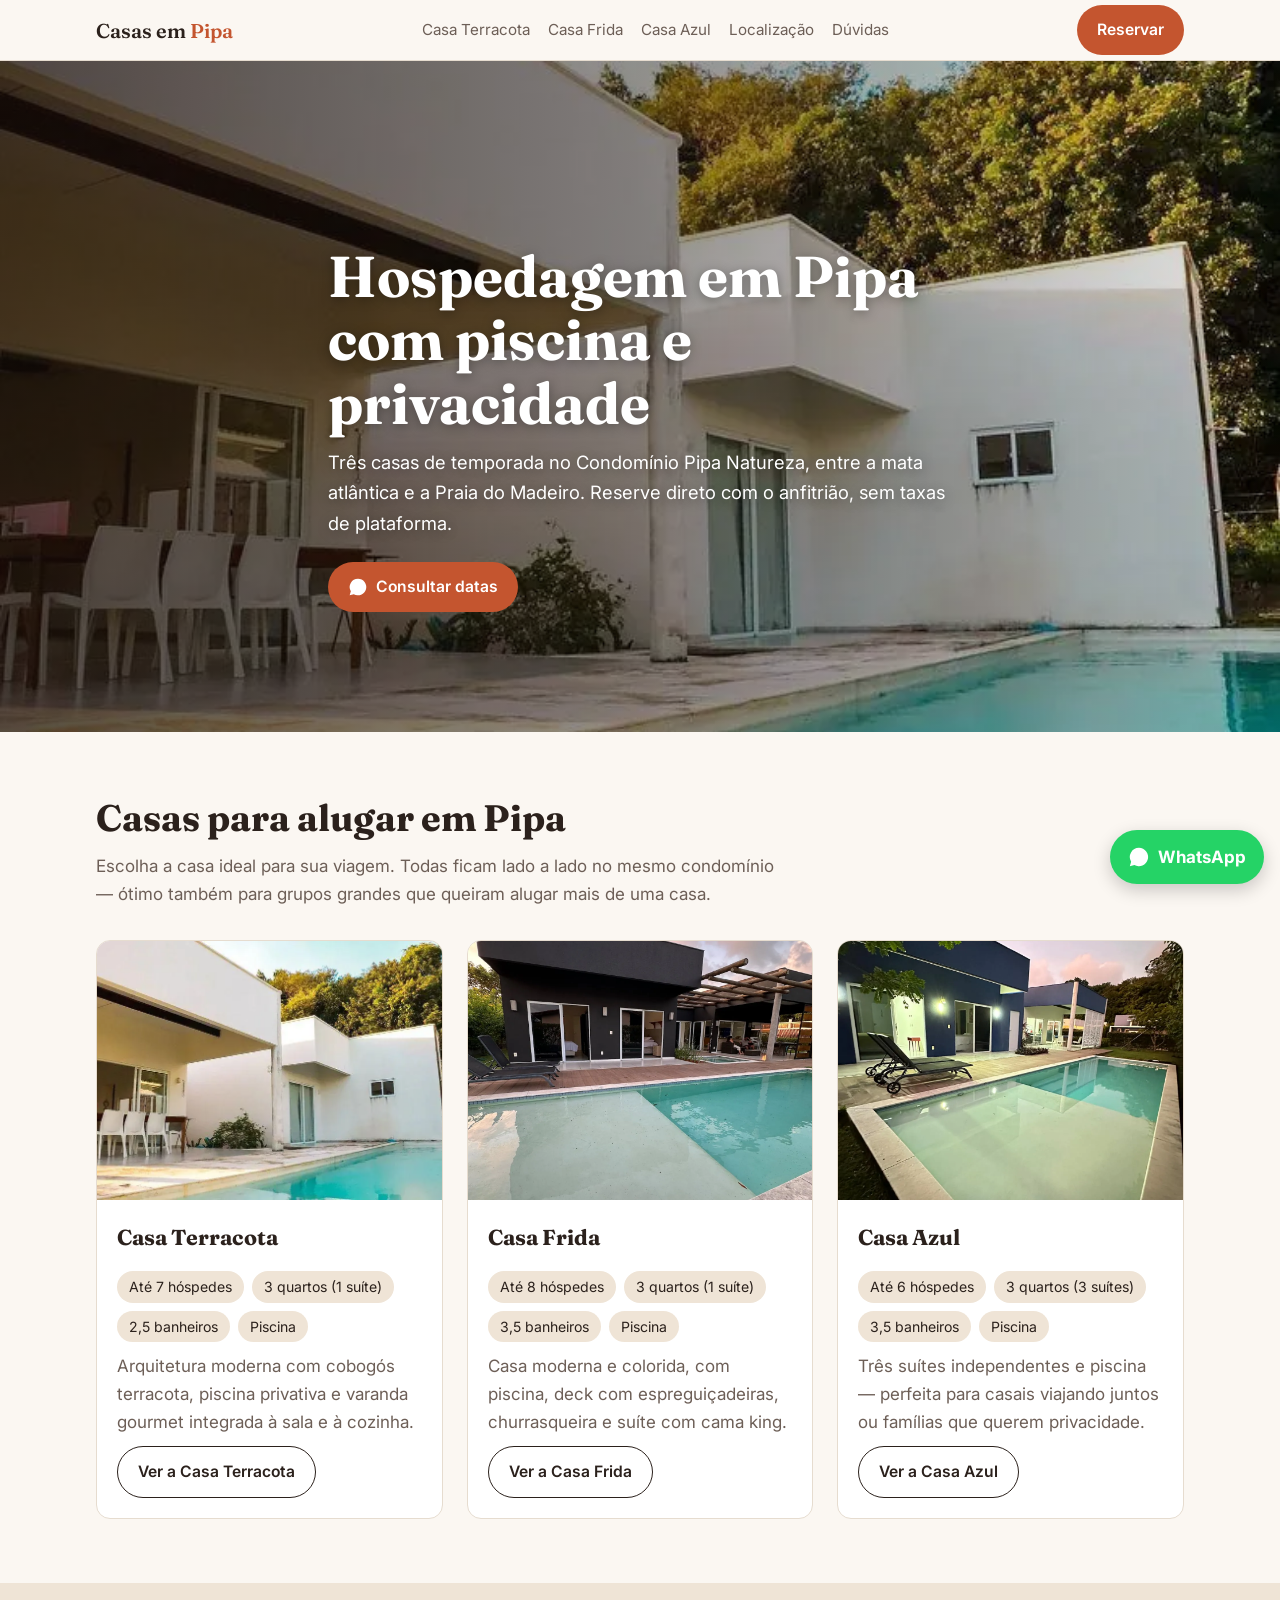
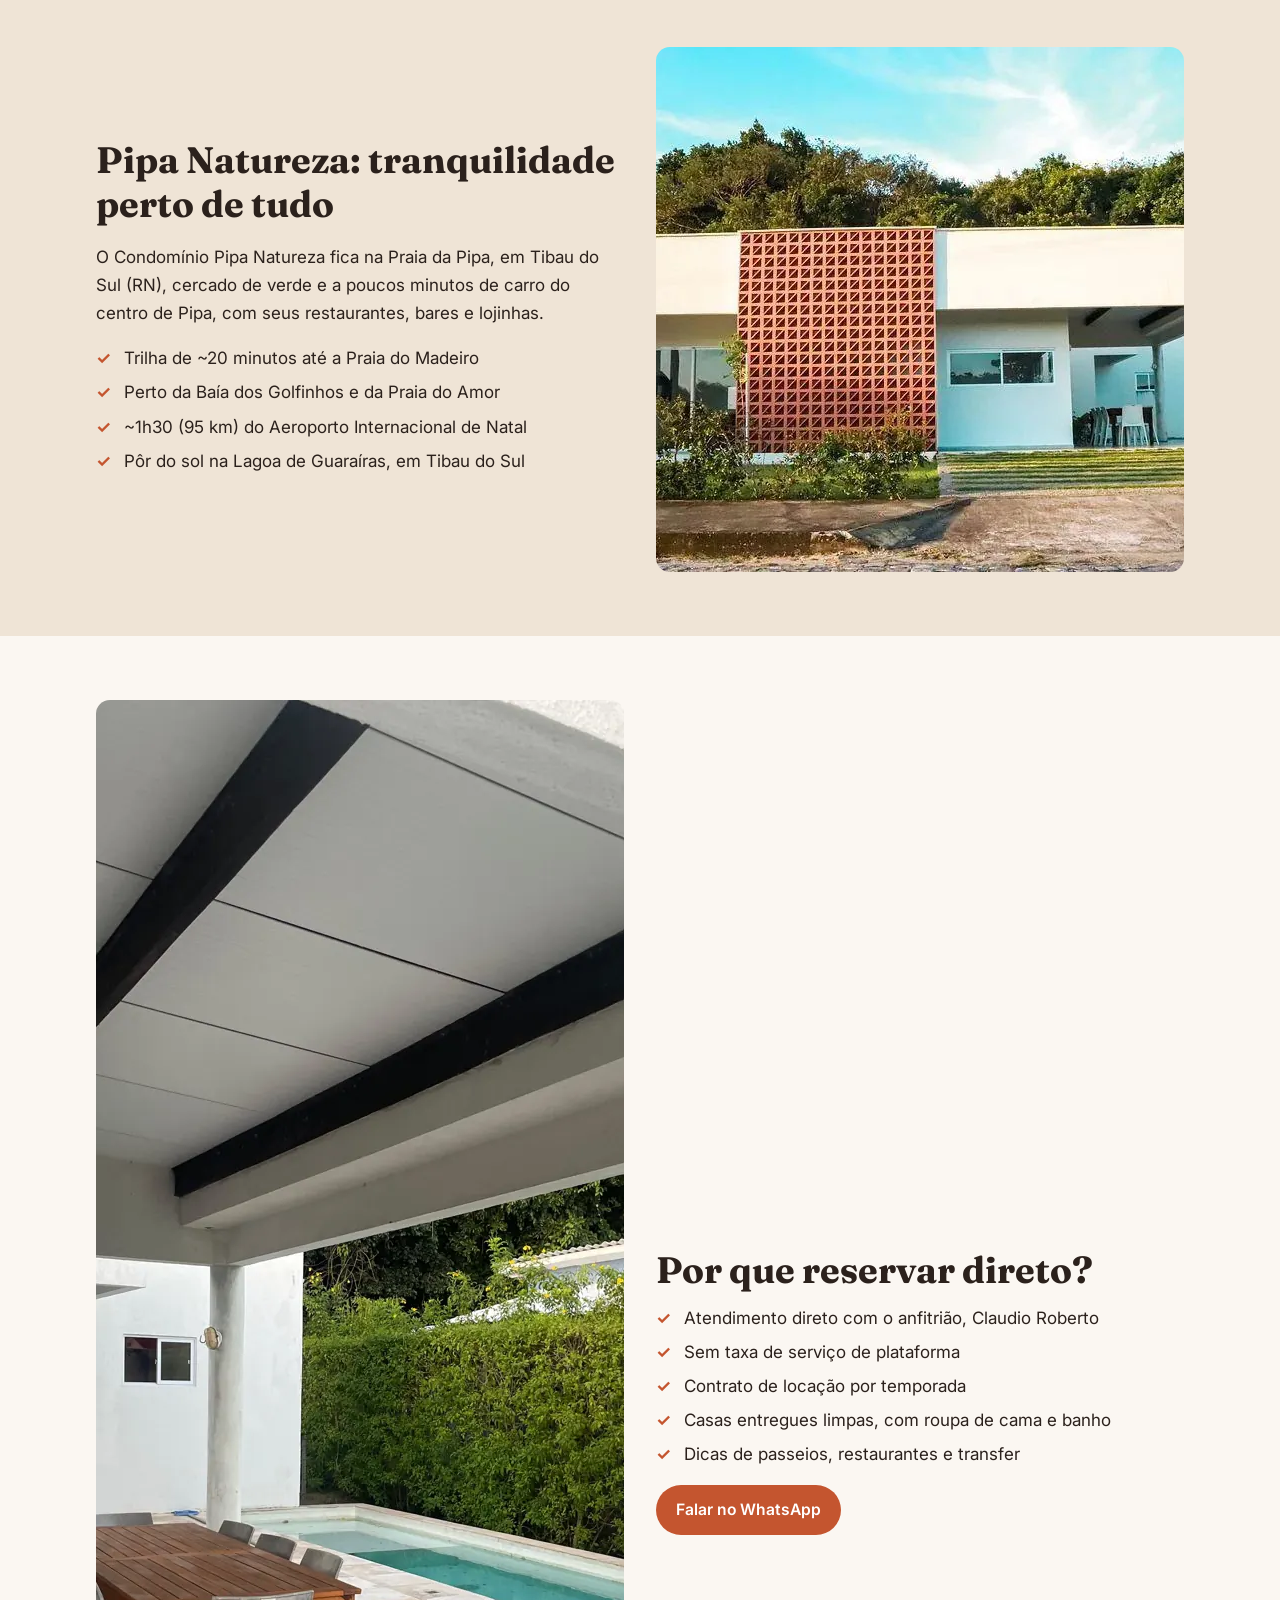
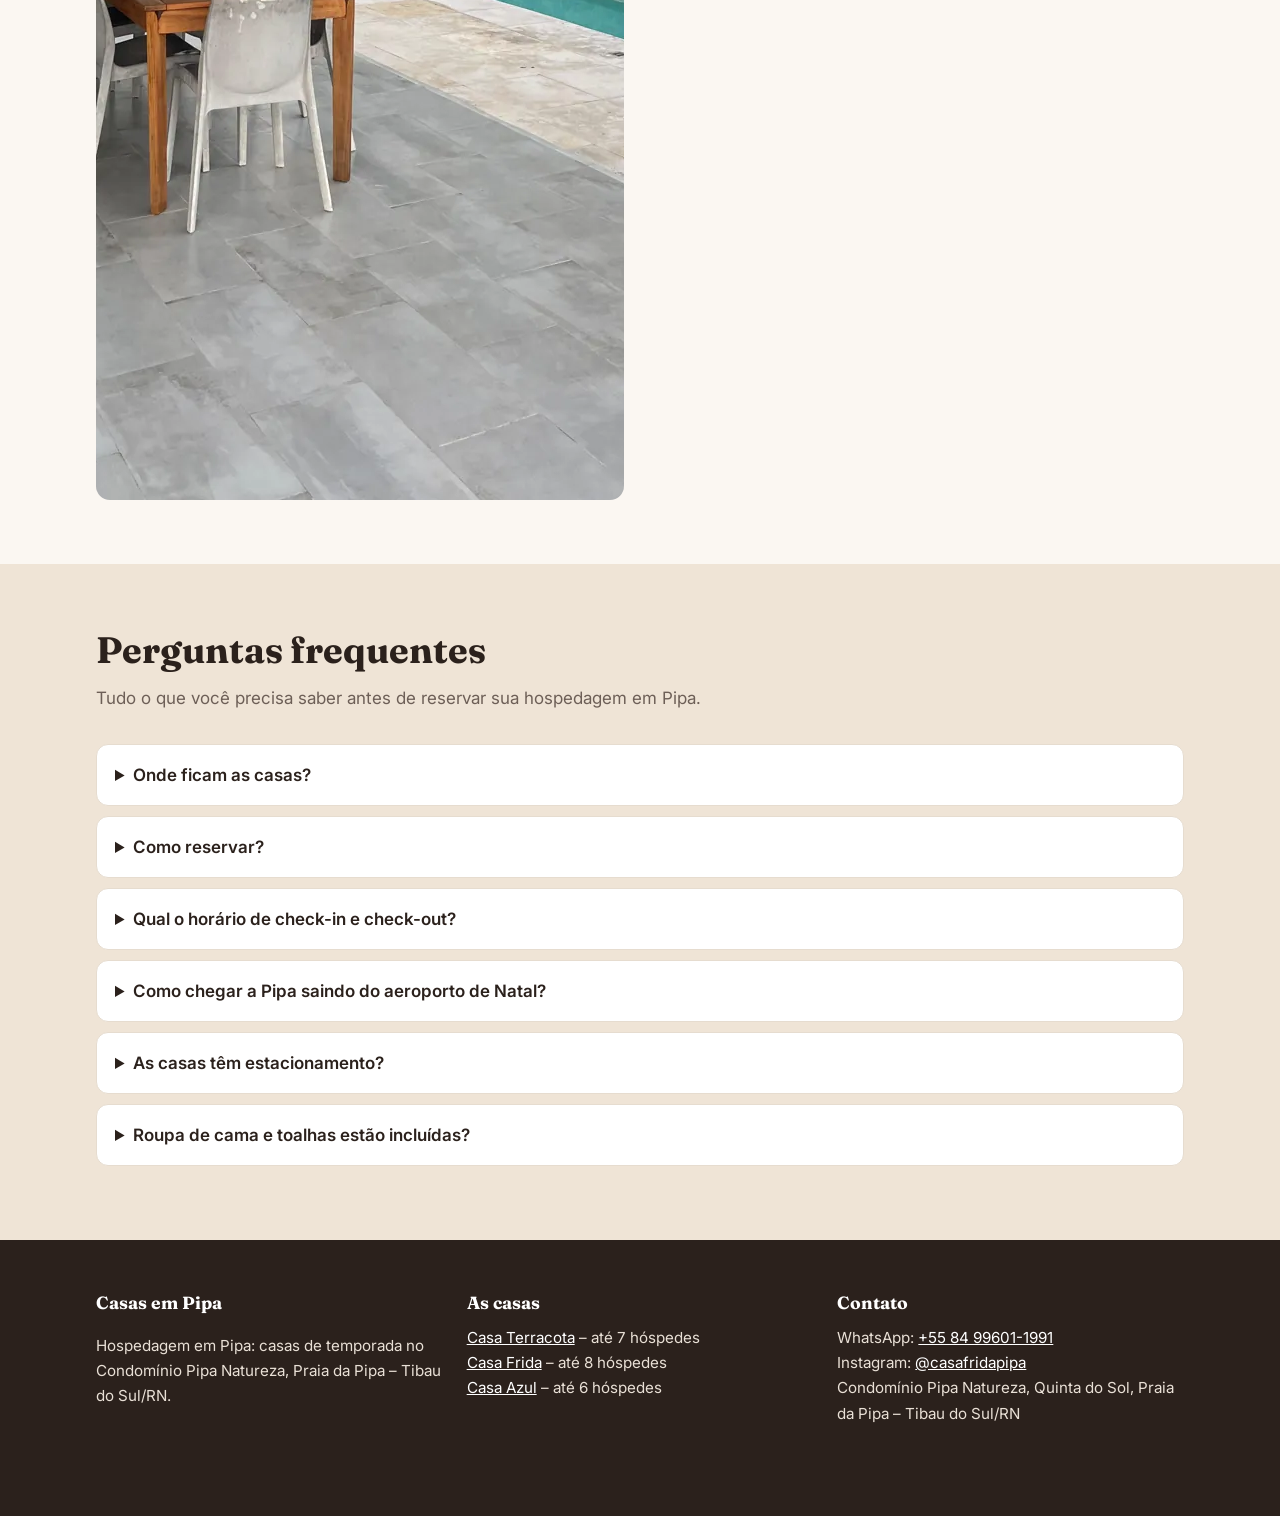
==== index.html @ e495f0fc "Site Casas em Pipa: páginas das 3 casas, fotos da Azul e Frida, dados corrigidos Co-Authored-By: Cla" ====
<!doctype html>
<html lang="pt-BR">
<head>
<meta charset="utf-8">
<meta name="viewport" content="width=device-width, initial-scale=1">
<title>Hospedagem em Pipa – Casas com piscina para alugar na Praia da Pipa (RN)</title>
<meta name="description" content="Casas de temporada para alugar em Pipa, RN: Casa Terracota, Casa Frida e Casa Azul no Condomínio Pipa Natureza. Piscina, 3 quartos, até 8 hóspedes. Reserve direto com o anfitrião pelo WhatsApp.">
<link rel="canonical" href="https://clau219.github.io/casas-pipa/">
<meta name="robots" content="index, follow, max-image-preview:large">
<meta name="geo.region" content="BR-RN"><meta name="geo.placename" content="Praia da Pipa, Tibau do Sul">
<meta property="og:type" content="website">
<meta property="og:locale" content="pt_BR">
<meta property="og:site_name" content="Casas em Pipa">
<meta property="og:title" content="Hospedagem em Pipa – Casas com piscina para alugar na Praia da Pipa (RN)">
<meta property="og:description" content="Casas de temporada para alugar em Pipa, RN: Casa Terracota, Casa Frida e Casa Azul no Condomínio Pipa Natureza. Piscina, 3 quartos, até 8 hóspedes. Reserve direto com o anfitrião pelo WhatsApp.">
<meta property="og:url" content="https://clau219.github.io/casas-pipa/">
<meta property="og:image" content="https://clau219.github.io/casas-pipa/img/og-casas-pipa.jpg">
<meta name="twitter:card" content="summary_large_image">
<meta name="theme-color" content="#c4552f">
<link rel="icon" href="favicon.svg" type="image/svg+xml">
<link rel="preconnect" href="https://fonts.googleapis.com"><link rel="preconnect" href="https://fonts.gstatic.com" crossorigin>
<link href="https://fonts.googleapis.com/css2?family=Fraunces:opsz,wght@9..144,500;9..144,600&family=Inter:wght@400;600;700&display=swap" rel="stylesheet">
<link rel="stylesheet" href="style.css">
<script type="application/ld+json">{
 "@context": "https://schema.org",
 "@graph": [
  {
   "@type": "WebSite",
   "@id": "https://clau219.github.io/casas-pipa/#site",
   "url": "https://clau219.github.io/casas-pipa/",
   "name": "Casas em Pipa",
   "inLanguage": "pt-BR"
  },
  {
   "@type": "LodgingBusiness",
   "@id": "https://clau219.github.io/casas-pipa/#negocio",
   "name": "Casas em Pipa",
   "description": "Casas de temporada para alugar em Pipa, RN: Casa Terracota, Casa Frida e Casa Azul no Condomínio Pipa Natureza. Piscina, 3 quartos, até 8 hóspedes. Reserve direto com o anfitrião pelo WhatsApp.",
   "url": "https://clau219.github.io/casas-pipa/",
   "telephone": "+55 84 99601-1991",
   "image": "https://clau219.github.io/casas-pipa/img/og-casas-pipa.jpg",
   "address": {
    "@type": "PostalAddress",
    "streetAddress": "Condomínio Pipa Natureza, Quinta do Sol",
    "addressLocality": "Tibau do Sul",
    "addressRegion": "RN",
    "postalCode": "59178-000",
    "addressCountry": "BR"
   },
   "priceRange": "$$",
   "checkinTime": "14:00",
   "checkoutTime": "11:00",
   "areaServed": "Praia da Pipa, Tibau do Sul, RN",
   "sameAs": [
    "https://instagram.com/casafridapipa"
   ],
   "makesOffer": [
    {
     "@type": "Offer",
     "itemOffered": {
      "@id": "https://clau219.github.io/casas-pipa/casa-terracota.html#casa"
     }
    },
    {
     "@type": "Offer",
     "itemOffered": {
      "@id": "https://clau219.github.io/casas-pipa/casa-frida.html#casa"
     }
    },
    {
     "@type": "Offer",
     "itemOffered": {
      "@id": "https://clau219.github.io/casas-pipa/casa-azul.html#casa"
     }
    }
   ]
  },
  {
   "@type": "LodgingBusiness",
   "@id": "https://clau219.github.io/casas-pipa/casa-terracota.html#casa",
   "name": "Casa Terracota – Pipa Natureza",
   "description": "Casa de temporada com piscina, 3 quartos e ar-condicionado no Condomínio Pipa Natureza, Praia da Pipa (RN). Até 7 hóspedes. Reserve direto pelo WhatsApp.",
   "url": "https://clau219.github.io/casas-pipa/casa-terracota.html",
   "telephone": "+55 84 99601-1991",
   "address": {
    "@type": "PostalAddress",
    "streetAddress": "Condomínio Pipa Natureza, Quinta do Sol",
    "addressLocality": "Tibau do Sul",
    "addressRegion": "RN",
    "postalCode": "59178-000",
    "addressCountry": "BR"
   },
   "priceRange": "$$",
   "checkinTime": "14:00",
   "checkoutTime": "11:00",
   "numberOfRooms": 3,
   "petsAllowed": false,
   "amenityFeature": [
    {
     "@type": "LocationFeatureSpecification",
     "name": "Piscina privativa",
     "value": true
    },
    {
     "@type": "LocationFeatureSpecification",
     "name": "Varanda gourmet com mesa para 8",
     "value": true
    },
    {
     "@type": "LocationFeatureSpecification",
     "name": "Ar-condicionado nos quartos",
     "value": true
    },
    {
     "@type": "LocationFeatureSpecification",
     "name": "Cozinha completa com bancada",
     "value": true
    },
    {
     "@type": "LocationFeatureSpecification",
     "name": "Wi-Fi",
     "value": true
    },
    {
     "@type": "LocationFeatureSpecification",
     "name": "Smart TV",
     "value": true
    },
    {
     "@type": "LocationFeatureSpecification",
     "name": "Jardim gramado",
     "value": true
    },
    {
     "@type": "LocationFeatureSpecification",
     "name": "Vaga para 1 carro",
     "value": true
    },
    {
     "@type": "LocationFeatureSpecification",
     "name": "Roupa de cama e banho",
     "value": true
    },
    {
     "@type": "LocationFeatureSpecification",
     "name": "Limpeza incluída",
     "value": true
    }
   ],
   "containedInPlace": {
    "@type": "Place",
    "name": "Condomínio Pipa Natureza, Praia da Pipa"
   },
   "image": [
    "https://clau219.github.io/casas-pipa/img/terracota-piscina.webp",
    "https://clau219.github.io/casas-pipa/img/terracota-fachada.webp",
    "https://clau219.github.io/casas-pipa/img/terracota-varanda-gourmet.webp",
    "https://clau219.github.io/casas-pipa/img/terracota-sala-cozinha.webp",
    "https://clau219.github.io/casas-pipa/img/terracota-cozinha.webp",
    "https://clau219.github.io/casas-pipa/img/terracota-sala.webp",
    "https://clau219.github.io/casas-pipa/img/terracota-quarto-casal.webp",
    "https://clau219.github.io/casas-pipa/img/terracota-quarto-solteiro.webp",
    "https://clau219.github.io/casas-pipa/img/terracota-banheiro.webp",
    "https://clau219.github.io/casas-pipa/img/terracota-jardim.webp",
    "https://clau219.github.io/casas-pipa/img/terracota-sala-integrada.webp",
    "https://clau219.github.io/casas-pipa/img/terracota-entrada.webp"
   ]
  },
  {
   "@type": "LodgingBusiness",
   "@id": "https://clau219.github.io/casas-pipa/casa-frida.html#casa",
   "name": "Casa Frida – Pipa Natureza",
   "description": "Casa Frida: 3 quartos com suíte king, piscina, churrasqueira e adega no Condomínio Pipa Natureza, Praia da Pipa (RN). Até 8 hóspedes. Reserve pelo WhatsApp.",
   "url": "https://clau219.github.io/casas-pipa/casa-frida.html",
   "telephone": "+55 84 99601-1991",
   "address": {
    "@type": "PostalAddress",
    "streetAddress": "Condomínio Pipa Natureza, Quinta do Sol",
    "addressLocality": "Tibau do Sul",
    "addressRegion": "RN",
    "postalCode": "59178-000",
    "addressCountry": "BR"
   },
   "priceRange": "$$",
   "checkinTime": "14:00",
   "checkoutTime": "11:00",
   "numberOfRooms": 3,
   "petsAllowed": false,
   "amenityFeature": [
    {
     "@type": "LocationFeatureSpecification",
     "name": "Piscina",
     "value": true
    },
    {
     "@type": "LocationFeatureSpecification",
     "name": "Churrasqueira de inox na varanda",
     "value": true
    },
    {
     "@type": "LocationFeatureSpecification",
     "name": "Mesa de jantar para 6",
     "value": true
    },
    {
     "@type": "LocationFeatureSpecification",
     "name": "Suíte com cama king",
     "value": true
    },
    {
     "@type": "LocationFeatureSpecification",
     "name": "Ar-condicionado e ventilador de teto",
     "value": true
    },
    {
     "@type": "LocationFeatureSpecification",
     "name": "TV 50\" e Chromecast",
     "value": true
    },
    {
     "@type": "LocationFeatureSpecification",
     "name": "Adega de vinhos",
     "value": true
    },
    {
     "@type": "LocationFeatureSpecification",
     "name": "Air fryer, cafeteira e forno elétrico",
     "value": true
    },
    {
     "@type": "LocationFeatureSpecification",
     "name": "Wi-Fi",
     "value": true
    },
    {
     "@type": "LocationFeatureSpecification",
     "name": "Vaga para 1 carro",
     "value": true
    },
    {
     "@type": "LocationFeatureSpecification",
     "name": "Roupa de cama e banho",
     "value": true
    },
    {
     "@type": "LocationFeatureSpecification",
     "name": "Limpeza incluída",
     "value": true
    }
   ],
   "containedInPlace": {
    "@type": "Place",
    "name": "Condomínio Pipa Natureza, Praia da Pipa"
   },
   "image": [
    "https://clau219.github.io/casas-pipa/img/frida-piscina.webp",
    "https://clau219.github.io/casas-pipa/img/frida-piscina-casa.webp",
    "https://clau219.github.io/casas-pipa/img/frida-fachada.webp",
    "https://clau219.github.io/casas-pipa/img/frida-deck.webp",
    "https://clau219.github.io/casas-pipa/img/frida-sala-jantar.webp",
    "https://clau219.github.io/casas-pipa/img/frida-cozinha.webp",
    "https://clau219.github.io/casas-pipa/img/frida-sala.webp",
    "https://clau219.github.io/casas-pipa/img/frida-sala-integrada.webp",
    "https://clau219.github.io/casas-pipa/img/frida-suite-king.webp",
    "https://clau219.github.io/casas-pipa/img/frida-quarto.webp",
    "https://clau219.github.io/casas-pipa/img/frida-quarto-solteiro.webp",
    "https://clau219.github.io/casas-pipa/img/frida-banheiro.webp",
    "https://clau219.github.io/casas-pipa/img/frida-area-externa.webp",
    "https://clau219.github.io/casas-pipa/img/frida-lateral.webp"
   ]
  },
  {
   "@type": "LodgingBusiness",
   "@id": "https://clau219.github.io/casas-pipa/casa-azul.html#casa",
   "name": "Casa Azul – Pipa Natureza",
   "description": "Casa Azul: 3 suítes e piscina no Condomínio Pipa Natureza, Praia da Pipa (RN). Ideal para casais e famílias, até 6 hóspedes. Reserve direto pelo WhatsApp.",
   "url": "https://clau219.github.io/casas-pipa/casa-azul.html",
   "telephone": "+55 84 99601-1991",
   "address": {
    "@type": "PostalAddress",
    "streetAddress": "Condomínio Pipa Natureza, Quinta do Sol",
    "addressLocality": "Tibau do Sul",
    "addressRegion": "RN",
    "postalCode": "59178-000",
    "addressCountry": "BR"
   },
   "priceRange": "$$",
   "checkinTime": "14:00",
   "checkoutTime": "11:00",
   "numberOfRooms": 3,
   "petsAllowed": false,
   "amenityFeature": [
    {
     "@type": "LocationFeatureSpecification",
     "name": "Piscina privativa",
     "value": true
    },
    {
     "@type": "LocationFeatureSpecification",
     "name": "Varanda com mesa de jantar",
     "value": true
    },
    {
     "@type": "LocationFeatureSpecification",
     "name": "Churrasqueira",
     "value": true
    },
    {
     "@type": "LocationFeatureSpecification",
     "name": "3 suítes com banheiro privativo e ar-condicionado",
     "value": true
    },
    {
     "@type": "LocationFeatureSpecification",
     "name": "Cozinha equipada",
     "value": true
    },
    {
     "@type": "LocationFeatureSpecification",
     "name": "Geladeira com freezer",
     "value": true
    },
    {
     "@type": "LocationFeatureSpecification",
     "name": "Cervejeira",
     "value": true
    },
    {
     "@type": "LocationFeatureSpecification",
     "name": "Smart TV na sala",
     "value": true
    },
    {
     "@type": "LocationFeatureSpecification",
     "name": "Wi-Fi",
     "value": true
    },
    {
     "@type": "LocationFeatureSpecification",
     "name": "Vaga para 1 carro",
     "value": true
    },
    {
     "@type": "LocationFeatureSpecification",
     "name": "Roupa de cama e banho",
     "value": true
    },
    {
     "@type": "LocationFeatureSpecification",
     "name": "Limpeza incluída",
     "value": true
    }
   ],
   "containedInPlace": {
    "@type": "Place",
    "name": "Condomínio Pipa Natureza, Praia da Pipa"
   },
   "image": [
    "https://clau219.github.io/casas-pipa/img/azul-piscina.webp",
    "https://clau219.github.io/casas-pipa/img/azul-fachada.webp",
    "https://clau219.github.io/casas-pipa/img/azul-entrada.webp",
    "https://clau219.github.io/casas-pipa/img/azul-varanda.webp",
    "https://clau219.github.io/casas-pipa/img/azul-sala.webp",
    "https://clau219.github.io/casas-pipa/img/azul-cozinha.webp",
    "https://clau219.github.io/casas-pipa/img/azul-sala-jantar.webp",
    "https://clau219.github.io/casas-pipa/img/azul-sala-estar.webp",
    "https://clau219.github.io/casas-pipa/img/azul-suite-1.webp",
    "https://clau219.github.io/casas-pipa/img/azul-suite-2.webp",
    "https://clau219.github.io/casas-pipa/img/azul-suite-3.webp",
    "https://clau219.github.io/casas-pipa/img/azul-banheiro.webp",
    "https://clau219.github.io/casas-pipa/img/azul-piscina-jardim.webp",
    "https://clau219.github.io/casas-pipa/img/azul-jardim.webp"
   ]
  },
  {
   "@type": "FAQPage",
   "mainEntity": [
    {
     "@type": "Question",
     "name": "Onde ficam as casas?",
     "acceptedAnswer": {
      "@type": "Answer",
      "text": "As três casas ficam no Condomínio Pipa Natureza (Quinta do Sol), na Praia da Pipa, município de Tibau do Sul, Rio Grande do Norte. O centro de Pipa fica a poucos minutos de carro e há uma trilha de cerca de 20 minutos até a Praia do Madeiro."
     }
    },
    {
     "@type": "Question",
     "name": "Como reservar?",
     "acceptedAnswer": {
      "@type": "Answer",
      "text": "A reserva é feita direto com o anfitrião pelo WhatsApp: informe as datas e o número de hóspedes que respondemos com a disponibilidade e o valor. A reserva é formalizada com contrato de locação por temporada."
     }
    },
    {
     "@type": "Question",
     "name": "Qual o horário de check-in e check-out?",
     "acceptedAnswer": {
      "@type": "Answer",
      "text": "O check-in é a partir das 14h e o check-out até as 11h. Chegada antecipada ou saída tardia podem ser combinadas conforme a disponibilidade."
     }
    },
    {
     "@type": "Question",
     "name": "Como chegar a Pipa saindo do aeroporto de Natal?",
     "acceptedAnswer": {
      "@type": "Answer",
      "text": "São cerca de 95 km (1h30 de carro) pela BR-101 Sul até Goianinha e depois em direção a Pipa. Também é possível contratar transfer no aeroporto — podemos indicar um motorista de confiança."
     }
    },
    {
     "@type": "Question",
     "name": "As casas têm estacionamento?",
     "acceptedAnswer": {
      "@type": "Answer",
      "text": "Sim, cada casa tem vaga para 1 carro, e é permitido estacionar na rua em frente à casa."
     }
    },
    {
     "@type": "Question",
     "name": "Roupa de cama e toalhas estão incluídas?",
     "acceptedAnswer": {
      "@type": "Answer",
      "text": "Sim. As casas são entregues limpas, com roupa de cama e banho, e a limpeza já está incluída no valor da diária."
     }
    }
   ]
  }
 ]
}</script>
</head>
<body>
<header class="top"><div class="wrap">
  <a class="logo" href="./">Casas em <span>Pipa</span></a>
  <nav class="menu" aria-label="Menu principal">
    <a href="casa-terracota.html">Casa Terracota</a><a href="casa-frida.html">Casa Frida</a><a href="casa-azul.html">Casa Azul</a>
    <a href="./#localizacao">Localização</a><a href="./#perguntas">Dúvidas</a>
  </nav>
  <a class="btn" href="https://wa.me/5584996011991?text=Ol%C3%A1%21%20Gostaria%20de%20saber%20a%20disponibilidade%20das%20casas%20em%20Pipa." rel="nofollow">Reservar</a>
</div></header>

<main>
<section class="hero" aria-label="Apresentação">
  <img src="img/terracota-piscina.webp" alt="Casa com piscina para alugar na Praia da Pipa, RN" width="788" height="525" fetchpriority="high">
  <div class="wrap">
    <h1>Hospedagem em Pipa com piscina e privacidade</h1>
    <p>Três casas de temporada no Condomínio Pipa Natureza, entre a mata atlântica e a Praia do Madeiro. Reserve direto com o anfitrião, sem taxas de plataforma.</p>
    <a class="btn" href="https://wa.me/5584996011991?text=Ol%C3%A1%21%20Gostaria%20de%20saber%20a%20disponibilidade%20das%20casas%20em%20Pipa." rel="nofollow"><svg viewBox="0 0 24 24" aria-hidden="true"><path d="M17.5 14.4c-.3-.1-1.7-.8-2-.9-.3-.1-.5-.1-.7.1-.2.3-.8.9-.9 1.1-.2.2-.3.2-.6.1-.3-.1-1.2-.5-2.3-1.4-.9-.8-1.4-1.7-1.6-2-.2-.3 0-.5.1-.6l.4-.5c.1-.2.2-.3.3-.5.1-.2 0-.4 0-.5l-.9-2.2c-.2-.6-.5-.5-.7-.5h-.6c-.2 0-.5.1-.8.4-.3.3-1 1-1 2.5s1.1 2.9 1.2 3.1c.1.2 2.1 3.2 5.1 4.5.7.3 1.3.5 1.7.6.7.2 1.4.2 1.9.1.6-.1 1.7-.7 2-1.4.2-.7.2-1.2.2-1.4-.1-.1-.3-.2-.6-.3zM12 2a10 10 0 0 0-8.6 15.1L2 22l5-1.3A10 10 0 1 0 12 2z"/></svg> Consultar datas</a>
  </div>
</section>

<section id="casas"><div class="wrap">
  <h2>Casas para alugar em Pipa</h2>
  <p class="lead">Escolha a casa ideal para sua viagem. Todas ficam lado a lado no mesmo condomínio — ótimo também para grupos grandes que queiram alugar mais de uma casa.</p>
  <div class="cards">
    <article class="card">
      <a class="ph" href="casa-terracota.html"><img src="img/terracota-piscina.webp" alt="Piscina e varanda gourmet da Casa Terracota em Pipa" loading="lazy" width="800" height="600"></a>
      <div class="body">
        <h3><a href="casa-terracota.html" style="color:inherit;text-decoration:none">Casa Terracota</a></h3>
        <ul class="facts"><li>Até 7 hóspedes</li><li>3 quartos (1 suíte)</li><li>2,5 banheiros</li><li>Piscina</li></ul>
        <p>Arquitetura moderna com cobogós terracota, piscina privativa e varanda gourmet integrada à sala e à cozinha.</p>
        <a class="btn ghost" href="casa-terracota.html">Ver a Casa Terracota</a>
      </div>
    </article>
    <article class="card">
      <a class="ph" href="casa-frida.html"><img src="img/frida-piscina.webp" alt="Piscina da Casa Frida no Condomínio Pipa Natureza, Pipa RN" loading="lazy" width="800" height="600"></a>
      <div class="body">
        <h3><a href="casa-frida.html" style="color:inherit;text-decoration:none">Casa Frida</a></h3>
        <ul class="facts"><li>Até 8 hóspedes</li><li>3 quartos (1 suíte)</li><li>3,5 banheiros</li><li>Piscina</li></ul>
        <p>Casa moderna e colorida, com piscina, deck com espreguiçadeiras, churrasqueira e suíte com cama king.</p>
        <a class="btn ghost" href="casa-frida.html">Ver a Casa Frida</a>
      </div>
    </article>
    <article class="card">
      <a class="ph" href="casa-azul.html"><img src="img/azul-piscina.webp" alt="Piscina da Casa Azul no Condomínio Pipa Natureza, Pipa RN" loading="lazy" width="800" height="600"></a>
      <div class="body">
        <h3><a href="casa-azul.html" style="color:inherit;text-decoration:none">Casa Azul</a></h3>
        <ul class="facts"><li>Até 6 hóspedes</li><li>3 quartos (3 suítes)</li><li>3,5 banheiros</li><li>Piscina</li></ul>
        <p>Três suítes independentes e piscina — perfeita para casais viajando juntos ou famílias que querem privacidade.</p>
        <a class="btn ghost" href="casa-azul.html">Ver a Casa Azul</a>
      </div>
    </article></div>
</div></section>

<section class="alt" id="localizacao"><div class="wrap grid2">
  <div>
    <h2>Pipa Natureza: tranquilidade perto de tudo</h2>
    <p>O Condomínio Pipa Natureza fica na Praia da Pipa, em Tibau do Sul (RN), cercado de verde e a poucos minutos de carro do centro de Pipa, com seus restaurantes, bares e lojinhas.</p>
    <ul class="check">
      <li>Trilha de ~20 minutos até a Praia do Madeiro</li>
      <li>Perto da Baía dos Golfinhos e da Praia do Amor</li>
      <li>~1h30 (95 km) do Aeroporto Internacional de Natal</li>
      <li>Pôr do sol na Lagoa de Guaraíras, em Tibau do Sul</li>
    </ul>
  </div>
  <img src="img/terracota-fachada.webp" alt="Casa de temporada no Condomínio Pipa Natureza, Pipa RN" loading="lazy" width="788" height="525">
</div></section>

<section><div class="wrap grid2">
  <img src="img/terracota-varanda-gourmet.webp" alt="Varanda gourmet de casa de temporada em Pipa" loading="lazy" width="1050" height="1400" style="aspect-ratio:4/3">
  <div>
    <h2>Por que reservar direto?</h2>
    <ul class="check">
      <li>Atendimento direto com o anfitrião, Claudio Roberto</li>
      <li>Sem taxa de serviço de plataforma</li>
      <li>Contrato de locação por temporada</li>
      <li>Casas entregues limpas, com roupa de cama e banho</li>
      <li>Dicas de passeios, restaurantes e transfer</li>
    </ul>
    <p><a class="btn" href="https://wa.me/5584996011991?text=Ol%C3%A1%21%20Gostaria%20de%20fazer%20uma%20reserva%20em%20Pipa." rel="nofollow">Falar no WhatsApp</a></p>
  </div>
</div></section>

<section class="alt" id="perguntas"><div class="wrap">
  <h2>Perguntas frequentes</h2>
  <p class="lead">Tudo o que você precisa saber antes de reservar sua hospedagem em Pipa.</p>
  <details><summary>Onde ficam as casas?</summary><p>As três casas ficam no Condomínio Pipa Natureza (Quinta do Sol), na Praia da Pipa, município de Tibau do Sul, Rio Grande do Norte. O centro de Pipa fica a poucos minutos de carro e há uma trilha de cerca de 20 minutos até a Praia do Madeiro.</p></details><details><summary>Como reservar?</summary><p>A reserva é feita direto com o anfitrião pelo WhatsApp: informe as datas e o número de hóspedes que respondemos com a disponibilidade e o valor. A reserva é formalizada com contrato de locação por temporada.</p></details><details><summary>Qual o horário de check-in e check-out?</summary><p>O check-in é a partir das 14h e o check-out até as 11h. Chegada antecipada ou saída tardia podem ser combinadas conforme a disponibilidade.</p></details><details><summary>Como chegar a Pipa saindo do aeroporto de Natal?</summary><p>São cerca de 95 km (1h30 de carro) pela BR-101 Sul até Goianinha e depois em direção a Pipa. Também é possível contratar transfer no aeroporto — podemos indicar um motorista de confiança.</p></details><details><summary>As casas têm estacionamento?</summary><p>Sim, cada casa tem vaga para 1 carro, e é permitido estacionar na rua em frente à casa.</p></details><details><summary>Roupa de cama e toalhas estão incluídas?</summary><p>Sim. As casas são entregues limpas, com roupa de cama e banho, e a limpeza já está incluída no valor da diária.</p></details>
</div></section>
</main>

<footer><div class="wrap cols">
  <div><h4>Casas em Pipa</h4><p>Hospedagem em Pipa: casas de temporada no Condomínio Pipa Natureza, Praia da Pipa – Tibau do Sul/RN.</p></div>
  <div><h4>As casas</h4><a href="casa-terracota.html">Casa Terracota</a> – até 7 hóspedes<br><a href="casa-frida.html">Casa Frida</a> – até 8 hóspedes<br><a href="casa-azul.html">Casa Azul</a> – até 6 hóspedes</div>
  <div><h4>Contato</h4>
    WhatsApp: <a href="https://wa.me/5584996011991?text=Ol%C3%A1%21%20Vim%20pelo%20site%20das%20casas%20em%20Pipa." rel="nofollow">+55 84 99601-1991</a><br>
    
    Instagram: <a href="https://instagram.com/casafridapipa" rel="noopener">@casafridapipa</a><br>
    Condomínio Pipa Natureza, Quinta do Sol, Praia da Pipa – Tibau do Sul/RN</div>
</div></footer>
<a class="wa-float" href="https://wa.me/5584996011991?text=Ol%C3%A1%21%20Gostaria%20de%20reservar%20uma%20casa%20em%20Pipa." rel="nofollow" aria-label="Falar no WhatsApp"><svg viewBox="0 0 24 24" aria-hidden="true"><path d="M17.5 14.4c-.3-.1-1.7-.8-2-.9-.3-.1-.5-.1-.7.1-.2.3-.8.9-.9 1.1-.2.2-.3.2-.6.1-.3-.1-1.2-.5-2.3-1.4-.9-.8-1.4-1.7-1.6-2-.2-.3 0-.5.1-.6l.4-.5c.1-.2.2-.3.3-.5.1-.2 0-.4 0-.5l-.9-2.2c-.2-.6-.5-.5-.7-.5h-.6c-.2 0-.5.1-.8.4-.3.3-1 1-1 2.5s1.1 2.9 1.2 3.1c.1.2 2.1 3.2 5.1 4.5.7.3 1.3.5 1.7.6.7.2 1.4.2 1.9.1.6-.1 1.7-.7 2-1.4.2-.7.2-1.2.2-1.4-.1-.1-.3-.2-.6-.3zM12 2a10 10 0 0 0-8.6 15.1L2 22l5-1.3A10 10 0 1 0 12 2z"/></svg><span>WhatsApp</span></a>
</body></html>
---- style.css ----
:root{
  --bg:#fbf7f2; --surface:#ffffff; --ink:#2b211c; --muted:#6d5f57;
  --terracota:#c4552f; --terracota-dark:#9e3f1f; --sand:#efe4d6; --azul:#2f6f8f;
  --line:#e6dccf; --radius:14px;
  --serif:"Fraunces", Georgia, serif; --sans:"Inter", system-ui, -apple-system, "Segoe UI", sans-serif;
}
*{box-sizing:border-box}
html{scroll-behavior:smooth}
body{margin:0;background:var(--bg);color:var(--ink);font:17px/1.65 var(--sans)}
img{max-width:100%;display:block}
a{color:var(--terracota-dark)}
.wrap{max-width:1120px;margin:0 auto;padding:0 16px}

header.top{position:sticky;top:0;z-index:20;background:rgba(251,247,242,.94);backdrop-filter:blur(8px);border-bottom:1px solid var(--line)}
header.top .wrap{display:flex;align-items:center;justify-content:space-between;gap:12px;min-height:60px}
.logo{font-family:var(--serif);font-size:1.25rem;font-weight:600;text-decoration:none;color:var(--ink)}
.logo span{color:var(--terracota)}
nav.menu{display:flex;gap:18px;flex-wrap:wrap}
nav.menu a{text-decoration:none;color:var(--muted);font-size:.95rem}
nav.menu a:hover{color:var(--ink)}
@media (max-width:640px){nav.menu{display:none}}

.btn{display:inline-flex;align-items:center;gap:8px;background:var(--terracota);color:#fff;text-decoration:none;padding:12px 20px;border-radius:999px;font-weight:600;font-size:.98rem}
.btn:hover{background:var(--terracota-dark)}
.btn.ghost{background:transparent;color:var(--ink);border:1.5px solid var(--ink)}
.btn.ghost:hover{background:var(--ink);color:#fff}

.hero{position:relative;min-height:72vh;display:flex;align-items:flex-end;color:#fff;overflow:hidden}
.hero img{position:absolute;inset:0;width:100%;height:100%;object-fit:cover}
.hero::after{content:"";position:absolute;inset:0;background:linear-gradient(90deg,rgba(20,12,8,.72) 0%,rgba(20,12,8,.45) 50%,rgba(20,12,8,.1) 100%)}
.hero h1,.hero p{text-shadow:0 2px 12px rgba(0,0,0,.35)}
.btn svg{width:20px;height:20px;fill:currentColor;flex:none}
.hero .wrap{position:relative;z-index:1;padding-bottom:56px;padding-top:120px}
.hero h1{font-family:var(--serif);font-size:clamp(2rem,5.5vw,3.6rem);line-height:1.1;margin:0 0 12px;max-width:16ch}
.hero p{font-size:1.15rem;max-width:52ch;margin:0 0 24px}

section{padding:64px 0}
h2{font-family:var(--serif);font-size:clamp(1.6rem,3.5vw,2.3rem);line-height:1.2;margin:0 0 12px}
h3{font-family:var(--serif);font-size:1.35rem;margin:0 0 6px}
.lead{color:var(--muted);max-width:62ch;margin:0 0 32px}

.cards{display:grid;gap:24px;grid-template-columns:repeat(auto-fit,minmax(280px,1fr))}
.card{background:var(--surface);border:1px solid var(--line);border-radius:var(--radius);overflow:hidden;display:flex;flex-direction:column}
.card .ph{aspect-ratio:4/3;overflow:hidden;background:var(--sand)}
.card .ph img{width:100%;height:100%;object-fit:cover;transition:transform .4s}
.card:hover .ph img{transform:scale(1.04)}
.card .body{padding:20px;display:flex;flex-direction:column;gap:10px;flex:1}
.card .body p{margin:0;color:var(--muted)}
.card .body .btn{align-self:flex-start;margin-top:auto}
.facts{display:flex;flex-wrap:wrap;gap:8px;padding:0;margin:0;list-style:none}
.facts li{background:var(--sand);border-radius:999px;padding:4px 12px;font-size:.88rem}

.placeholder{width:100%;height:100%;display:flex;align-items:center;justify-content:center;flex-direction:column;gap:6px;color:#fff;font-family:var(--serif);font-size:1.6rem;text-align:center;padding:16px}
.placeholder small{font-family:var(--sans);font-size:.85rem;opacity:.85}
.ph-frida{background:linear-gradient(135deg,#c4552f,#e2a35f)}
.ph-azul{background:linear-gradient(135deg,#2f6f8f,#7fb3c8)}

.alt{background:var(--sand)}
.grid2{display:grid;gap:32px;grid-template-columns:1fr 1fr;align-items:center}
@media (max-width:820px){.grid2{grid-template-columns:1fr}}
.grid2 img{border-radius:var(--radius);aspect-ratio:4/3;object-fit:cover;width:100%}
ul.check{padding:0;list-style:none;margin:0}
ul.check li{padding-left:28px;position:relative;margin:6px 0}
ul.check li::before{content:"✓";position:absolute;left:0;color:var(--terracota);font-weight:700}

.gallery{display:grid;gap:10px;grid-template-columns:repeat(4,1fr)}
.gallery a{display:block;border-radius:10px;overflow:hidden;aspect-ratio:1}
.gallery img{width:100%;height:100%;object-fit:cover}
.gallery a:first-child{grid-column:span 2;grid-row:span 2}
@media (max-width:640px){.gallery{grid-template-columns:repeat(2,1fr)}}

.specs{display:grid;gap:12px;grid-template-columns:repeat(auto-fit,minmax(150px,1fr));margin:24px 0}
.spec{background:var(--surface);border:1px solid var(--line);border-radius:12px;padding:14px}
.spec b{display:block;font-family:var(--serif);font-size:1.5rem}
.spec span{color:var(--muted);font-size:.9rem}

details{background:var(--surface);border:1px solid var(--line);border-radius:12px;padding:16px 18px;margin-bottom:10px}
summary{font-weight:600;cursor:pointer}
details p{margin:10px 0 0;color:var(--muted)}

.crumbs{font-size:.88rem;color:var(--muted);padding:18px 0 0}
.crumbs a{color:var(--muted)}
.page-head{padding:24px 0 8px}
.page-head h1{font-family:var(--serif);font-size:clamp(1.9rem,4.5vw,2.9rem);line-height:1.15;margin:6px 0 10px}

footer{background:var(--ink);color:#e9e0d6;padding:48px 0 90px;font-size:.95rem}
footer a{color:#fff}
footer .cols{display:grid;gap:24px;grid-template-columns:repeat(auto-fit,minmax(220px,1fr))}
footer h4{font-family:var(--serif);font-size:1.1rem;margin:0 0 8px;color:#fff}

.wa-float{position:fixed;right:16px;bottom:16px;z-index:30;background:#25d366;color:#fff;border-radius:999px;padding:13px 18px;text-decoration:none;font-weight:700;box-shadow:0 6px 18px rgba(0,0,0,.2);display:flex;align-items:center;gap:8px}
.wa-float svg{width:22px;height:22px;fill:#fff}
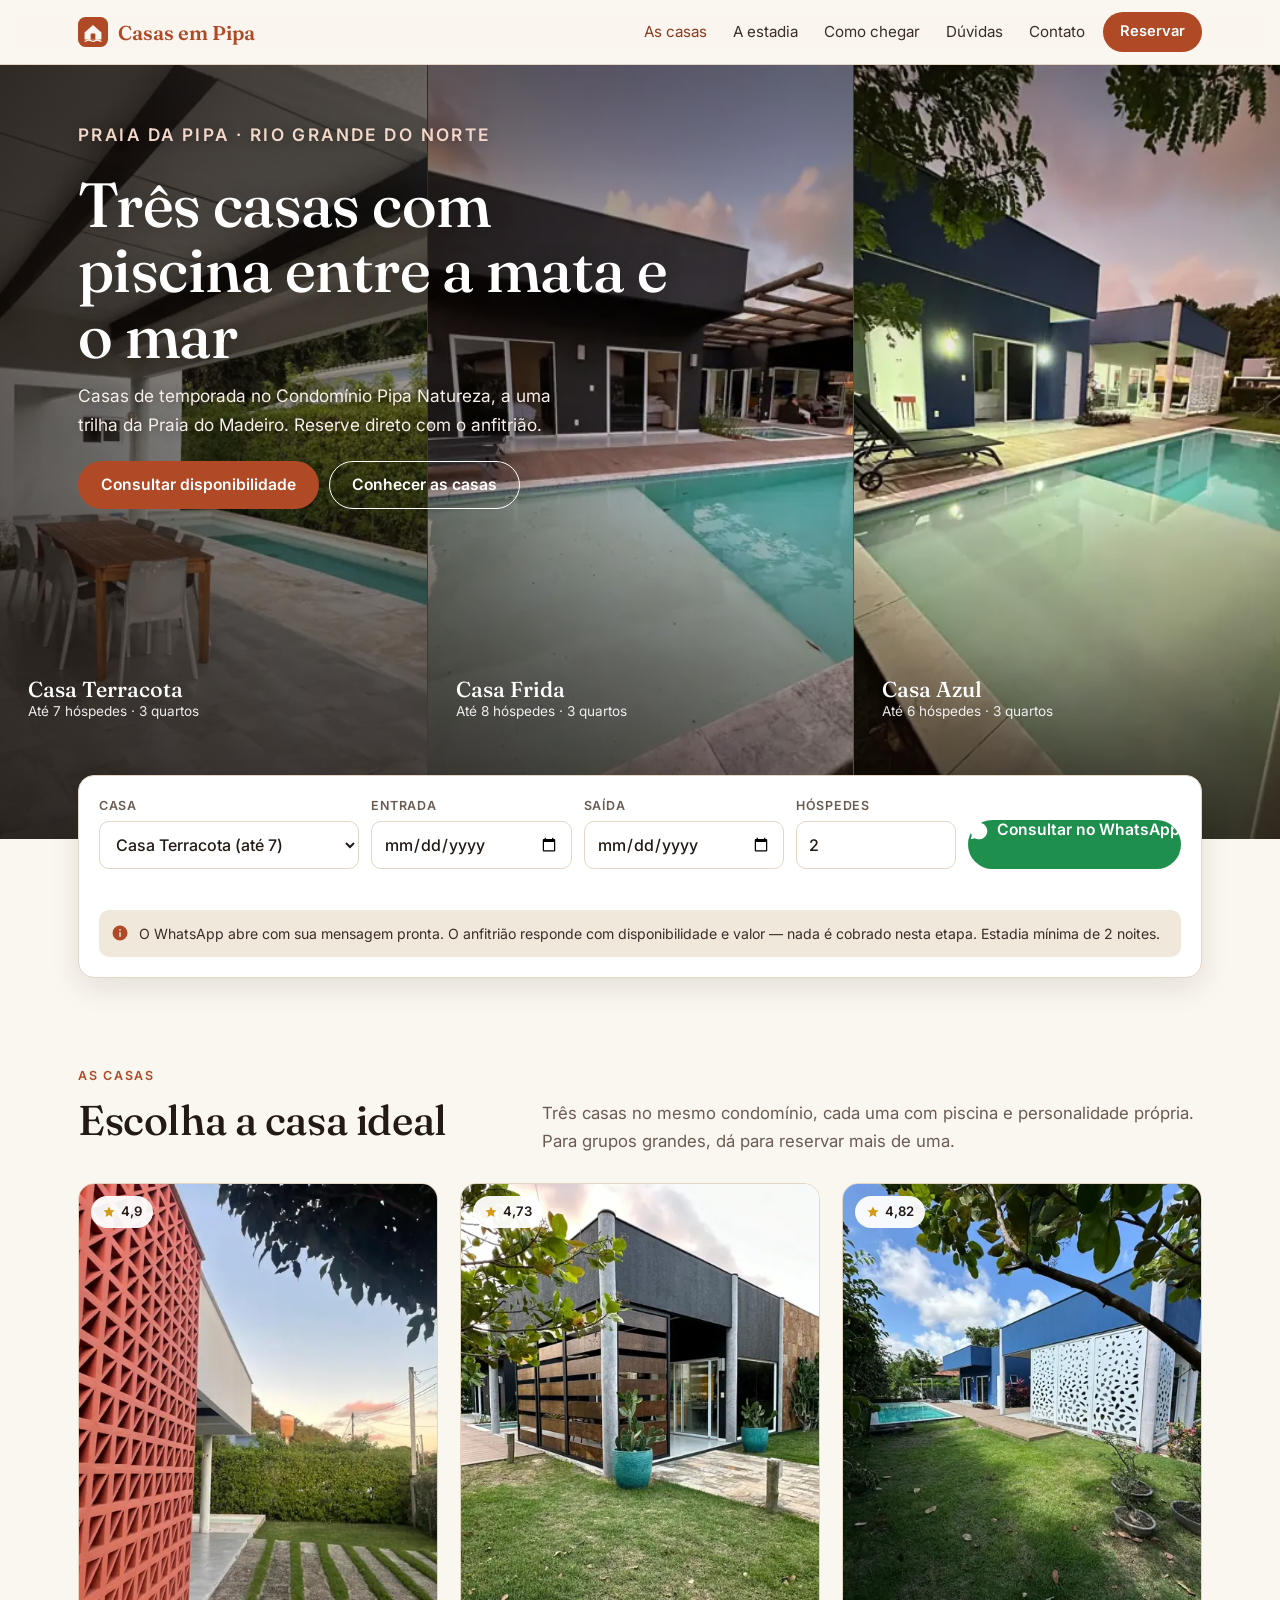
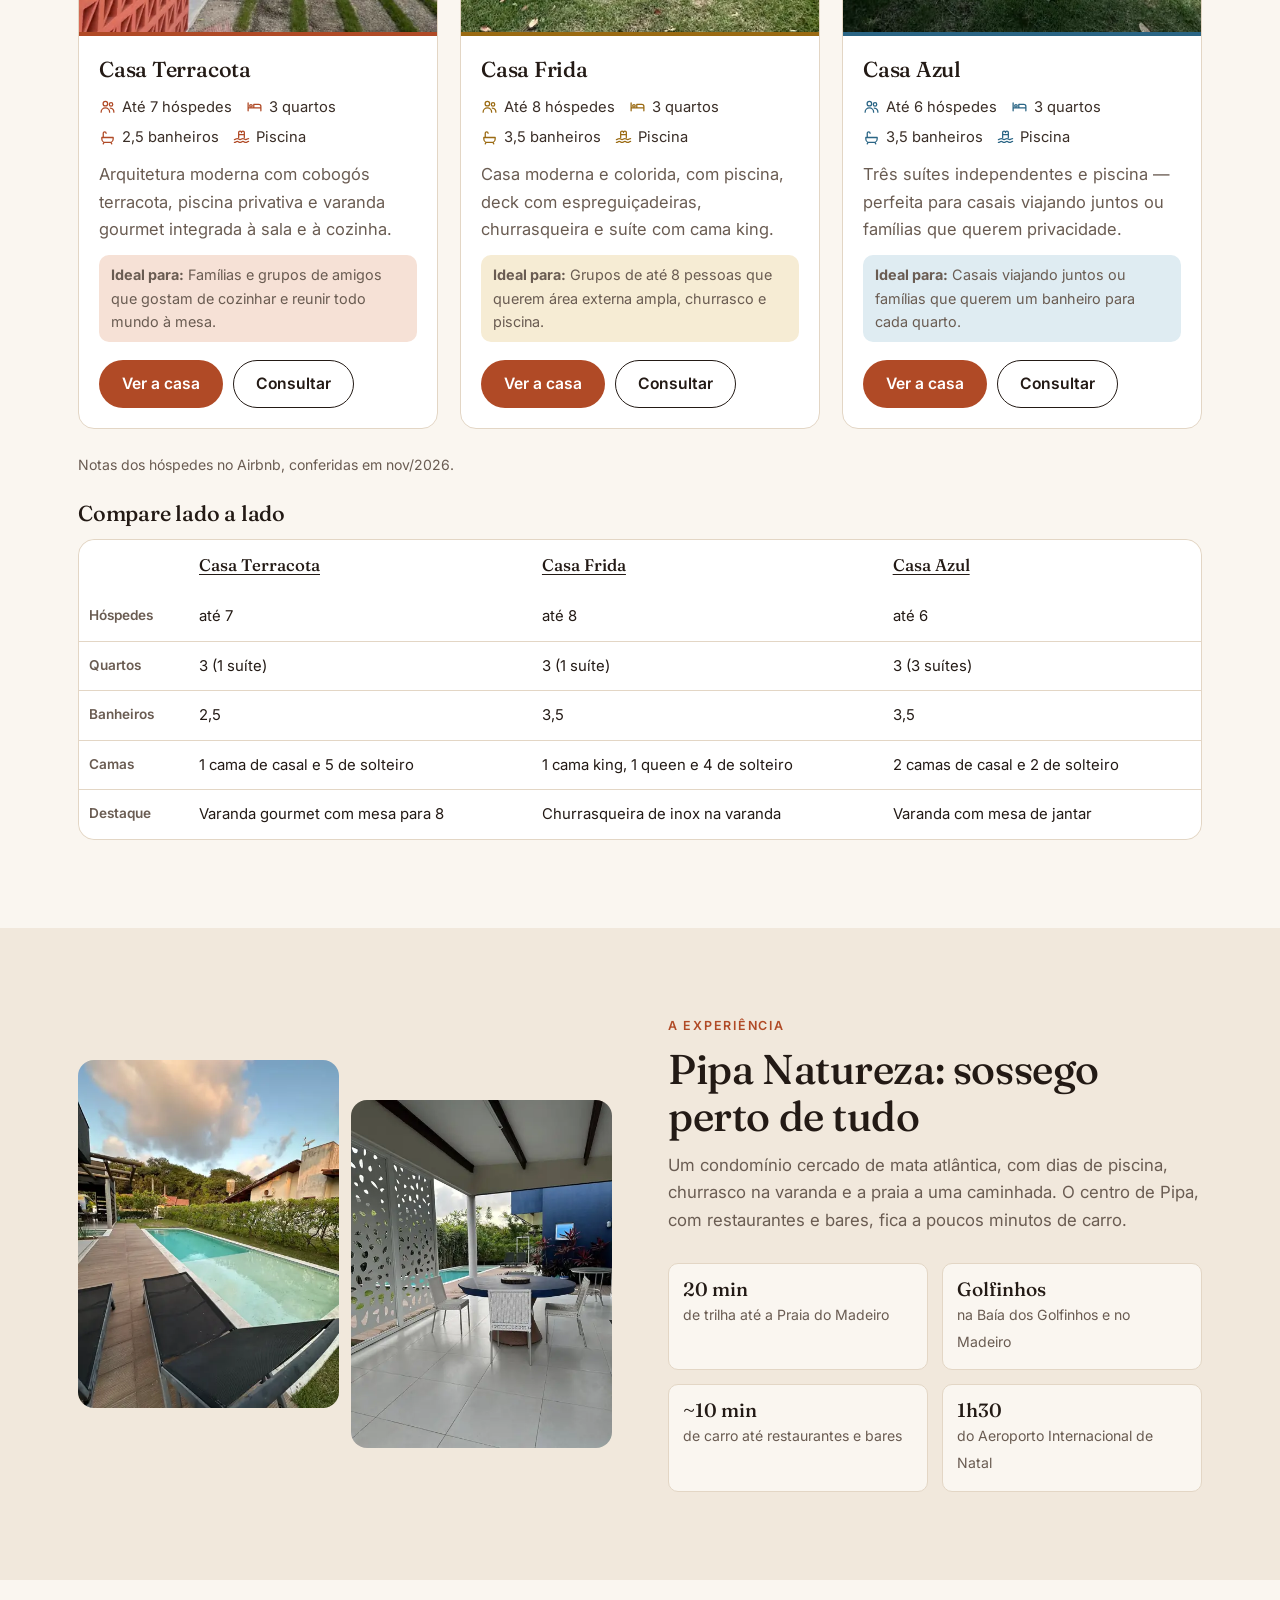
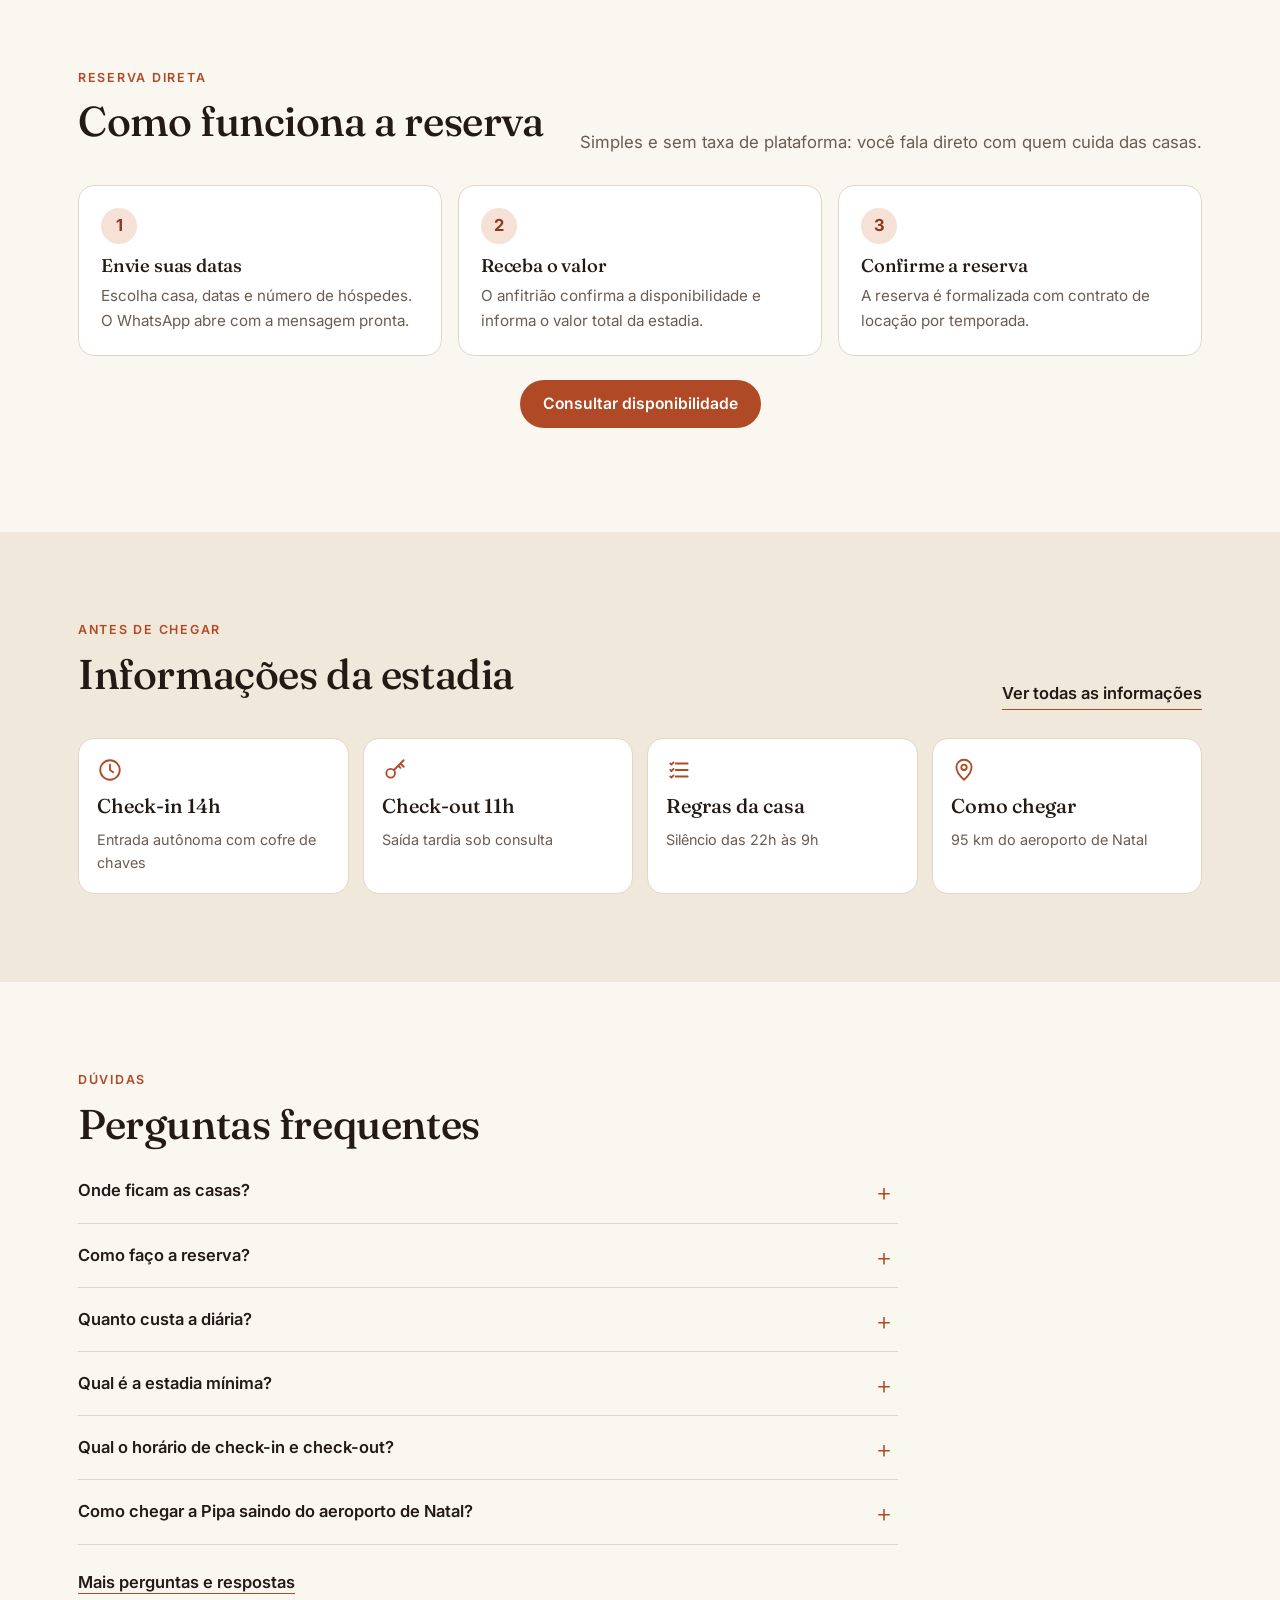
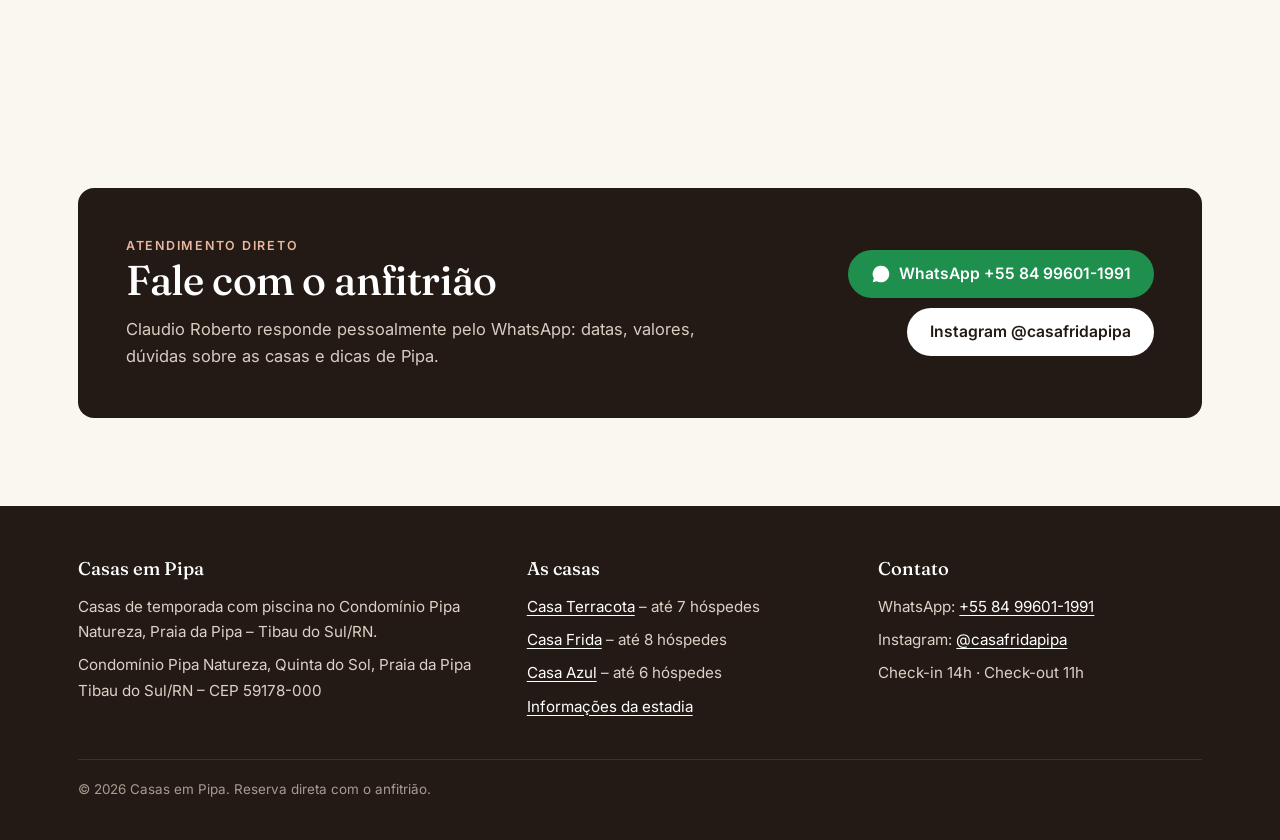
==== commit 5343b7bb: "Novo visual de hospedagem: hero com as 3 casas, consulta de datas via WhatsApp, galeria, página da e" ====
--- a/index.html
+++ b/index.html
@@ -2,529 +2,170 @@
 <html lang="pt-BR">
 <head>
 <meta charset="utf-8">
-<meta name="viewport" content="width=device-width, initial-scale=1">
-<title>Hospedagem em Pipa – Casas com piscina para alugar na Praia da Pipa (RN)</title>
-<meta name="description" content="Casas de temporada para alugar em Pipa, RN: Casa Terracota, Casa Frida e Casa Azul no Condomínio Pipa Natureza. Piscina, 3 quartos, até 8 hóspedes. Reserve direto com o anfitrião pelo WhatsApp.">
+<meta name="viewport" content="width=device-width, initial-scale=1, viewport-fit=cover">
+<title>Casas com piscina para alugar em Pipa (RN) – Condomínio Pipa Natureza</title>
+<meta name="description" content="Três casas de temporada com piscina no Condomínio Pipa Natureza, Praia da Pipa (RN): Terracota, Frida e Azul. De 6 a 8 hóspedes por casa, até 21 juntas. Reserve direto com o anfitrião pelo WhatsApp.">
 <link rel="canonical" href="https://clau219.github.io/casas-pipa/">
 <meta name="robots" content="index, follow, max-image-preview:large">
-<meta name="geo.region" content="BR-RN"><meta name="geo.placename" content="Praia da Pipa, Tibau do Sul">
-<meta property="og:type" content="website">
-<meta property="og:locale" content="pt_BR">
-<meta property="og:site_name" content="Casas em Pipa">
-<meta property="og:title" content="Hospedagem em Pipa – Casas com piscina para alugar na Praia da Pipa (RN)">
-<meta property="og:description" content="Casas de temporada para alugar em Pipa, RN: Casa Terracota, Casa Frida e Casa Azul no Condomínio Pipa Natureza. Piscina, 3 quartos, até 8 hóspedes. Reserve direto com o anfitrião pelo WhatsApp.">
-<meta property="og:url" content="https://clau219.github.io/casas-pipa/">
-<meta property="og:image" content="https://clau219.github.io/casas-pipa/img/og-casas-pipa.jpg">
-<meta name="twitter:card" content="summary_large_image">
-<meta name="theme-color" content="#c4552f">
+<meta name="geo.region" content="BR-RN"><meta name="geo.placename" content="Praia da Pipa, Tibau do Sul"><meta name="geo.position" content="-6.229008;-35.072477">
+<meta property="og:type" content="website"><meta property="og:locale" content="pt_BR"><meta property="og:site_name" content="Casas em Pipa">
+<meta property="og:title" content="Casas com piscina para alugar em Pipa (RN) – Condomínio Pipa Natureza"><meta property="og:description" content="Três casas de temporada com piscina no Condomínio Pipa Natureza, Praia da Pipa (RN): Terracota, Frida e Azul. De 6 a 8 hóspedes por casa, até 21 juntas. Reserve direto com o anfitrião pelo WhatsApp."><meta property="og:url" content="https://clau219.github.io/casas-pipa/">
+<meta property="og:image" content="https://clau219.github.io/casas-pipa/img/frida-piscina.webp"><meta name="twitter:card" content="summary_large_image">
+<meta name="theme-color" content="#faf6f0">
 <link rel="icon" href="favicon.svg" type="image/svg+xml">
 <link rel="preconnect" href="https://fonts.googleapis.com"><link rel="preconnect" href="https://fonts.gstatic.com" crossorigin>
-<link href="https://fonts.googleapis.com/css2?family=Fraunces:opsz,wght@9..144,500;9..144,600&family=Inter:wght@400;600;700&display=swap" rel="stylesheet">
+<link href="https://fonts.googleapis.com/css2?family=Fraunces:opsz,wght@9..144,500;9..144,600&family=Inter:wght@400;500;600;700&display=swap" rel="stylesheet">
+<link rel="preload" as="image" href="img/sm/terracota-varanda-gourmet.webp" media="(max-width:899px)">
 <link rel="stylesheet" href="style.css">
-<script type="application/ld+json">{
- "@context": "https://schema.org",
- "@graph": [
-  {
-   "@type": "WebSite",
-   "@id": "https://clau219.github.io/casas-pipa/#site",
-   "url": "https://clau219.github.io/casas-pipa/",
-   "name": "Casas em Pipa",
-   "inLanguage": "pt-BR"
-  },
-  {
-   "@type": "LodgingBusiness",
-   "@id": "https://clau219.github.io/casas-pipa/#negocio",
-   "name": "Casas em Pipa",
-   "description": "Casas de temporada para alugar em Pipa, RN: Casa Terracota, Casa Frida e Casa Azul no Condomínio Pipa Natureza. Piscina, 3 quartos, até 8 hóspedes. Reserve direto com o anfitrião pelo WhatsApp.",
-   "url": "https://clau219.github.io/casas-pipa/",
-   "telephone": "+55 84 99601-1991",
-   "image": "https://clau219.github.io/casas-pipa/img/og-casas-pipa.jpg",
-   "address": {
-    "@type": "PostalAddress",
-    "streetAddress": "Condomínio Pipa Natureza, Quinta do Sol",
-    "addressLocality": "Tibau do Sul",
-    "addressRegion": "RN",
-    "postalCode": "59178-000",
-    "addressCountry": "BR"
-   },
-   "priceRange": "$$",
-   "checkinTime": "14:00",
-   "checkoutTime": "11:00",
-   "areaServed": "Praia da Pipa, Tibau do Sul, RN",
-   "sameAs": [
-    "https://instagram.com/casafridapipa"
-   ],
-   "makesOffer": [
-    {
-     "@type": "Offer",
-     "itemOffered": {
-      "@id": "https://clau219.github.io/casas-pipa/casa-terracota.html#casa"
-     }
-    },
-    {
-     "@type": "Offer",
-     "itemOffered": {
-      "@id": "https://clau219.github.io/casas-pipa/casa-frida.html#casa"
-     }
-    },
-    {
-     "@type": "Offer",
-     "itemOffered": {
-      "@id": "https://clau219.github.io/casas-pipa/casa-azul.html#casa"
-     }
-    }
-   ]
-  },
-  {
-   "@type": "LodgingBusiness",
-   "@id": "https://clau219.github.io/casas-pipa/casa-terracota.html#casa",
-   "name": "Casa Terracota – Pipa Natureza",
-   "description": "Casa de temporada com piscina, 3 quartos e ar-condicionado no Condomínio Pipa Natureza, Praia da Pipa (RN). Até 7 hóspedes. Reserve direto pelo WhatsApp.",
-   "url": "https://clau219.github.io/casas-pipa/casa-terracota.html",
-   "telephone": "+55 84 99601-1991",
-   "address": {
-    "@type": "PostalAddress",
-    "streetAddress": "Condomínio Pipa Natureza, Quinta do Sol",
-    "addressLocality": "Tibau do Sul",
-    "addressRegion": "RN",
-    "postalCode": "59178-000",
-    "addressCountry": "BR"
-   },
-   "priceRange": "$$",
-   "checkinTime": "14:00",
-   "checkoutTime": "11:00",
-   "numberOfRooms": 3,
-   "petsAllowed": false,
-   "amenityFeature": [
-    {
-     "@type": "LocationFeatureSpecification",
-     "name": "Piscina privativa",
-     "value": true
-    },
-    {
-     "@type": "LocationFeatureSpecification",
-     "name": "Varanda gourmet com mesa para 8",
-     "value": true
-    },
-    {
-     "@type": "LocationFeatureSpecification",
-     "name": "Ar-condicionado nos quartos",
-     "value": true
-    },
-    {
-     "@type": "LocationFeatureSpecification",
-     "name": "Cozinha completa com bancada",
-     "value": true
-    },
-    {
-     "@type": "LocationFeatureSpecification",
-     "name": "Wi-Fi",
-     "value": true
-    },
-    {
-     "@type": "LocationFeatureSpecification",
-     "name": "Smart TV",
-     "value": true
-    },
-    {
-     "@type": "LocationFeatureSpecification",
-     "name": "Jardim gramado",
-     "value": true
-    },
-    {
-     "@type": "LocationFeatureSpecification",
-     "name": "Vaga para 1 carro",
-     "value": true
-    },
-    {
-     "@type": "LocationFeatureSpecification",
-     "name": "Roupa de cama e banho",
-     "value": true
-    },
-    {
-     "@type": "LocationFeatureSpecification",
-     "name": "Limpeza incluída",
-     "value": true
-    }
-   ],
-   "containedInPlace": {
-    "@type": "Place",
-    "name": "Condomínio Pipa Natureza, Praia da Pipa"
-   },
-   "image": [
-    "https://clau219.github.io/casas-pipa/img/terracota-piscina.webp",
-    "https://clau219.github.io/casas-pipa/img/terracota-fachada.webp",
-    "https://clau219.github.io/casas-pipa/img/terracota-varanda-gourmet.webp",
-    "https://clau219.github.io/casas-pipa/img/terracota-sala-cozinha.webp",
-    "https://clau219.github.io/casas-pipa/img/terracota-cozinha.webp",
-    "https://clau219.github.io/casas-pipa/img/terracota-sala.webp",
-    "https://clau219.github.io/casas-pipa/img/terracota-quarto-casal.webp",
-    "https://clau219.github.io/casas-pipa/img/terracota-quarto-solteiro.webp",
-    "https://clau219.github.io/casas-pipa/img/terracota-banheiro.webp",
-    "https://clau219.github.io/casas-pipa/img/terracota-jardim.webp",
-    "https://clau219.github.io/casas-pipa/img/terracota-sala-integrada.webp",
-    "https://clau219.github.io/casas-pipa/img/terracota-entrada.webp"
-   ]
-  },
-  {
-   "@type": "LodgingBusiness",
-   "@id": "https://clau219.github.io/casas-pipa/casa-frida.html#casa",
-   "name": "Casa Frida – Pipa Natureza",
-   "description": "Casa Frida: 3 quartos com suíte king, piscina, churrasqueira e adega no Condomínio Pipa Natureza, Praia da Pipa (RN). Até 8 hóspedes. Reserve pelo WhatsApp.",
-   "url": "https://clau219.github.io/casas-pipa/casa-frida.html",
-   "telephone": "+55 84 99601-1991",
-   "address": {
-    "@type": "PostalAddress",
-    "streetAddress": "Condomínio Pipa Natureza, Quinta do Sol",
-    "addressLocality": "Tibau do Sul",
-    "addressRegion": "RN",
-    "postalCode": "59178-000",
-    "addressCountry": "BR"
-   },
-   "priceRange": "$$",
-   "checkinTime": "14:00",
-   "checkoutTime": "11:00",
-   "numberOfRooms": 3,
-   "petsAllowed": false,
-   "amenityFeature": [
-    {
-     "@type": "LocationFeatureSpecification",
-     "name": "Piscina",
-     "value": true
-    },
-    {
-     "@type": "LocationFeatureSpecification",
-     "name": "Churrasqueira de inox na varanda",
-     "value": true
-    },
-    {
-     "@type": "LocationFeatureSpecification",
-     "name": "Mesa de jantar para 6",
-     "value": true
-    },
-    {
-     "@type": "LocationFeatureSpecification",
-     "name": "Suíte com cama king",
-     "value": true
-    },
-    {
-     "@type": "LocationFeatureSpecification",
-     "name": "Ar-condicionado e ventilador de teto",
-     "value": true
-    },
-    {
-     "@type": "LocationFeatureSpecification",
-     "name": "TV 50\" e Chromecast",
-     "value": true
-    },
-    {
-     "@type": "LocationFeatureSpecification",
-     "name": "Adega de vinhos",
-     "value": true
-    },
-    {
-     "@type": "LocationFeatureSpecification",
-     "name": "Air fryer, cafeteira e forno elétrico",
-     "value": true
-    },
-    {
-     "@type": "LocationFeatureSpecification",
-     "name": "Wi-Fi",
-     "value": true
-    },
-    {
-     "@type": "LocationFeatureSpecification",
-     "name": "Vaga para 1 carro",
-     "value": true
-    },
-    {
-     "@type": "LocationFeatureSpecification",
-     "name": "Roupa de cama e banho",
-     "value": true
-    },
-    {
-     "@type": "LocationFeatureSpecification",
-     "name": "Limpeza incluída",
-     "value": true
-    }
-   ],
-   "containedInPlace": {
-    "@type": "Place",
-    "name": "Condomínio Pipa Natureza, Praia da Pipa"
-   },
-   "image": [
-    "https://clau219.github.io/casas-pipa/img/frida-piscina.webp",
-    "https://clau219.github.io/casas-pipa/img/frida-piscina-casa.webp",
-    "https://clau219.github.io/casas-pipa/img/frida-fachada.webp",
-    "https://clau219.github.io/casas-pipa/img/frida-deck.webp",
-    "https://clau219.github.io/casas-pipa/img/frida-sala-jantar.webp",
-    "https://clau219.github.io/casas-pipa/img/frida-cozinha.webp",
-    "https://clau219.github.io/casas-pipa/img/frida-sala.webp",
-    "https://clau219.github.io/casas-pipa/img/frida-sala-integrada.webp",
-    "https://clau219.github.io/casas-pipa/img/frida-suite-king.webp",
-    "https://clau219.github.io/casas-pipa/img/frida-quarto.webp",
-    "https://clau219.github.io/casas-pipa/img/frida-quarto-solteiro.webp",
-    "https://clau219.github.io/casas-pipa/img/frida-banheiro.webp",
-    "https://clau219.github.io/casas-pipa/img/frida-area-externa.webp",
-    "https://clau219.github.io/casas-pipa/img/frida-lateral.webp"
-   ]
-  },
-  {
-   "@type": "LodgingBusiness",
-   "@id": "https://clau219.github.io/casas-pipa/casa-azul.html#casa",
-   "name": "Casa Azul – Pipa Natureza",
-   "description": "Casa Azul: 3 suítes e piscina no Condomínio Pipa Natureza, Praia da Pipa (RN). Ideal para casais e famílias, até 6 hóspedes. Reserve direto pelo WhatsApp.",
-   "url": "https://clau219.github.io/casas-pipa/casa-azul.html",
-   "telephone": "+55 84 99601-1991",
-   "address": {
-    "@type": "PostalAddress",
-    "streetAddress": "Condomínio Pipa Natureza, Quinta do Sol",
-    "addressLocality": "Tibau do Sul",
-    "addressRegion": "RN",
-    "postalCode": "59178-000",
-    "addressCountry": "BR"
-   },
-   "priceRange": "$$",
-   "checkinTime": "14:00",
-   "checkoutTime": "11:00",
-   "numberOfRooms": 3,
-   "petsAllowed": false,
-   "amenityFeature": [
-    {
-     "@type": "LocationFeatureSpecification",
-     "name": "Piscina privativa",
-     "value": true
-    },
-    {
-     "@type": "LocationFeatureSpecification",
-     "name": "Varanda com mesa de jantar",
-     "value": true
-    },
-    {
-     "@type": "LocationFeatureSpecification",
-     "name": "Churrasqueira",
-     "value": true
-    },
-    {
-     "@type": "LocationFeatureSpecification",
-     "name": "3 suítes com banheiro privativo e ar-condicionado",
-     "value": true
-    },
-    {
-     "@type": "LocationFeatureSpecification",
-     "name": "Cozinha equipada",
-     "value": true
-    },
-    {
-     "@type": "LocationFeatureSpecification",
-     "name": "Geladeira com freezer",
-     "value": true
-    },
-    {
-     "@type": "LocationFeatureSpecification",
-     "name": "Cervejeira",
-     "value": true
-    },
-    {
-     "@type": "LocationFeatureSpecification",
-     "name": "Smart TV na sala",
-     "value": true
-    },
-    {
-     "@type": "LocationFeatureSpecification",
-     "name": "Wi-Fi",
-     "value": true
-    },
-    {
-     "@type": "LocationFeatureSpecification",
-     "name": "Vaga para 1 carro",
-     "value": true
-    },
-    {
-     "@type": "LocationFeatureSpecification",
-     "name": "Roupa de cama e banho",
-     "value": true
-    },
-    {
-     "@type": "LocationFeatureSpecification",
-     "name": "Limpeza incluída",
-     "value": true
-    }
-   ],
-   "containedInPlace": {
-    "@type": "Place",
-    "name": "Condomínio Pipa Natureza, Praia da Pipa"
-   },
-   "image": [
-    "https://clau219.github.io/casas-pipa/img/azul-piscina.webp",
-    "https://clau219.github.io/casas-pipa/img/azul-fachada.webp",
-    "https://clau219.github.io/casas-pipa/img/azul-entrada.webp",
-    "https://clau219.github.io/casas-pipa/img/azul-varanda.webp",
-    "https://clau219.github.io/casas-pipa/img/azul-sala.webp",
-    "https://clau219.github.io/casas-pipa/img/azul-cozinha.webp",
-    "https://clau219.github.io/casas-pipa/img/azul-sala-jantar.webp",
-    "https://clau219.github.io/casas-pipa/img/azul-sala-estar.webp",
-    "https://clau219.github.io/casas-pipa/img/azul-suite-1.webp",
-    "https://clau219.github.io/casas-pipa/img/azul-suite-2.webp",
-    "https://clau219.github.io/casas-pipa/img/azul-suite-3.webp",
-    "https://clau219.github.io/casas-pipa/img/azul-banheiro.webp",
-    "https://clau219.github.io/casas-pipa/img/azul-piscina-jardim.webp",
-    "https://clau219.github.io/casas-pipa/img/azul-jardim.webp"
-   ]
-  },
-  {
-   "@type": "FAQPage",
-   "mainEntity": [
-    {
-     "@type": "Question",
-     "name": "Onde ficam as casas?",
-     "acceptedAnswer": {
-      "@type": "Answer",
-      "text": "As três casas ficam no Condomínio Pipa Natureza (Quinta do Sol), na Praia da Pipa, município de Tibau do Sul, Rio Grande do Norte. O centro de Pipa fica a poucos minutos de carro e há uma trilha de cerca de 20 minutos até a Praia do Madeiro."
-     }
-    },
-    {
-     "@type": "Question",
-     "name": "Como reservar?",
-     "acceptedAnswer": {
-      "@type": "Answer",
-      "text": "A reserva é feita direto com o anfitrião pelo WhatsApp: informe as datas e o número de hóspedes que respondemos com a disponibilidade e o valor. A reserva é formalizada com contrato de locação por temporada."
-     }
-    },
-    {
-     "@type": "Question",
-     "name": "Qual o horário de check-in e check-out?",
-     "acceptedAnswer": {
-      "@type": "Answer",
-      "text": "O check-in é a partir das 14h e o check-out até as 11h. Chegada antecipada ou saída tardia podem ser combinadas conforme a disponibilidade."
-     }
-    },
-    {
-     "@type": "Question",
-     "name": "Como chegar a Pipa saindo do aeroporto de Natal?",
-     "acceptedAnswer": {
-      "@type": "Answer",
-      "text": "São cerca de 95 km (1h30 de carro) pela BR-101 Sul até Goianinha e depois em direção a Pipa. Também é possível contratar transfer no aeroporto — podemos indicar um motorista de confiança."
-     }
-    },
-    {
-     "@type": "Question",
-     "name": "As casas têm estacionamento?",
-     "acceptedAnswer": {
-      "@type": "Answer",
-      "text": "Sim, cada casa tem vaga para 1 carro, e é permitido estacionar na rua em frente à casa."
-     }
-    },
-    {
-     "@type": "Question",
-     "name": "Roupa de cama e toalhas estão incluídas?",
-     "acceptedAnswer": {
-      "@type": "Answer",
-      "text": "Sim. As casas são entregues limpas, com roupa de cama e banho, e a limpeza já está incluída no valor da diária."
-     }
-    }
-   ]
-  }
- ]
-}</script>
+<script type="application/ld+json">{"@context": "https://schema.org", "@graph": [{"@type": "WebSite", "@id": "https://clau219.github.io/casas-pipa/#site", "url": "https://clau219.github.io/casas-pipa/", "name": "Casas em Pipa", "inLanguage": "pt-BR"}, {"@type": "LodgingBusiness", "@id": "https://clau219.github.io/casas-pipa/#negocio", "name": "Casas em Pipa", "description": "Três casas de temporada com piscina no Condomínio Pipa Natureza, Praia da Pipa (RN): Terracota, Frida e Azul. De 6 a 8 hóspedes por casa, até 21 juntas. Reserve direto com o anfitrião pelo WhatsApp.", "url": "https://clau219.github.io/casas-pipa/", "telephone": "+55 84 99601-1991", "image": "https://clau219.github.io/casas-pipa/img/terracota-varanda-gourmet.webp", "address": {"@type": "PostalAddress", "streetAddress": "Condomínio Pipa Natureza, Quinta do Sol", "addressLocality": "Tibau do Sul", "addressRegion": "RN", "postalCode": "59178-000", "addressCountry": "BR"}, "geo": {"@type": "GeoCoordinates", "latitude": -6.229008, "longitude": -35.072477}, "checkinTime": "14:00", "checkoutTime": "11:00", "areaServed": "Praia da Pipa, Tibau do Sul, RN", "sameAs": ["https://instagram.com/casafridapipa"], "makesOffer": [{"@type": "Offer", "itemOffered": {"@id": "https://clau219.github.io/casas-pipa/casa-terracota.html#casa"}}, {"@type": "Offer", "itemOffered": {"@id": "https://clau219.github.io/casas-pipa/casa-frida.html#casa"}}, {"@type": "Offer", "itemOffered": {"@id": "https://clau219.github.io/casas-pipa/casa-azul.html#casa"}}]}, {"@type": "LodgingBusiness", "@id": "https://clau219.github.io/casas-pipa/casa-terracota.html#casa", "name": "Casa Terracota – Pipa Natureza", "description": "Casa de temporada com piscina, 3 quartos e ar-condicionado no Condomínio Pipa Natureza, Praia da Pipa (RN). Até 7 hóspedes. Reserve direto pelo WhatsApp.", "url": "https://clau219.github.io/casas-pipa/casa-terracota.html", "telephone": "+55 84 99601-1991", "address": {"@type": "PostalAddress", "streetAddress": "Condomínio Pipa Natureza, Quinta do Sol", "addressLocality": "Tibau do Sul", "addressRegion": "RN", "postalCode": "59178-000", "addressCountry": "BR"}, "geo": {"@type": "GeoCoordinates", "latitude": -6.229008, "longitude": -35.072477}, "checkinTime": "14:00", "checkoutTime": "11:00", "numberOfRooms": 3, "amenityFeature": [{"@type": "LocationFeatureSpecification", "name": "Piscina privativa", "value": true}, {"@type": "LocationFeatureSpecification", "name": "Varanda gourmet com mesa para 8", "value": true}, {"@type": "LocationFeatureSpecification", "name": "Ar-condicionado nos quartos", "value": true}, {"@type": "LocationFeatureSpecification", "name": "Cozinha completa com bancada", "value": true}, {"@type": "LocationFeatureSpecification", "name": "Wi-Fi", "value": true}, {"@type": "LocationFeatureSpecification", "name": "Smart TV", "value": true}, {"@type": "LocationFeatureSpecification", "name": "Jardim gramado", "value": true}, {"@type": "LocationFeatureSpecification", "name": "Vaga para 1 carro", "value": true}, {"@type": "LocationFeatureSpecification", "name": "Roupa de cama e banho", "value": true}], "containedInPlace": {"@type": "Place", "name": "Condomínio Pipa Natureza, Praia da Pipa"}, "image": ["https://clau219.github.io/casas-pipa/img/terracota-piscina.webp", "https://clau219.github.io/casas-pipa/img/terracota-fachada.webp", "https://clau219.github.io/casas-pipa/img/terracota-varanda-gourmet.webp", "https://clau219.github.io/casas-pipa/img/terracota-sala-cozinha.webp", "https://clau219.github.io/casas-pipa/img/terracota-cozinha.webp", "https://clau219.github.io/casas-pipa/img/terracota-sala.webp", "https://clau219.github.io/casas-pipa/img/terracota-quarto-casal.webp", "https://clau219.github.io/casas-pipa/img/terracota-quarto-solteiro.webp", "https://clau219.github.io/casas-pipa/img/terracota-banheiro.webp", "https://clau219.github.io/casas-pipa/img/terracota-jardim.webp", "https://clau219.github.io/casas-pipa/img/terracota-sala-integrada.webp", "https://clau219.github.io/casas-pipa/img/terracota-entrada.webp"]}, {"@type": "LodgingBusiness", "@id": "https://clau219.github.io/casas-pipa/casa-frida.html#casa", "name": "Casa Frida – Pipa Natureza", "description": "Casa Frida: 3 quartos com suíte king, piscina, churrasqueira e adega no Condomínio Pipa Natureza, Praia da Pipa (RN). Até 8 hóspedes. Reserve pelo WhatsApp.", "url": "https://clau219.github.io/casas-pipa/casa-frida.html", "telephone": "+55 84 99601-1991", "address": {"@type": "PostalAddress", "streetAddress": "Condomínio Pipa Natureza, Quinta do Sol", "addressLocality": "Tibau do Sul", "addressRegion": "RN", "postalCode": "59178-000", "addressCountry": "BR"}, "geo": {"@type": "GeoCoordinates", "latitude": -6.229008, "longitude": -35.072477}, "checkinTime": "14:00", "checkoutTime": "11:00", "numberOfRooms": 3, "amenityFeature": [{"@type": "LocationFeatureSpecification", "name": "Duas piscinas", "value": true}, {"@type": "LocationFeatureSpecification", "name": "Churrasqueira de inox na varanda", "value": true}, {"@type": "LocationFeatureSpecification", "name": "Mesa de jantar para 6", "value": true}, {"@type": "LocationFeatureSpecification", "name": "Suíte com cama king", "value": true}, {"@type": "LocationFeatureSpecification", "name": "Ar-condicionado e ventilador de teto", "value": true}, {"@type": "LocationFeatureSpecification", "name": "TV 50\" e Chromecast", "value": true}, {"@type": "LocationFeatureSpecification", "name": "Adega de vinhos", "value": true}, {"@type": "LocationFeatureSpecification", "name": "Air fryer, cafeteira e forno elétrico", "value": true}, {"@type": "LocationFeatureSpecification", "name": "Wi-Fi", "value": true}, {"@type": "LocationFeatureSpecification", "name": "Vaga para 1 carro", "value": true}, {"@type": "LocationFeatureSpecification", "name": "Roupa de cama e banho", "value": true}], "containedInPlace": {"@type": "Place", "name": "Condomínio Pipa Natureza, Praia da Pipa"}, "image": ["https://clau219.github.io/casas-pipa/img/frida-piscina.webp", "https://clau219.github.io/casas-pipa/img/frida-piscina-casa.webp", "https://clau219.github.io/casas-pipa/img/frida-fachada.webp", "https://clau219.github.io/casas-pipa/img/frida-deck.webp", "https://clau219.github.io/casas-pipa/img/frida-sala-jantar.webp", "https://clau219.github.io/casas-pipa/img/frida-cozinha.webp", "https://clau219.github.io/casas-pipa/img/frida-sala.webp", "https://clau219.github.io/casas-pipa/img/frida-sala-integrada.webp", "https://clau219.github.io/casas-pipa/img/frida-suite-king.webp", "https://clau219.github.io/casas-pipa/img/frida-quarto.webp", "https://clau219.github.io/casas-pipa/img/frida-quarto-solteiro.webp", "https://clau219.github.io/casas-pipa/img/frida-banheiro.webp", "https://clau219.github.io/casas-pipa/img/frida-area-externa.webp", "https://clau219.github.io/casas-pipa/img/frida-lateral.webp"]}, {"@type": "LodgingBusiness", "@id": "https://clau219.github.io/casas-pipa/casa-azul.html#casa", "name": "Casa Azul – Pipa Natureza", "description": "Casa Azul: 3 suítes e piscina no Condomínio Pipa Natureza, Praia da Pipa (RN). Ideal para casais e famílias, até 6 hóspedes. Reserve direto pelo WhatsApp.", "url": "https://clau219.github.io/casas-pipa/casa-azul.html", "telephone": "+55 84 99601-1991", "address": {"@type": "PostalAddress", "streetAddress": "Condomínio Pipa Natureza, Quinta do Sol", "addressLocality": "Tibau do Sul", "addressRegion": "RN", "postalCode": "59178-000", "addressCountry": "BR"}, "geo": {"@type": "GeoCoordinates", "latitude": -6.229008, "longitude": -35.072477}, "checkinTime": "14:00", "checkoutTime": "11:00", "numberOfRooms": 3, "amenityFeature": [{"@type": "LocationFeatureSpecification", "name": "Piscina privativa", "value": true}, {"@type": "LocationFeatureSpecification", "name": "Varanda com mesa de jantar", "value": true}, {"@type": "LocationFeatureSpecification", "name": "Churrasqueira", "value": true}, {"@type": "LocationFeatureSpecification", "name": "3 suítes com banheiro privativo e ar-condicionado", "value": true}, {"@type": "LocationFeatureSpecification", "name": "Cozinha equipada", "value": true}, {"@type": "LocationFeatureSpecification", "name": "Geladeira com freezer", "value": true}, {"@type": "LocationFeatureSpecification", "name": "Cervejeira", "value": true}, {"@type": "LocationFeatureSpecification", "name": "Smart TV na sala", "value": true}, {"@type": "LocationFeatureSpecification", "name": "Wi-Fi", "value": true}, {"@type": "LocationFeatureSpecification", "name": "Vaga para 1 carro", "value": true}, {"@type": "LocationFeatureSpecification", "name": "Roupa de cama e banho", "value": true}], "containedInPlace": {"@type": "Place", "name": "Condomínio Pipa Natureza, Praia da Pipa"}, "image": ["https://clau219.github.io/casas-pipa/img/azul-piscina.webp", "https://clau219.github.io/casas-pipa/img/azul-fachada.webp", "https://clau219.github.io/casas-pipa/img/azul-entrada.webp", "https://clau219.github.io/casas-pipa/img/azul-varanda.webp", "https://clau219.github.io/casas-pipa/img/azul-sala.webp", "https://clau219.github.io/casas-pipa/img/azul-cozinha.webp", "https://clau219.github.io/casas-pipa/img/azul-sala-jantar.webp", "https://clau219.github.io/casas-pipa/img/azul-sala-estar.webp", "https://clau219.github.io/casas-pipa/img/azul-suite-1.webp", "https://clau219.github.io/casas-pipa/img/azul-suite-2.webp", "https://clau219.github.io/casas-pipa/img/azul-suite-3.webp", "https://clau219.github.io/casas-pipa/img/azul-banheiro.webp", "https://clau219.github.io/casas-pipa/img/azul-piscina-jardim.webp", "https://clau219.github.io/casas-pipa/img/azul-jardim.webp"]}, {"@type": "FAQPage", "mainEntity": [{"@type": "Question", "name": "Onde ficam as casas?", "acceptedAnswer": {"@type": "Answer", "text": "As três casas ficam no Condomínio Pipa Natureza (Quinta do Sol), na Praia da Pipa, município de Tibau do Sul (RN). O centro de Pipa fica a poucos minutos de carro e há uma trilha de cerca de 20 minutos até a Praia do Madeiro."}}, {"@type": "Question", "name": "Como faço a reserva?", "acceptedAnswer": {"@type": "Answer", "text": "Preencha datas e número de hóspedes no formulário do site: ele abre o WhatsApp com a mensagem pronta. O anfitrião responde com a disponibilidade e o valor, e a reserva é formalizada com contrato de locação por temporada."}}, {"@type": "Question", "name": "Quanto custa a diária?", "acceptedAnswer": {"@type": "Answer", "text": "O valor varia conforme as datas, o número de noites e de hóspedes. Você recebe o valor exato na resposta da consulta pelo WhatsApp, sem compromisso."}}, {"@type": "Question", "name": "Qual é a estadia mínima?", "acceptedAnswer": {"@type": "Answer", "text": "A estadia mínima é de 2 noites."}}, {"@type": "Question", "name": "Qual o horário de check-in e check-out?", "acceptedAnswer": {"@type": "Answer", "text": "O check-in é a partir das 14h e o check-out até as 11h. A entrada é autônoma: as chaves ficam em um cofre ao lado da porta, e o código é enviado um dia antes da chegada. Chegada antecipada ou saída tardia podem ser combinadas conforme a disponibilidade."}}, {"@type": "Question", "name": "Como chegar a Pipa saindo do aeroporto de Natal?", "acceptedAnswer": {"@type": "Answer", "text": "São cerca de 95 km (1h30 de carro) pela BR-101 Sul até Goianinha e depois em direção a Pipa. Há locadoras no aeroporto, e também é possível contratar transfer (em média R$ 250 a R$ 400 por veículo) — podemos indicar um motorista de confiança."}}, {"@type": "Question", "name": "As casas têm estacionamento?", "acceptedAnswer": {"@type": "Answer", "text": "Sim, cada casa tem vaga para 1 carro, e é permitido estacionar na rua em frente à casa, no sentido correto da via."}}, {"@type": "Question", "name": "Roupa de cama e toalhas estão incluídas?", "acceptedAnswer": {"@type": "Answer", "text": "Sim. As casas têm roupa de cama e banho para todos os hóspedes."}}, {"@type": "Question", "name": "Dá para alugar mais de uma casa?", "acceptedAnswer": {"@type": "Answer", "text": "Sim. As três casas ficam no mesmo condomínio e, juntas, recebem até 21 pessoas — ótimo para famílias grandes e grupos. Escolha “Mais de uma casa” no formulário."}}]}]}</script>
 </head>
 <body>
-<header class="top"><div class="wrap">
-  <a class="logo" href="./">Casas em <span>Pipa</span></a>
-  <nav class="menu" aria-label="Menu principal">
-    <a href="casa-terracota.html">Casa Terracota</a><a href="casa-frida.html">Casa Frida</a><a href="casa-azul.html">Casa Azul</a>
-    <a href="./#localizacao">Localização</a><a href="./#perguntas">Dúvidas</a>
-  </nav>
-  <a class="btn" href="https://wa.me/5584996011991?text=Ol%C3%A1%21%20Gostaria%20de%20saber%20a%20disponibilidade%20das%20casas%20em%20Pipa." rel="nofollow">Reservar</a>
-</div></header>
+<a class="skip" href="#conteudo">Pular para o conteúdo</a>
+<header class="top">
+  <div class="wrap">
+    <a class="logo" href="./" aria-label="Casas em Pipa – início"><svg viewBox="0 0 64 64" aria-hidden="true"><rect width="64" height="64" rx="16" fill="#b04a26"/><path d="M14 33 32 17l18 16v15H14z" fill="#faf6f0"/><path d="M14 52c4 0 4-3 9-3s5 3 9 3 5-3 9-3 5 3 9 3" stroke="#faf6f0" stroke-width="3" fill="none"/><rect x="27" y="35" width="10" height="13" rx="1" fill="#b04a26"/></svg><span class="txt">Casas em <span>Pipa</span></span></a>
+    <nav class="menu" aria-label="Menu principal"><a href="./#casas" aria-current=page>As casas</a><a href="estadia.html">A estadia</a><a href="estadia.html#chegada">Como chegar</a><a href="./#duvidas">Dúvidas</a><a href="#contato">Contato</a></nav>
+    <a class="btn sm" href="#reservar">Reservar</a>
+    <button class="menu-btn" type="button" aria-expanded="false" aria-controls="drawer" aria-label="Abrir menu"><svg viewBox="0 0 24 24" aria-hidden="true"><path d="M4 7h16M4 12h16M4 17h16" stroke="currentColor" stroke-width="2" stroke-linecap="round"/></svg></button>
+  </div>
+  <div class="drawer" id="drawer"><nav aria-label="Menu"><a href="./#casas" aria-current=page>As casas</a><a href="estadia.html">A estadia</a><a href="estadia.html#chegada">Como chegar</a><a href="./#duvidas">Dúvidas</a><a href="#contato">Contato</a><a href="https://wa.me/5584996011991?text=Ol%C3%A1%21%20Vim%20pelo%20site%20das%20casas%20em%20Pipa." rel="nofollow">WhatsApp +55 84 99601-1991</a></nav></div>
+</header>
+<main id="conteudo">
 
-<main>
-<section class="hero" aria-label="Apresentação">
-  <img src="img/terracota-piscina.webp" alt="Casa com piscina para alugar na Praia da Pipa, RN" width="788" height="525" fetchpriority="high">
-  <div class="wrap">
-    <h1>Hospedagem em Pipa com piscina e privacidade</h1>
-    <p>Três casas de temporada no Condomínio Pipa Natureza, entre a mata atlântica e a Praia do Madeiro. Reserve direto com o anfitrião, sem taxas de plataforma.</p>
-    <a class="btn" href="https://wa.me/5584996011991?text=Ol%C3%A1%21%20Gostaria%20de%20saber%20a%20disponibilidade%20das%20casas%20em%20Pipa." rel="nofollow"><svg viewBox="0 0 24 24" aria-hidden="true"><path d="M17.5 14.4c-.3-.1-1.7-.8-2-.9-.3-.1-.5-.1-.7.1-.2.3-.8.9-.9 1.1-.2.2-.3.2-.6.1-.3-.1-1.2-.5-2.3-1.4-.9-.8-1.4-1.7-1.6-2-.2-.3 0-.5.1-.6l.4-.5c.1-.2.2-.3.3-.5.1-.2 0-.4 0-.5l-.9-2.2c-.2-.6-.5-.5-.7-.5h-.6c-.2 0-.5.1-.8.4-.3.3-1 1-1 2.5s1.1 2.9 1.2 3.1c.1.2 2.1 3.2 5.1 4.5.7.3 1.3.5 1.7.6.7.2 1.4.2 1.9.1.6-.1 1.7-.7 2-1.4.2-.7.2-1.2.2-1.4-.1-.1-.3-.2-.6-.3zM12 2a10 10 0 0 0-8.6 15.1L2 22l5-1.3A10 10 0 1 0 12 2z"/></svg> Consultar datas</a>
-  </div>
+<section class="hero" aria-label="As três casas" style="padding:0">
+  <div class="hero-media"><a class="hero-col" href="casa-terracota.html"><img src="img/terracota-varanda-gourmet.webp" srcset="img/sm/terracota-varanda-gourmet.webp 640w, img/terracota-varanda-gourmet.webp 1050w" sizes="(min-width:900px) 34vw, 86vw" alt="Piscina da Casa Terracota em Pipa" width="1050" height="1400" fetchpriority="high">
+      <span class="hero-tag"><b>Casa Terracota</b><small>Até 7 hóspedes · 3 quartos</small></span></a><a class="hero-col" href="casa-frida.html"><img src="img/frida-piscina.webp" srcset="img/sm/frida-piscina.webp 640w, img/frida-piscina.webp 1200w" sizes="(min-width:900px) 34vw, 86vw" alt="Piscina da Casa Frida no Condomínio Pipa Natureza, Pipa RN" width="1200" height="1600" loading="lazy" decoding="async">
+      <span class="hero-tag"><b>Casa Frida</b><small>Até 8 hóspedes · 3 quartos</small></span></a><a class="hero-col" href="casa-azul.html"><img src="img/azul-piscina.webp" srcset="img/sm/azul-piscina.webp 640w, img/azul-piscina.webp 1200w" sizes="(min-width:900px) 34vw, 86vw" alt="Piscina da Casa Azul no Condomínio Pipa Natureza, Pipa RN" width="1200" height="1600" loading="lazy" decoding="async">
+      <span class="hero-tag"><b>Casa Azul</b><small>Até 6 hóspedes · 3 quartos</small></span></a></div>
+  <div class="hero-copy"><div class="wrap">
+    <p class="eyebrow">Praia da Pipa · Rio Grande do Norte</p>
+    <h1>Três casas com piscina entre a mata e o mar</h1>
+    <p>Casas de temporada no Condomínio Pipa Natureza, a uma trilha da Praia do Madeiro. Reserve direto com o anfitrião.</p>
+    <div class="hero-ctas"><a class="btn" href="#reservar">Consultar disponibilidade</a><a class="btn ghost" href="#casas">Conhecer as casas</a></div>
+  </div></div>
 </section>
 
-<section id="casas"><div class="wrap">
-  <h2>Casas para alugar em Pipa</h2>
-  <p class="lead">Escolha a casa ideal para sua viagem. Todas ficam lado a lado no mesmo condomínio — ótimo também para grupos grandes que queiram alugar mais de uma casa.</p>
-  <div class="cards">
-    <article class="card">
-      <a class="ph" href="casa-terracota.html"><img src="img/terracota-piscina.webp" alt="Piscina e varanda gourmet da Casa Terracota em Pipa" loading="lazy" width="800" height="600"></a>
+<div class="wrap"><form class="booking reserva booking-wide" id="reservar" novalidate aria-label="Consultar disponibilidade">
+  
+  <div class="fields">
+    <div class="field"><label for="f-home-casa">Casa</label><select id="f-home-casa" name="casa"><option value="casa-terracota" data-max="7" data-nome="Casa Terracota">Casa Terracota (até 7)</option><option value="casa-frida" data-max="8" data-nome="Casa Frida">Casa Frida (até 8)</option><option value="casa-azul" data-max="6" data-nome="Casa Azul">Casa Azul (até 6)</option><option value="varias" data-max="21">Mais de uma casa</option><option value="indefinida" data-max="21">Ainda não sei</option></select></div>
+    <div class="field"><label for="f-home-ent">Entrada</label><input type="date" id="f-home-ent" name="entrada" required></div>
+    <div class="field"><label for="f-home-sai">Saída</label><input type="date" id="f-home-sai" name="saida" required></div>
+    <div class="field"><label for="f-home-hos">Hóspedes</label><input type="number" id="f-home-hos" name="hospedes" min="1" value="2" inputmode="numeric" required></div>
+    
+    <div class="actions"><button class="btn wa block" type="submit"><svg viewBox="0 0 24 24" aria-hidden="true"><path d="M17.5 14.4c-.3-.1-1.7-.8-2-.9-.3-.1-.5-.1-.7.1-.2.3-.8.9-.9 1.1-.2.2-.3.2-.6.1-.3-.1-1.2-.5-2.3-1.4-.9-.8-1.4-1.7-1.6-2-.2-.3 0-.5.1-.6l.4-.5c.1-.2.2-.3.3-.5.1-.2 0-.4 0-.5l-.9-2.2c-.2-.6-.5-.5-.7-.5h-.6c-.2 0-.5.1-.8.4-.3.3-1 1-1 2.5s1.1 2.9 1.2 3.1c.1.2 2.1 3.2 5.1 4.5.7.3 1.3.5 1.7.6.7.2 1.4.2 1.9.1.6-.1 1.7-.7 2-1.4.2-.7.2-1.2.2-1.4-.1-.1-.3-.2-.6-.3zM12 2a10 10 0 0 0-8.6 15.1L2 22l5-1.3A10 10 0 1 0 12 2z"/></svg> Consultar no WhatsApp</button></div>
+  </div>
+  <p class="form-msg" role="status" aria-live="polite"></p>
+  <noscript><p><a class="btn wa" href="https://wa.me/5584996011991?text=Ol%C3%A1%21%20Gostaria%20de%20consultar%20disponibilidade%20das%20casas%20em%20Pipa.">Falar no WhatsApp</a></p></noscript>
+  <p class="next-step"><svg viewBox="0 0 24 24" aria-hidden="true"><path d="M12 2a10 10 0 1 0 0 20 10 10 0 0 0 0-20zm1 15h-2v-6h2zm0-8h-2V7h2z"/></svg><span>O WhatsApp abre com sua mensagem pronta. O anfitrião responde com disponibilidade e valor — nada é cobrado nesta etapa. Estadia mínima de 2 noites.</span></p>
+</form></div>
+
+<section id="casas" aria-labelledby="casas-t"><div class="wrap">
+  <div class="sec-head"><div><p class="eyebrow">As casas</p><h2 id="casas-t">Escolha a casa ideal</h2></div>
+    <p class="lead">Três casas no mesmo condomínio, cada uma com piscina e personalidade própria. Para grupos grandes, dá para reservar mais de uma.</p></div>
+  <div class="houses">
+    <article class="house acc-terracota">
+      <a class="ph" href="casa-terracota.html" tabindex="-1" aria-hidden="true"><img src="img/terracota-jardim.webp" srcset="img/sm/terracota-jardim.webp 640w, img/terracota-jardim.webp 1050w" sizes="(min-width:760px) 33vw, 100vw" alt="" width="1050" height="1400" loading="lazy" decoding="async"><span class="badge"><svg viewBox="0 0 24 24" aria-hidden="true"><path d="M12 2.5l2.9 6.1 6.6.8-4.9 4.5 1.3 6.6L12 17.2l-5.9 3.3 1.3-6.6L2.5 9.4l6.6-.8z"/></svg>4,9</span></a>
       <div class="body">
         <h3><a href="casa-terracota.html" style="color:inherit;text-decoration:none">Casa Terracota</a></h3>
-        <ul class="facts"><li>Até 7 hóspedes</li><li>3 quartos (1 suíte)</li><li>2,5 banheiros</li><li>Piscina</li></ul>
+        <ul class="facts"><li><svg viewBox="0 0 24 24" aria-hidden="true"><circle cx="9" cy="8" r="3.2"/><path d="M3 20c0-3.3 2.7-6 6-6s6 2.7 6 6"/><circle cx="17" cy="9" r="2.4"/><path d="M16 14.2c2.9.3 5 2.6 5 5.8"/></svg>Até 7 hóspedes</li><li><svg viewBox="0 0 24 24" aria-hidden="true"><path d="M3 18V7M3 14h18v4M21 14v-2a3 3 0 0 0-3-3h-7v5"/><circle cx="7" cy="11" r="1.8"/></svg>3 quartos</li><li><svg viewBox="0 0 24 24" aria-hidden="true"><path d="M4 12h16v2a5 5 0 0 1-5 5H9a5 5 0 0 1-5-5v-2zM6 12V6a2 2 0 0 1 4 0M7 19l-1 2M17 19l1 2"/></svg>2,5 banheiros</li><li><svg viewBox="0 0 24 24" aria-hidden="true"><path d="M2 15c2 0 2-1.5 4-1.5s2 1.5 4 1.5 2-1.5 4-1.5 2 1.5 4 1.5 2-1.5 4-1.5M2 19c2 0 2-1.5 4-1.5s2 1.5 4 1.5 2-1.5 4-1.5 2 1.5 4 1.5 2-1.5 4-1.5M8 12V5a2 2 0 0 1 4 0M16 12V5a2 2 0 0 0-4 0M8 8h8"/></svg>Piscina</li></ul>
         <p>Arquitetura moderna com cobogós terracota, piscina privativa e varanda gourmet integrada à sala e à cozinha.</p>
-        <a class="btn ghost" href="casa-terracota.html">Ver a Casa Terracota</a>
+        <p class="ideal"><b>Ideal para:</b> Famílias e grupos de amigos que gostam de cozinhar e reunir todo mundo à mesa.</p>
+        <div class="ctas"><a class="btn" href="casa-terracota.html">Ver a casa</a>
+          <a class="btn ghost" href="https://wa.me/5584996011991?text=Ol%C3%A1%21%20Gostaria%20de%20saber%20a%20disponibilidade%20da%20Casa%20Terracota%20em%20Pipa." rel="nofollow">Consultar</a></div>
       </div>
     </article>
-    <article class="card">
-      <a class="ph" href="casa-frida.html"><img src="img/frida-piscina.webp" alt="Piscina da Casa Frida no Condomínio Pipa Natureza, Pipa RN" loading="lazy" width="800" height="600"></a>
+    <article class="house acc-frida">
+      <a class="ph" href="casa-frida.html" tabindex="-1" aria-hidden="true"><img src="img/frida-fachada.webp" srcset="img/sm/frida-fachada.webp 640w, img/frida-fachada.webp 1200w" sizes="(min-width:760px) 33vw, 100vw" alt="" width="1200" height="1600" loading="lazy" decoding="async"><span class="badge"><svg viewBox="0 0 24 24" aria-hidden="true"><path d="M12 2.5l2.9 6.1 6.6.8-4.9 4.5 1.3 6.6L12 17.2l-5.9 3.3 1.3-6.6L2.5 9.4l6.6-.8z"/></svg>4,73</span></a>
       <div class="body">
         <h3><a href="casa-frida.html" style="color:inherit;text-decoration:none">Casa Frida</a></h3>
-        <ul class="facts"><li>Até 8 hóspedes</li><li>3 quartos (1 suíte)</li><li>3,5 banheiros</li><li>Piscina</li></ul>
+        <ul class="facts"><li><svg viewBox="0 0 24 24" aria-hidden="true"><circle cx="9" cy="8" r="3.2"/><path d="M3 20c0-3.3 2.7-6 6-6s6 2.7 6 6"/><circle cx="17" cy="9" r="2.4"/><path d="M16 14.2c2.9.3 5 2.6 5 5.8"/></svg>Até 8 hóspedes</li><li><svg viewBox="0 0 24 24" aria-hidden="true"><path d="M3 18V7M3 14h18v4M21 14v-2a3 3 0 0 0-3-3h-7v5"/><circle cx="7" cy="11" r="1.8"/></svg>3 quartos</li><li><svg viewBox="0 0 24 24" aria-hidden="true"><path d="M4 12h16v2a5 5 0 0 1-5 5H9a5 5 0 0 1-5-5v-2zM6 12V6a2 2 0 0 1 4 0M7 19l-1 2M17 19l1 2"/></svg>3,5 banheiros</li><li><svg viewBox="0 0 24 24" aria-hidden="true"><path d="M2 15c2 0 2-1.5 4-1.5s2 1.5 4 1.5 2-1.5 4-1.5 2 1.5 4 1.5 2-1.5 4-1.5M2 19c2 0 2-1.5 4-1.5s2 1.5 4 1.5 2-1.5 4-1.5 2 1.5 4 1.5 2-1.5 4-1.5M8 12V5a2 2 0 0 1 4 0M16 12V5a2 2 0 0 0-4 0M8 8h8"/></svg>Piscina</li></ul>
         <p>Casa moderna e colorida, com piscina, deck com espreguiçadeiras, churrasqueira e suíte com cama king.</p>
-        <a class="btn ghost" href="casa-frida.html">Ver a Casa Frida</a>
+        <p class="ideal"><b>Ideal para:</b> Grupos de até 8 pessoas que querem área externa ampla, churrasco e piscina.</p>
+        <div class="ctas"><a class="btn" href="casa-frida.html">Ver a casa</a>
+          <a class="btn ghost" href="https://wa.me/5584996011991?text=Ol%C3%A1%21%20Gostaria%20de%20saber%20a%20disponibilidade%20da%20Casa%20Frida%20em%20Pipa." rel="nofollow">Consultar</a></div>
       </div>
     </article>
-    <article class="card">
-      <a class="ph" href="casa-azul.html"><img src="img/azul-piscina.webp" alt="Piscina da Casa Azul no Condomínio Pipa Natureza, Pipa RN" loading="lazy" width="800" height="600"></a>
+    <article class="house acc-azul">
+      <a class="ph" href="casa-azul.html" tabindex="-1" aria-hidden="true"><img src="img/azul-fachada.webp" srcset="img/sm/azul-fachada.webp 640w, img/azul-fachada.webp 1200w" sizes="(min-width:760px) 33vw, 100vw" alt="" width="1200" height="1600" loading="lazy" decoding="async"><span class="badge"><svg viewBox="0 0 24 24" aria-hidden="true"><path d="M12 2.5l2.9 6.1 6.6.8-4.9 4.5 1.3 6.6L12 17.2l-5.9 3.3 1.3-6.6L2.5 9.4l6.6-.8z"/></svg>4,82</span></a>
       <div class="body">
         <h3><a href="casa-azul.html" style="color:inherit;text-decoration:none">Casa Azul</a></h3>
-        <ul class="facts"><li>Até 6 hóspedes</li><li>3 quartos (3 suítes)</li><li>3,5 banheiros</li><li>Piscina</li></ul>
+        <ul class="facts"><li><svg viewBox="0 0 24 24" aria-hidden="true"><circle cx="9" cy="8" r="3.2"/><path d="M3 20c0-3.3 2.7-6 6-6s6 2.7 6 6"/><circle cx="17" cy="9" r="2.4"/><path d="M16 14.2c2.9.3 5 2.6 5 5.8"/></svg>Até 6 hóspedes</li><li><svg viewBox="0 0 24 24" aria-hidden="true"><path d="M3 18V7M3 14h18v4M21 14v-2a3 3 0 0 0-3-3h-7v5"/><circle cx="7" cy="11" r="1.8"/></svg>3 quartos</li><li><svg viewBox="0 0 24 24" aria-hidden="true"><path d="M4 12h16v2a5 5 0 0 1-5 5H9a5 5 0 0 1-5-5v-2zM6 12V6a2 2 0 0 1 4 0M7 19l-1 2M17 19l1 2"/></svg>3,5 banheiros</li><li><svg viewBox="0 0 24 24" aria-hidden="true"><path d="M2 15c2 0 2-1.5 4-1.5s2 1.5 4 1.5 2-1.5 4-1.5 2 1.5 4 1.5 2-1.5 4-1.5M2 19c2 0 2-1.5 4-1.5s2 1.5 4 1.5 2-1.5 4-1.5 2 1.5 4 1.5 2-1.5 4-1.5M8 12V5a2 2 0 0 1 4 0M16 12V5a2 2 0 0 0-4 0M8 8h8"/></svg>Piscina</li></ul>
         <p>Três suítes independentes e piscina — perfeita para casais viajando juntos ou famílias que querem privacidade.</p>
-        <a class="btn ghost" href="casa-azul.html">Ver a Casa Azul</a>
+        <p class="ideal"><b>Ideal para:</b> Casais viajando juntos ou famílias que querem um banheiro para cada quarto.</p>
+        <div class="ctas"><a class="btn" href="casa-azul.html">Ver a casa</a>
+          <a class="btn ghost" href="https://wa.me/5584996011991?text=Ol%C3%A1%21%20Gostaria%20de%20saber%20a%20disponibilidade%20da%20Casa%20Azul%20em%20Pipa." rel="nofollow">Consultar</a></div>
       </div>
     </article></div>
+  <p class="note mt">Notas dos hóspedes no Airbnb, conferidas em nov/2026.</p>
+  <h3 class="mt" style="margin-bottom:12px">Compare lado a lado</h3>
+  <div class="table-scroll"><table class="compare"><thead><tr><td></td><th scope="col"><a href="casa-terracota.html" style="color:inherit">Casa Terracota</a></th><th scope="col"><a href="casa-frida.html" style="color:inherit">Casa Frida</a></th><th scope="col"><a href="casa-azul.html" style="color:inherit">Casa Azul</a></th></tr></thead><tbody><tr><th scope="row">Hóspedes</th><td>até 7</td><td>até 8</td><td>até 6</td></tr><tr><th scope="row">Quartos</th><td>3 (1 suíte)</td><td>3 (1 suíte)</td><td>3 (3 suítes)</td></tr><tr><th scope="row">Banheiros</th><td>2,5</td><td>3,5</td><td>3,5</td></tr><tr><th scope="row">Camas</th><td>1 cama de casal e 5 de solteiro</td><td>1 cama king, 1 queen e 4 de solteiro</td><td>2 camas de casal e 2 de solteiro</td></tr><tr><th scope="row">Destaque</th><td>Varanda gourmet com mesa para 8</td><td>Churrasqueira de inox na varanda</td><td>Varanda com mesa de jantar</td></tr></tbody></table></div>
 </div></section>
 
-<section class="alt" id="localizacao"><div class="wrap grid2">
+<section class="alt" aria-labelledby="exp-t"><div class="wrap split">
+  <div class="pair"><img src="img/frida-deck.webp" srcset="img/sm/frida-deck.webp 640w, img/frida-deck.webp 1200w" sizes="(min-width:900px) 25vw, 50vw" alt="Deck com espreguiçadeiras e piscina no Pipa Natureza" width="1200" height="1600" loading="lazy" decoding="async"><img src="img/azul-varanda.webp" srcset="img/sm/azul-varanda.webp 640w, img/azul-varanda.webp 1200w" sizes="(min-width:900px) 25vw, 50vw" alt="Varanda com mesa de jantar ao ar livre" width="1200" height="1600" loading="lazy" decoding="async"></div>
   <div>
-    <h2>Pipa Natureza: tranquilidade perto de tudo</h2>
-    <p>O Condomínio Pipa Natureza fica na Praia da Pipa, em Tibau do Sul (RN), cercado de verde e a poucos minutos de carro do centro de Pipa, com seus restaurantes, bares e lojinhas.</p>
-    <ul class="check">
-      <li>Trilha de ~20 minutos até a Praia do Madeiro</li>
-      <li>Perto da Baía dos Golfinhos e da Praia do Amor</li>
-      <li>~1h30 (95 km) do Aeroporto Internacional de Natal</li>
-      <li>Pôr do sol na Lagoa de Guaraíras, em Tibau do Sul</li>
+    <p class="eyebrow">A experiência</p>
+    <h2 id="exp-t">Pipa Natureza: sossego perto de tudo</h2>
+    <p class="lead">Um condomínio cercado de mata atlântica, com dias de piscina, churrasco na varanda e a praia a uma caminhada. O centro de Pipa, com restaurantes e bares, fica a poucos minutos de carro.</p>
+    <ul class="highlights">
+      <li><b>20 min</b><span>de trilha até a Praia do Madeiro</span></li>
+      <li><b>Golfinhos</b><span>na Baía dos Golfinhos e no Madeiro</span></li>
+      <li><b>~10 min</b><span>de carro até restaurantes e bares</span></li>
+      <li><b>1h30</b><span>do Aeroporto Internacional de Natal</span></li>
     </ul>
-  </div>
-  <img src="img/terracota-fachada.webp" alt="Casa de temporada no Condomínio Pipa Natureza, Pipa RN" loading="lazy" width="788" height="525">
-</div></section>
-
-<section><div class="wrap grid2">
-  <img src="img/terracota-varanda-gourmet.webp" alt="Varanda gourmet de casa de temporada em Pipa" loading="lazy" width="1050" height="1400" style="aspect-ratio:4/3">
-  <div>
-    <h2>Por que reservar direto?</h2>
-    <ul class="check">
-      <li>Atendimento direto com o anfitrião, Claudio Roberto</li>
-      <li>Sem taxa de serviço de plataforma</li>
-      <li>Contrato de locação por temporada</li>
-      <li>Casas entregues limpas, com roupa de cama e banho</li>
-      <li>Dicas de passeios, restaurantes e transfer</li>
-    </ul>
-    <p><a class="btn" href="https://wa.me/5584996011991?text=Ol%C3%A1%21%20Gostaria%20de%20fazer%20uma%20reserva%20em%20Pipa." rel="nofollow">Falar no WhatsApp</a></p>
   </div>
 </div></section>
 
-<section class="alt" id="perguntas"><div class="wrap">
-  <h2>Perguntas frequentes</h2>
-  <p class="lead">Tudo o que você precisa saber antes de reservar sua hospedagem em Pipa.</p>
-  <details><summary>Onde ficam as casas?</summary><p>As três casas ficam no Condomínio Pipa Natureza (Quinta do Sol), na Praia da Pipa, município de Tibau do Sul, Rio Grande do Norte. O centro de Pipa fica a poucos minutos de carro e há uma trilha de cerca de 20 minutos até a Praia do Madeiro.</p></details><details><summary>Como reservar?</summary><p>A reserva é feita direto com o anfitrião pelo WhatsApp: informe as datas e o número de hóspedes que respondemos com a disponibilidade e o valor. A reserva é formalizada com contrato de locação por temporada.</p></details><details><summary>Qual o horário de check-in e check-out?</summary><p>O check-in é a partir das 14h e o check-out até as 11h. Chegada antecipada ou saída tardia podem ser combinadas conforme a disponibilidade.</p></details><details><summary>Como chegar a Pipa saindo do aeroporto de Natal?</summary><p>São cerca de 95 km (1h30 de carro) pela BR-101 Sul até Goianinha e depois em direção a Pipa. Também é possível contratar transfer no aeroporto — podemos indicar um motorista de confiança.</p></details><details><summary>As casas têm estacionamento?</summary><p>Sim, cada casa tem vaga para 1 carro, e é permitido estacionar na rua em frente à casa.</p></details><details><summary>Roupa de cama e toalhas estão incluídas?</summary><p>Sim. As casas são entregues limpas, com roupa de cama e banho, e a limpeza já está incluída no valor da diária.</p></details>
+<section aria-labelledby="como-t"><div class="wrap">
+  <div class="sec-head"><div><p class="eyebrow">Reserva direta</p><h2 id="como-t">Como funciona a reserva</h2></div>
+    <p class="lead">Simples e sem taxa de plataforma: você fala direto com quem cuida das casas.</p></div>
+  <ol class="steps">
+    <li><h3>Envie suas datas</h3><p>Escolha casa, datas e número de hóspedes. O WhatsApp abre com a mensagem pronta.</p></li>
+    <li><h3>Receba o valor</h3><p>O anfitrião confirma a disponibilidade e informa o valor total da estadia.</p></li>
+    <li><h3>Confirme a reserva</h3><p>A reserva é formalizada com contrato de locação por temporada.</p></li>
+  </ol>
+  <p class="center mt"><a class="btn" href="#reservar">Consultar disponibilidade</a></p>
+</div></section>
+
+<section class="alt" aria-labelledby="info-t"><div class="wrap">
+  <div class="sec-head"><div><p class="eyebrow">Antes de chegar</p><h2 id="info-t">Informações da estadia</h2></div>
+    <a class="link" href="estadia.html">Ver todas as informações</a></div>
+  <div class="tiles">
+    <a class="tile" href="estadia.html#checkin"><svg viewBox="0 0 24 24" aria-hidden="true"><circle cx="12" cy="12" r="9"/><path d="M12 7v5l3 2"/></svg><b>Check-in 14h</b><span>Entrada autônoma com cofre de chaves</span></a>
+    <a class="tile" href="estadia.html#checkout"><svg viewBox="0 0 24 24" aria-hidden="true"><circle cx="8" cy="15" r="4"/><path d="M11 12l9-9M17 6l3 3M15 8l2 2"/></svg><b>Check-out 11h</b><span>Saída tardia sob consulta</span></a>
+    <a class="tile" href="estadia.html#regras"><svg viewBox="0 0 24 24" aria-hidden="true"><path d="M9 6h11M9 12h11M9 18h11"/><path d="M4 6l1 1 2-2M4 12l1 1 2-2M4 18l1 1 2-2"/></svg><b>Regras da casa</b><span>Silêncio das 22h às 9h</span></a>
+    <a class="tile" href="estadia.html#chegada"><svg viewBox="0 0 24 24" aria-hidden="true"><path d="M12 21s-7-6.2-7-11.5A7 7 0 0 1 19 9.5C19 14.8 12 21 12 21z"/><circle cx="12" cy="9.5" r="2.5"/></svg><b>Como chegar</b><span>95 km do aeroporto de Natal</span></a>
+  </div>
+</div></section>
+
+<section id="duvidas" aria-labelledby="faq-t"><div class="wrap">
+  <p class="eyebrow">Dúvidas</p><h2 id="faq-t">Perguntas frequentes</h2>
+  <div class="faq"><details><summary>Onde ficam as casas?</summary><p>As três casas ficam no Condomínio Pipa Natureza (Quinta do Sol), na Praia da Pipa, município de Tibau do Sul (RN). O centro de Pipa fica a poucos minutos de carro e há uma trilha de cerca de 20 minutos até a Praia do Madeiro.</p></details><details><summary>Como faço a reserva?</summary><p>Preencha datas e número de hóspedes no formulário do site: ele abre o WhatsApp com a mensagem pronta. O anfitrião responde com a disponibilidade e o valor, e a reserva é formalizada com contrato de locação por temporada.</p></details><details><summary>Quanto custa a diária?</summary><p>O valor varia conforme as datas, o número de noites e de hóspedes. Você recebe o valor exato na resposta da consulta pelo WhatsApp, sem compromisso.</p></details><details><summary>Qual é a estadia mínima?</summary><p>A estadia mínima é de 2 noites.</p></details><details><summary>Qual o horário de check-in e check-out?</summary><p>O check-in é a partir das 14h e o check-out até as 11h. A entrada é autônoma: as chaves ficam em um cofre ao lado da porta, e o código é enviado um dia antes da chegada. Chegada antecipada ou saída tardia podem ser combinadas conforme a disponibilidade.</p></details><details><summary>Como chegar a Pipa saindo do aeroporto de Natal?</summary><p>São cerca de 95 km (1h30 de carro) pela BR-101 Sul até Goianinha e depois em direção a Pipa. Há locadoras no aeroporto, e também é possível contratar transfer (em média R$ 250 a R$ 400 por veículo) — podemos indicar um motorista de confiança.</p></details></div>
+  <p class="mt"><a class="link" href="estadia.html#duvidas">Mais perguntas e respostas</a></p>
+</div></section>
+
+<section id="contato" aria-labelledby="ct"><div class="wrap">
+  <div class="cta-band">
+    <div><p class="eyebrow" style="color:#e9b79f">Atendimento direto</p><h2 id="ct">Fale com o anfitrião</h2>
+      <p>Claudio Roberto responde pessoalmente pelo WhatsApp: datas, valores, dúvidas sobre as casas e dicas de Pipa.</p></div>
+    <div class="row"><a class="btn wa" href="https://wa.me/5584996011991?text=Ol%C3%A1%21%20Vim%20pelo%20site%20e%20tenho%20uma%20d%C3%BAvida%20sobre%20as%20casas%20em%20Pipa." rel="nofollow"><svg viewBox="0 0 24 24" aria-hidden="true"><path d="M17.5 14.4c-.3-.1-1.7-.8-2-.9-.3-.1-.5-.1-.7.1-.2.3-.8.9-.9 1.1-.2.2-.3.2-.6.1-.3-.1-1.2-.5-2.3-1.4-.9-.8-1.4-1.7-1.6-2-.2-.3 0-.5.1-.6l.4-.5c.1-.2.2-.3.3-.5.1-.2 0-.4 0-.5l-.9-2.2c-.2-.6-.5-.5-.7-.5h-.6c-.2 0-.5.1-.8.4-.3.3-1 1-1 2.5s1.1 2.9 1.2 3.1c.1.2 2.1 3.2 5.1 4.5.7.3 1.3.5 1.7.6.7.2 1.4.2 1.9.1.6-.1 1.7-.7 2-1.4.2-.7.2-1.2.2-1.4-.1-.1-.3-.2-.6-.3zM12 2a10 10 0 0 0-8.6 15.1L2 22l5-1.3A10 10 0 1 0 12 2z"/></svg> WhatsApp +55 84 99601-1991</a>
+      <a class="btn light" href="https://instagram.com/casafridapipa" rel="noopener" target="_blank">Instagram @casafridapipa</a></div>
+  </div>
 </div></section>
 </main>
-
-<footer><div class="wrap cols">
-  <div><h4>Casas em Pipa</h4><p>Hospedagem em Pipa: casas de temporada no Condomínio Pipa Natureza, Praia da Pipa – Tibau do Sul/RN.</p></div>
-  <div><h4>As casas</h4><a href="casa-terracota.html">Casa Terracota</a> – até 7 hóspedes<br><a href="casa-frida.html">Casa Frida</a> – até 8 hóspedes<br><a href="casa-azul.html">Casa Azul</a> – até 6 hóspedes</div>
-  <div><h4>Contato</h4>
-    WhatsApp: <a href="https://wa.me/5584996011991?text=Ol%C3%A1%21%20Vim%20pelo%20site%20das%20casas%20em%20Pipa." rel="nofollow">+55 84 99601-1991</a><br>
-    
-    Instagram: <a href="https://instagram.com/casafridapipa" rel="noopener">@casafridapipa</a><br>
-    Condomínio Pipa Natureza, Quinta do Sol, Praia da Pipa – Tibau do Sul/RN</div>
+<footer><div class="wrap">
+  <div class="cols">
+    <div><h4>Casas em Pipa</h4><p>Casas de temporada com piscina no Condomínio Pipa Natureza, Praia da Pipa – Tibau do Sul/RN.</p>
+      <p>Condomínio Pipa Natureza, Quinta do Sol, Praia da Pipa<br>Tibau do Sul/RN – CEP 59178-000</p></div>
+    <div><h4>As casas</h4><p><a href="casa-terracota.html">Casa Terracota</a> – até 7 hóspedes</p><p><a href="casa-frida.html">Casa Frida</a> – até 8 hóspedes</p><p><a href="casa-azul.html">Casa Azul</a> – até 6 hóspedes</p><p><a href="estadia.html">Informações da estadia</a></p></div>
+    <div><h4>Contato</h4><p>WhatsApp: <a href="https://wa.me/5584996011991?text=Ol%C3%A1%21%20Vim%20pelo%20site%20das%20casas%20em%20Pipa." rel="nofollow">+55 84 99601-1991</a></p>
+      <p>Instagram: <a href="https://instagram.com/casafridapipa" rel="noopener" target="_blank">@casafridapipa</a></p>
+      <p>Check-in 14h · Check-out 11h</p></div>
+  </div>
+  <p class="fine">© 2026 Casas em Pipa. Reserva direta com o anfitrião.</p>
 </div></footer>
-<a class="wa-float" href="https://wa.me/5584996011991?text=Ol%C3%A1%21%20Gostaria%20de%20reservar%20uma%20casa%20em%20Pipa." rel="nofollow" aria-label="Falar no WhatsApp"><svg viewBox="0 0 24 24" aria-hidden="true"><path d="M17.5 14.4c-.3-.1-1.7-.8-2-.9-.3-.1-.5-.1-.7.1-.2.3-.8.9-.9 1.1-.2.2-.3.2-.6.1-.3-.1-1.2-.5-2.3-1.4-.9-.8-1.4-1.7-1.6-2-.2-.3 0-.5.1-.6l.4-.5c.1-.2.2-.3.3-.5.1-.2 0-.4 0-.5l-.9-2.2c-.2-.6-.5-.5-.7-.5h-.6c-.2 0-.5.1-.8.4-.3.3-1 1-1 2.5s1.1 2.9 1.2 3.1c.1.2 2.1 3.2 5.1 4.5.7.3 1.3.5 1.7.6.7.2 1.4.2 1.9.1.6-.1 1.7-.7 2-1.4.2-.7.2-1.2.2-1.4-.1-.1-.3-.2-.6-.3zM12 2a10 10 0 0 0-8.6 15.1L2 22l5-1.3A10 10 0 1 0 12 2z"/></svg><span>WhatsApp</span></a>
+<div class="mbar"><a class="btn" href="#reservar">Consultar datas</a><a class="btn wa" href="https://wa.me/5584996011991?text=Ol%C3%A1%21%20Vim%20pelo%20site%20e%20tenho%20uma%20d%C3%BAvida%20sobre%20as%20casas%20em%20Pipa." rel="nofollow" aria-label="Falar no WhatsApp"><svg viewBox="0 0 24 24" aria-hidden="true"><path d="M17.5 14.4c-.3-.1-1.7-.8-2-.9-.3-.1-.5-.1-.7.1-.2.3-.8.9-.9 1.1-.2.2-.3.2-.6.1-.3-.1-1.2-.5-2.3-1.4-.9-.8-1.4-1.7-1.6-2-.2-.3 0-.5.1-.6l.4-.5c.1-.2.2-.3.3-.5.1-.2 0-.4 0-.5l-.9-2.2c-.2-.6-.5-.5-.7-.5h-.6c-.2 0-.5.1-.8.4-.3.3-1 1-1 2.5s1.1 2.9 1.2 3.1c.1.2 2.1 3.2 5.1 4.5.7.3 1.3.5 1.7.6.7.2 1.4.2 1.9.1.6-.1 1.7-.7 2-1.4.2-.7.2-1.2.2-1.4-.1-.1-.3-.2-.6-.3zM12 2a10 10 0 0 0-8.6 15.1L2 22l5-1.3A10 10 0 1 0 12 2z"/></svg></a></div>
+<script>window.SITE={whatsapp:"5584996011991",minNoites:2};</script>
+<script src="site.js" defer></script>
 </body></html>
--- a/style.css
+++ b/style.css
@@ -1,92 +1,317 @@
+/* Casas em Pipa — estilos (mobile primeiro) */
 :root{
-  --bg:#fbf7f2; --surface:#ffffff; --ink:#2b211c; --muted:#6d5f57;
-  --terracota:#c4552f; --terracota-dark:#9e3f1f; --sand:#efe4d6; --azul:#2f6f8f;
-  --line:#e6dccf; --radius:14px;
-  --serif:"Fraunces", Georgia, serif; --sans:"Inter", system-ui, -apple-system, "Segoe UI", sans-serif;
+  --bg:#faf6f0; --paper:#ffffff; --sand:#f1e8dc; --sand-2:#e9dccb; --line:#e3d6c5;
+  --ink:#231a15; --ink-2:#3a2e27; --muted:#6a5c52;
+  --terracota:#b04a26; --terracota-dark:#8c3a1d; --terracota-soft:#f6e1d6;
+  --frida:#9a6a12; --frida-soft:#f6ecd4; --azul:#2a6585; --azul-soft:#dfecf2;
+  --wa:#1f8f4e;
+  --r:16px; --r-sm:10px; --shadow:0 10px 30px rgba(35,26,21,.10);
+  --serif:"Fraunces", Georgia, "Times New Roman", serif;
+  --sans:"Inter", system-ui, -apple-system, "Segoe UI", Roboto, sans-serif;
+  --bar:72px;
 }
 *{box-sizing:border-box}
-html{scroll-behavior:smooth}
-body{margin:0;background:var(--bg);color:var(--ink);font:17px/1.65 var(--sans)}
-img{max-width:100%;display:block}
-a{color:var(--terracota-dark)}
-.wrap{max-width:1120px;margin:0 auto;padding:0 16px}
-
-header.top{position:sticky;top:0;z-index:20;background:rgba(251,247,242,.94);backdrop-filter:blur(8px);border-bottom:1px solid var(--line)}
-header.top .wrap{display:flex;align-items:center;justify-content:space-between;gap:12px;min-height:60px}
-.logo{font-family:var(--serif);font-size:1.25rem;font-weight:600;text-decoration:none;color:var(--ink)}
+html{scroll-behavior:smooth;-webkit-text-size-adjust:100%}
+@media (prefers-reduced-motion:reduce){html{scroll-behavior:auto}*{transition:none!important;animation:none!important}}
+body{margin:0;background:var(--bg);color:var(--ink);font:16.5px/1.65 var(--sans);padding-bottom:var(--bar)}
+@media (min-width:900px){body{padding-bottom:0}}
+img{max-width:100%;display:block;height:auto}
+a{color:var(--terracota-dark);text-underline-offset:3px}
+:focus-visible{outline:3px solid var(--azul);outline-offset:2px;border-radius:4px}
+.wrap{max-width:1180px;margin:0 auto;padding:0 16px}
+@media (min-width:700px){.wrap{padding:0 28px}}
+.skip{position:absolute;left:-999px;top:8px;background:var(--ink);color:#fff;padding:10px 14px;border-radius:8px;z-index:100}
+.skip:focus{left:8px}
+.sr{position:absolute;width:1px;height:1px;overflow:hidden;clip:rect(0 0 0 0);white-space:nowrap}
+
+/* tipografia */
+h1,h2,h3{font-family:var(--serif);font-weight:500;letter-spacing:-.01em;color:var(--ink);margin:0}
+h1{font-size:clamp(2.1rem,6vw,3.9rem);line-height:1.05}
+h2{font-size:clamp(1.7rem,4vw,2.6rem);line-height:1.12;margin-bottom:12px}
+h3{font-size:1.35rem;line-height:1.25}
+.eyebrow{font-size:.78rem;letter-spacing:.14em;text-transform:uppercase;font-weight:600;color:var(--terracota);margin:0 0 10px}
+.lead{color:var(--muted);font-size:1.05rem;max-width:60ch;margin:0 0 28px}
+section{padding:56px 0}
+@media (min-width:900px){section{padding:88px 0}}
+.alt{background:var(--sand)}
+.sec-head{display:flex;flex-wrap:wrap;align-items:flex-end;justify-content:space-between;gap:12px 24px;margin-bottom:28px}
+.sec-head .lead{margin:0}
+
+/* botões */
+.btn{display:inline-flex;align-items:center;justify-content:center;gap:8px;min-height:48px;padding:12px 22px;border-radius:999px;border:1.5px solid transparent;
+  background:var(--terracota);color:#fff;font:600 .98rem/1.2 var(--sans);text-decoration:none;cursor:pointer;transition:background .2s,color .2s,border-color .2s}
+.btn:hover{background:var(--terracota-dark)}
+.btn svg{width:20px;height:20px;fill:currentColor;flex:none}
+.btn.ghost{background:transparent;color:var(--ink);border-color:var(--ink)}
+.btn.ghost:hover{background:var(--ink);color:#fff}
+.btn.light{background:#fff;color:var(--ink)}
+.btn.light:hover{background:var(--sand)}
+.btn.wa{background:var(--wa)}
+.btn.wa:hover{background:#18733e}
+.btn.block{width:100%}
+.btn.sm{min-height:40px;padding:8px 16px;font-size:.92rem}
+.link{font-weight:600;color:var(--ink);text-decoration:none;border-bottom:1.5px solid var(--terracota);padding-bottom:1px}
+.link:hover{color:var(--terracota-dark)}
+
+/* cabeçalho */
+.top{position:sticky;top:0;z-index:40;background:rgba(250,246,240,.95);backdrop-filter:saturate(1.4) blur(10px);border-bottom:1px solid var(--line)}
+.top .wrap{display:flex;align-items:center;gap:16px;min-height:64px}
+.logo{display:flex;align-items:center;gap:10px;text-decoration:none;color:var(--ink);font-family:var(--serif);font-size:1.25rem;font-weight:600;margin-right:auto}
+.logo svg{width:30px;height:30px;flex:none}
 .logo span{color:var(--terracota)}
-nav.menu{display:flex;gap:18px;flex-wrap:wrap}
-nav.menu a{text-decoration:none;color:var(--muted);font-size:.95rem}
-nav.menu a:hover{color:var(--ink)}
-@media (max-width:640px){nav.menu{display:none}}
-
-.btn{display:inline-flex;align-items:center;gap:8px;background:var(--terracota);color:#fff;text-decoration:none;padding:12px 20px;border-radius:999px;font-weight:600;font-size:.98rem}
-.btn:hover{background:var(--terracota-dark)}
-.btn.ghost{background:transparent;color:var(--ink);border:1.5px solid var(--ink)}
-.btn.ghost:hover{background:var(--ink);color:#fff}
-
-.hero{position:relative;min-height:72vh;display:flex;align-items:flex-end;color:#fff;overflow:hidden}
-.hero img{position:absolute;inset:0;width:100%;height:100%;object-fit:cover}
-.hero::after{content:"";position:absolute;inset:0;background:linear-gradient(90deg,rgba(20,12,8,.72) 0%,rgba(20,12,8,.45) 50%,rgba(20,12,8,.1) 100%)}
-.hero h1,.hero p{text-shadow:0 2px 12px rgba(0,0,0,.35)}
-.btn svg{width:20px;height:20px;fill:currentColor;flex:none}
-.hero .wrap{position:relative;z-index:1;padding-bottom:56px;padding-top:120px}
-.hero h1{font-family:var(--serif);font-size:clamp(2rem,5.5vw,3.6rem);line-height:1.1;margin:0 0 12px;max-width:16ch}
-.hero p{font-size:1.15rem;max-width:52ch;margin:0 0 24px}
-
-section{padding:64px 0}
-h2{font-family:var(--serif);font-size:clamp(1.6rem,3.5vw,2.3rem);line-height:1.2;margin:0 0 12px}
-h3{font-family:var(--serif);font-size:1.35rem;margin:0 0 6px}
-.lead{color:var(--muted);max-width:62ch;margin:0 0 32px}
-
-.cards{display:grid;gap:24px;grid-template-columns:repeat(auto-fit,minmax(280px,1fr))}
-.card{background:var(--surface);border:1px solid var(--line);border-radius:var(--radius);overflow:hidden;display:flex;flex-direction:column}
-.card .ph{aspect-ratio:4/3;overflow:hidden;background:var(--sand)}
-.card .ph img{width:100%;height:100%;object-fit:cover;transition:transform .4s}
-.card:hover .ph img{transform:scale(1.04)}
-.card .body{padding:20px;display:flex;flex-direction:column;gap:10px;flex:1}
-.card .body p{margin:0;color:var(--muted)}
-.card .body .btn{align-self:flex-start;margin-top:auto}
-.facts{display:flex;flex-wrap:wrap;gap:8px;padding:0;margin:0;list-style:none}
-.facts li{background:var(--sand);border-radius:999px;padding:4px 12px;font-size:.88rem}
-
-.placeholder{width:100%;height:100%;display:flex;align-items:center;justify-content:center;flex-direction:column;gap:6px;color:#fff;font-family:var(--serif);font-size:1.6rem;text-align:center;padding:16px}
-.placeholder small{font-family:var(--sans);font-size:.85rem;opacity:.85}
-.ph-frida{background:linear-gradient(135deg,#c4552f,#e2a35f)}
-.ph-azul{background:linear-gradient(135deg,#2f6f8f,#7fb3c8)}
-
-.alt{background:var(--sand)}
-.grid2{display:grid;gap:32px;grid-template-columns:1fr 1fr;align-items:center}
-@media (max-width:820px){.grid2{grid-template-columns:1fr}}
-.grid2 img{border-radius:var(--radius);aspect-ratio:4/3;object-fit:cover;width:100%}
-ul.check{padding:0;list-style:none;margin:0}
-ul.check li{padding-left:28px;position:relative;margin:6px 0}
-ul.check li::before{content:"✓";position:absolute;left:0;color:var(--terracota);font-weight:700}
-
-.gallery{display:grid;gap:10px;grid-template-columns:repeat(4,1fr)}
-.gallery a{display:block;border-radius:10px;overflow:hidden;aspect-ratio:1}
-.gallery img{width:100%;height:100%;object-fit:cover}
-.gallery a:first-child{grid-column:span 2;grid-row:span 2}
-@media (max-width:640px){.gallery{grid-template-columns:repeat(2,1fr)}}
-
-.specs{display:grid;gap:12px;grid-template-columns:repeat(auto-fit,minmax(150px,1fr));margin:24px 0}
-.spec{background:var(--surface);border:1px solid var(--line);border-radius:12px;padding:14px}
-.spec b{display:block;font-family:var(--serif);font-size:1.5rem}
-.spec span{color:var(--muted);font-size:.9rem}
-
-details{background:var(--surface);border:1px solid var(--line);border-radius:12px;padding:16px 18px;margin-bottom:10px}
-summary{font-weight:600;cursor:pointer}
-details p{margin:10px 0 0;color:var(--muted)}
-
-.crumbs{font-size:.88rem;color:var(--muted);padding:18px 0 0}
+.menu{display:none}
+.menu a{color:var(--ink-2);text-decoration:none;font-size:.95rem;padding:8px 2px}
+.menu a:hover,.menu a[aria-current=page]{color:var(--terracota-dark)}
+.menu-btn{display:inline-flex;align-items:center;justify-content:center;width:44px;height:44px;border:1px solid var(--line);border-radius:12px;background:var(--paper);cursor:pointer}
+.menu-btn svg{width:22px;height:22px}
+.top .btn{display:none}
+@media (min-width:900px){
+  .menu{display:flex;gap:22px}
+  .menu-btn{display:none}
+  .top .btn{display:inline-flex}
+}
+.drawer{display:none;border-top:1px solid var(--line);background:var(--bg)}
+.drawer.open{display:block}
+.drawer nav{display:flex;flex-direction:column;padding:8px 16px 16px}
+.drawer a{padding:14px 4px;border-bottom:1px solid var(--line);text-decoration:none;color:var(--ink);font-size:1.05rem}
+.drawer a:last-child{border:0}
+@media (min-width:900px){.drawer{display:none!important}}
+
+/* hero (página inicial) */
+.hero{position:relative;background:var(--ink)}
+.hero-media{display:flex;gap:8px;overflow-x:auto;scroll-snap-type:x mandatory;padding:0;scrollbar-width:none}
+.hero-media::-webkit-scrollbar{display:none}
+.hero-col{position:relative;flex:0 0 86%;height:52vh;min-height:340px;max-height:620px;scroll-snap-align:center;overflow:hidden;color:#fff;text-decoration:none}
+.hero-col img{width:100%;height:100%;object-fit:cover;transition:transform .8s}
+.hero-col:hover img{transform:scale(1.03)}
+.hero-col::after{content:"";position:absolute;inset:0;background:linear-gradient(180deg,rgba(20,12,8,0) 55%,rgba(20,12,8,.62))}
+.hero-tag{position:absolute;left:16px;bottom:14px;z-index:1;display:flex;flex-direction:column;line-height:1.2}
+.hero-tag b{font-family:var(--serif);font-weight:500;font-size:1.35rem}
+.hero-tag small{opacity:.9;font-size:.85rem}
+.hero-copy{background:var(--bg);padding:28px 16px 8px}
+.hero-copy h1{max-width:15ch;margin-bottom:14px}
+.hero-copy p{color:var(--muted);font-size:1.08rem;max-width:52ch;margin:0 0 22px}
+.hero-ctas{display:flex;flex-wrap:wrap;gap:10px}
+@media (min-width:900px){
+  .hero-media{display:grid;grid-template-columns:repeat(3,1fr);gap:0;overflow:visible;height:min(86vh,820px)}
+  .hero-col{height:auto;max-height:none;flex:none}
+  .hero-col+.hero-col{border-left:1px solid rgba(255,255,255,.25)}
+  .hero::before{content:"";position:absolute;inset:0;z-index:1;pointer-events:none;
+    background:linear-gradient(90deg,rgba(20,12,8,.62) 0%,rgba(20,12,8,.35) 38%,rgba(20,12,8,0) 62%),linear-gradient(180deg,rgba(20,12,8,.4) 0%,rgba(20,12,8,0) 45%)}
+  .hero-copy p{max-width:44ch}
+  .hero-copy{position:absolute;z-index:2;top:0;left:0;right:0;background:none;padding:56px 0 0;pointer-events:none}
+  .hero-copy .wrap>*{pointer-events:auto}
+  .hero-copy .eyebrow{color:#f3d7c8}
+  .hero-copy h1{color:#fff;text-shadow:0 2px 24px rgba(0,0,0,.3)}
+  .hero-copy p{color:#f7efe8;text-shadow:0 1px 12px rgba(0,0,0,.35)}
+  .hero-copy .btn.ghost{color:#fff;border-color:#fff}
+  .hero-copy .btn.ghost:hover{background:#fff;color:var(--ink)}
+  .hero-tag{left:28px;bottom:120px}
+}
+
+/* formulário de consulta */
+.booking{background:var(--paper);border:1px solid var(--line);border-radius:var(--r);box-shadow:var(--shadow);padding:20px}
+.booking h2,.booking h3{font-size:1.3rem;margin:0 0 4px}
+.booking .sub{color:var(--muted);font-size:.92rem;margin:0 0 16px}
+.fields{display:grid;gap:12px;grid-template-columns:1fr 1fr}
+.field{display:flex;flex-direction:column;gap:4px;min-width:0}
+.field.full{grid-column:1/-1}
+.field label{font-size:.78rem;font-weight:600;letter-spacing:.06em;text-transform:uppercase;color:var(--muted)}
+.field input,.field select,.field textarea{width:100%;min-height:48px;border:1.5px solid var(--line);border-radius:var(--r-sm);background:#fff;padding:10px 12px;font:500 1rem var(--sans);color:var(--ink)}
+.field textarea{min-height:72px;resize:vertical}
+.field input:focus,.field select:focus,.field textarea:focus{border-color:var(--azul);outline:none;box-shadow:0 0 0 3px var(--azul-soft)}
+.booking .actions{margin-top:14px}
+.form-msg{min-height:1.2em;margin:10px 0 0;font-size:.9rem;color:var(--muted)}
+.form-msg.err{color:#a3261b;font-weight:600}
+.next-step{display:flex;gap:10px;align-items:flex-start;margin:14px 0 0;padding:12px;border-radius:var(--r-sm);background:var(--sand);font-size:.88rem;color:var(--ink-2)}
+.next-step svg{width:18px;height:18px;flex:none;margin-top:2px;fill:var(--terracota)}
+.booking-wide{position:relative;z-index:3;margin-top:24px}
+@media (min-width:900px){
+  .booking-wide{margin-top:-64px}
+  .booking-wide .fields{grid-template-columns:1.3fr 1fr 1fr .8fr auto;align-items:end}
+  .booking-wide .actions{margin:0}
+  .booking-wide .btn{white-space:nowrap;width:auto}
+}
+
+/* cartões das casas */
+.houses{display:grid;gap:22px}
+@media (min-width:760px){.houses{grid-template-columns:repeat(3,1fr)}}
+.house{display:flex;flex-direction:column;background:var(--paper);border-radius:var(--r);overflow:hidden;border:1px solid var(--line);transition:box-shadow .25s,transform .25s}
+.house:hover{box-shadow:var(--shadow);transform:translateY(-2px)}
+.house .ph{position:relative;aspect-ratio:4/5;overflow:hidden;background:var(--sand)}
+.house .ph img{width:100%;height:100%;object-fit:cover}
+.badge{position:absolute;left:12px;top:12px;background:rgba(255,255,255,.94);color:var(--ink);border-radius:999px;padding:5px 11px;font-size:.82rem;font-weight:600;display:inline-flex;gap:5px;align-items:center}
+.badge svg{width:14px;height:14px;fill:#d39b17}
+.house .body{padding:20px;display:flex;flex-direction:column;gap:12px;flex:1;border-top:4px solid var(--accent,var(--terracota))}
+.house p{margin:0;color:var(--muted)}
+.house .ctas{display:flex;gap:10px;flex-wrap:wrap;margin-top:auto;padding-top:6px}
+.acc-terracota{--accent:var(--terracota);--accent-soft:var(--terracota-soft)}
+.acc-frida{--accent:var(--frida);--accent-soft:var(--frida-soft)}
+.acc-azul{--accent:var(--azul);--accent-soft:var(--azul-soft)}
+.facts{display:flex;flex-wrap:wrap;gap:6px 14px;list-style:none;margin:0;padding:0;font-size:.92rem;color:var(--ink-2)}
+.facts li{display:flex;align-items:center;gap:6px}
+.facts svg{width:17px;height:17px;fill:none;stroke:var(--accent,var(--terracota));stroke-width:1.8;stroke-linecap:round;stroke-linejoin:round}
+.ideal{font-size:.9rem;background:var(--accent-soft,var(--sand));color:var(--ink-2);border-radius:var(--r-sm);padding:8px 12px}
+
+/* tabela comparativa */
+.compare{width:100%;border-collapse:collapse;background:var(--paper);border-radius:var(--r);overflow:hidden;font-size:.93rem}
+.compare th,.compare td{padding:12px 10px;text-align:left;border-bottom:1px solid var(--line);vertical-align:top}
+.compare thead th{font-family:var(--serif);font-weight:500;font-size:1.05rem}
+.compare tbody th{color:var(--muted);font-weight:600;font-size:.85rem}
+.compare tr:last-child>*{border-bottom:0}
+.table-scroll{overflow-x:auto;border:1px solid var(--line);border-radius:var(--r)}
+
+/* blocos de texto + imagem */
+.split{display:grid;gap:28px;align-items:center}
+@media (min-width:900px){.split{grid-template-columns:1fr 1fr;gap:56px}.split.rev>:first-child{order:2}}
+.split img{border-radius:var(--r);width:100%;aspect-ratio:4/5;object-fit:cover}
+.pair{display:grid;grid-template-columns:1fr 1fr;gap:12px}
+.pair img{aspect-ratio:3/4}
+.pair img:last-child{margin-top:40px}
+.highlights{display:grid;gap:14px;grid-template-columns:1fr 1fr;margin:24px 0 0;padding:0;list-style:none}
+.highlights li{background:var(--paper);border:1px solid var(--line);border-radius:var(--r-sm);padding:14px}
+.highlights b{display:block;font-family:var(--serif);font-weight:500;font-size:1.2rem;line-height:1.2}
+.highlights span{font-size:.88rem;color:var(--muted)}
+.alt .highlights li{background:var(--bg)}
+
+/* passos */
+.steps{display:grid;gap:16px;counter-reset:s;list-style:none;padding:0;margin:0}
+@media (min-width:760px){.steps{grid-template-columns:repeat(3,1fr)}}
+.steps li{background:var(--paper);border:1px solid var(--line);border-radius:var(--r);padding:22px;counter-increment:s}
+.steps li::before{content:counter(s);display:inline-flex;align-items:center;justify-content:center;width:36px;height:36px;border-radius:50%;background:var(--terracota-soft);color:var(--terracota-dark);font-weight:700;margin-bottom:10px}
+.steps h3{font-size:1.15rem;margin-bottom:6px}
+.steps p{margin:0;color:var(--muted);font-size:.95rem}
+
+/* cartões de informação */
+.tiles{display:grid;gap:14px;grid-template-columns:1fr 1fr}
+@media (min-width:900px){.tiles{grid-template-columns:repeat(4,1fr)}}
+.tile{display:flex;flex-direction:column;gap:6px;background:var(--paper);border:1px solid var(--line);border-radius:var(--r);padding:18px;text-decoration:none;color:var(--ink)}
+a.tile:hover{border-color:var(--terracota)}
+.tile svg{width:26px;height:26px;fill:none;stroke:var(--terracota);stroke-width:1.7;stroke-linecap:round;stroke-linejoin:round}
+.tile b{font-family:var(--serif);font-weight:500;font-size:1.25rem}
+.tile span{font-size:.9rem;color:var(--muted)}
+
+/* FAQ */
+.faq{max-width:820px}
+details{border-bottom:1px solid var(--line)}
+summary{list-style:none;cursor:pointer;padding:18px 36px 18px 0;font-weight:600;position:relative}
+summary::-webkit-details-marker{display:none}
+summary::after{content:"+";position:absolute;right:6px;top:12px;font-size:1.6rem;font-weight:300;color:var(--terracota)}
+details[open] summary::after{content:"–"}
+details p{margin:0 0 18px;color:var(--muted)}
+
+/* faixa de contato */
+.cta-band{background:var(--ink);color:#f4ece4;border-radius:var(--r);padding:32px 22px;display:grid;gap:18px;align-items:center}
+.cta-band h2{color:#fff}
+.cta-band p{margin:0;color:#d9cdc2}
+.cta-band .row{display:flex;flex-wrap:wrap;gap:10px}
+@media (min-width:900px){.cta-band{grid-template-columns:1.4fr 1fr;padding:48px}.cta-band .row{justify-content:flex-end}}
+
+/* página da casa */
+.crumbs{font-size:.86rem;color:var(--muted);padding:16px 0 0}
 .crumbs a{color:var(--muted)}
-.page-head{padding:24px 0 8px}
-.page-head h1{font-family:var(--serif);font-size:clamp(1.9rem,4.5vw,2.9rem);line-height:1.15;margin:6px 0 10px}
-
-footer{background:var(--ink);color:#e9e0d6;padding:48px 0 90px;font-size:.95rem}
+.house-head{padding:14px 0 18px;display:flex;flex-wrap:wrap;gap:10px 24px;align-items:flex-end;justify-content:space-between}
+.house-head h1{font-size:clamp(2rem,5vw,3.2rem);margin:0 0 8px}
+.house-head .facts{font-size:.98rem}
+.rating{display:inline-flex;align-items:center;gap:6px;font-weight:600;font-size:.95rem}
+.rating svg{width:16px;height:16px;fill:#d39b17}
+.rating a{font-weight:500;color:var(--muted)}
+
+.gal{position:relative}
+.gal-grid{display:flex;gap:8px;overflow-x:auto;scroll-snap-type:x mandatory;scrollbar-width:none;margin:0 -16px;padding:0 16px}
+.gal-grid::-webkit-scrollbar{display:none}
+.gal-grid button{flex:0 0 88%;aspect-ratio:4/5;padding:0;border:0;border-radius:var(--r);overflow:hidden;scroll-snap-align:center;cursor:zoom-in;background:var(--sand)}
+.gal-grid img{width:100%;height:100%;object-fit:cover}
+.gal-all{position:absolute;right:12px;bottom:12px}
+.gal-count{position:absolute;left:12px;bottom:14px;background:rgba(20,12,8,.7);color:#fff;font-size:.8rem;padding:4px 10px;border-radius:999px}
+@media (min-width:900px){
+  .gal-grid{display:grid;grid-template-columns:2fr 1fr 1fr;grid-template-rows:240px 240px;overflow:hidden;margin:0;padding:0;border-radius:var(--r)}
+  .gal-grid button{border-radius:0;aspect-ratio:auto}
+  .gal-grid button:first-child{grid-row:span 2}
+  .gal-grid button:nth-child(n+6){display:none}
+  .gal-count{display:none}
+  .gal-all{right:16px;bottom:16px}
+}
+
+.house-layout{display:grid;gap:32px;padding:32px 0 8px}
+@media (min-width:980px){.house-layout{grid-template-columns:minmax(0,1fr) 380px;gap:56px}}
+.house-layout aside .booking{position:sticky;top:88px}
+.block{padding:28px 0;border-bottom:1px solid var(--line)}
+.block:first-child{padding-top:0}
+.block:last-child{border-bottom:0}
+.block h2{font-size:1.6rem}
+.block p{margin:0 0 12px}
+.rooms{display:grid;gap:12px;grid-template-columns:repeat(auto-fill,minmax(180px,1fr));margin-top:14px}
+.room{border:1px solid var(--line);border-radius:var(--r-sm);padding:14px;background:var(--paper)}
+.room b{display:block;font-family:var(--serif);font-weight:500;font-size:1.1rem}
+.room span{font-size:.9rem;color:var(--muted)}
+.amen{columns:2;column-gap:24px;list-style:none;padding:0;margin:12px 0 0}
+@media (max-width:420px){.amen{columns:1}}
+.amen li{break-inside:avoid;padding:6px 0 6px 28px;position:relative}
+.amen li::before{content:"";position:absolute;left:2px;top:13px;width:14px;height:8px;border-left:2px solid var(--accent,var(--terracota));border-bottom:2px solid var(--accent,var(--terracota));transform:rotate(-45deg)}
+.know{display:grid;gap:12px;grid-template-columns:1fr 1fr;margin-top:12px}
+.know div{background:var(--paper);border:1px solid var(--line);border-radius:var(--r-sm);padding:14px}
+.know b{display:block;font-size:.78rem;letter-spacing:.06em;text-transform:uppercase;color:var(--muted);font-weight:600}
+.know span{font-family:var(--serif);font-size:1.2rem}
+.map{border:0;width:100%;height:320px;border-radius:var(--r);background:var(--sand)}
+
+/* página de informações */
+.chips{display:flex;gap:8px;overflow-x:auto;padding:4px 0 8px;scrollbar-width:none}
+.chips::-webkit-scrollbar{display:none}
+.chips a{flex:none;border:1px solid var(--line);background:var(--paper);border-radius:999px;padding:8px 14px;text-decoration:none;color:var(--ink);font-size:.92rem}
+.chips a:hover{border-color:var(--terracota)}
+.info-sec{scroll-margin-top:84px}
+.info-grid{display:grid;gap:16px}
+@media (min-width:860px){.info-grid{grid-template-columns:1fr 1fr}}
+.panel{background:var(--paper);border:1px solid var(--line);border-radius:var(--r);padding:22px}
+.panel h3{margin-bottom:8px}
+.panel p{margin:0 0 10px;color:var(--ink-2)}
+.panel ul{margin:0;padding-left:20px;color:var(--ink-2)}
+.panel li{margin:4px 0}
+.big-time{font-family:var(--serif);font-size:2.6rem;line-height:1;color:var(--terracota-dark);margin:4px 0 10px}
+.rules{list-style:none;padding:0;margin:0;display:grid;gap:10px}
+@media (min-width:700px){.rules{grid-template-columns:1fr 1fr}}
+.rules li{background:var(--paper);border:1px solid var(--line);border-radius:var(--r-sm);padding:14px 14px 14px 48px;position:relative}
+.rules li::before{content:"";position:absolute;left:16px;top:17px;width:18px;height:18px;border-radius:50%;border:2px solid var(--terracota)}
+.places{display:grid;gap:12px;grid-template-columns:repeat(auto-fill,minmax(230px,1fr))}
+.place{background:var(--paper);border:1px solid var(--line);border-radius:var(--r-sm);padding:16px}
+.place b{font-family:var(--serif);font-weight:500;font-size:1.15rem;display:block}
+.place small{color:var(--terracota-dark);font-weight:600}
+.place p{margin:6px 0 0;font-size:.93rem;color:var(--muted)}
+.emerg{display:flex;flex-wrap:wrap;gap:10px}
+.emerg a{display:flex;flex-direction:column;align-items:center;min-width:96px;padding:12px;border-radius:var(--r-sm);background:var(--paper);border:1px solid var(--line);text-decoration:none;color:var(--ink)}
+.emerg b{font-size:1.5rem;font-family:var(--serif)}
+.emerg span{font-size:.82rem;color:var(--muted)}
+
+/* rodapé */
+footer{background:var(--ink);color:#ddd1c6;padding:48px 0 32px;font-size:.95rem}
 footer a{color:#fff}
-footer .cols{display:grid;gap:24px;grid-template-columns:repeat(auto-fit,minmax(220px,1fr))}
-footer h4{font-family:var(--serif);font-size:1.1rem;margin:0 0 8px;color:#fff}
-
-.wa-float{position:fixed;right:16px;bottom:16px;z-index:30;background:#25d366;color:#fff;border-radius:999px;padding:13px 18px;text-decoration:none;font-weight:700;box-shadow:0 6px 18px rgba(0,0,0,.2);display:flex;align-items:center;gap:8px}
-.wa-float svg{width:22px;height:22px;fill:#fff}
+footer .cols{display:grid;gap:28px}
+@media (min-width:760px){footer .cols{grid-template-columns:1.3fr 1fr 1fr}}
+footer h4{font-family:var(--serif);font-weight:500;font-size:1.15rem;margin:0 0 10px;color:#fff}
+footer p{margin:0 0 8px}
+footer .fine{border-top:1px solid #3d322b;margin-top:32px;padding-top:18px;font-size:.84rem;color:#a99b8f}
+
+/* barra de ação no celular */
+.mbar{position:fixed;left:0;right:0;bottom:0;z-index:45;display:flex;gap:10px;padding:10px 16px calc(10px + env(safe-area-inset-bottom));background:rgba(250,246,240,.97);border-top:1px solid var(--line);backdrop-filter:blur(8px)}
+.mbar .btn{flex:1}
+.mbar .btn.wa{flex:0 0 auto;padding:12px 16px}
+@media (min-width:900px){.mbar{display:none}}
+
+/* galeria em tela cheia */
+dialog.lb{width:100vw;height:100vh;max-width:none;max-height:none;margin:0;padding:0;border:0;background:rgba(15,10,7,.96);color:#fff}
+dialog.lb::backdrop{background:rgba(15,10,7,.9)}
+.lb-stage{position:absolute;inset:56px 0 64px;display:flex;align-items:center;justify-content:center}
+.lb-stage img{max-width:100%;max-height:100%;object-fit:contain}
+.lb-top{position:absolute;top:0;left:0;right:0;height:56px;display:flex;align-items:center;justify-content:space-between;padding:0 12px 0 18px;font-size:.92rem}
+.lb-cap{position:absolute;bottom:0;left:0;right:0;min-height:64px;display:flex;align-items:center;justify-content:center;text-align:center;padding:8px 70px;font-size:.92rem;color:#e8ddd3}
+.lb-btn{width:48px;height:48px;border-radius:50%;border:0;background:rgba(255,255,255,.12);color:#fff;font-size:1.5rem;line-height:1;cursor:pointer;display:inline-flex;align-items:center;justify-content:center}
+.lb-btn:hover{background:rgba(255,255,255,.24)}
+.lb-prev,.lb-next{position:absolute;top:50%;transform:translateY(-50%);z-index:2}
+.lb-prev{left:10px}.lb-next{right:10px}
+
+/* utilitários */
+.center{text-align:center}
+.mt{margin-top:24px}
+.muted{color:var(--muted)}
+.note{font-size:.88rem;color:var(--muted)}
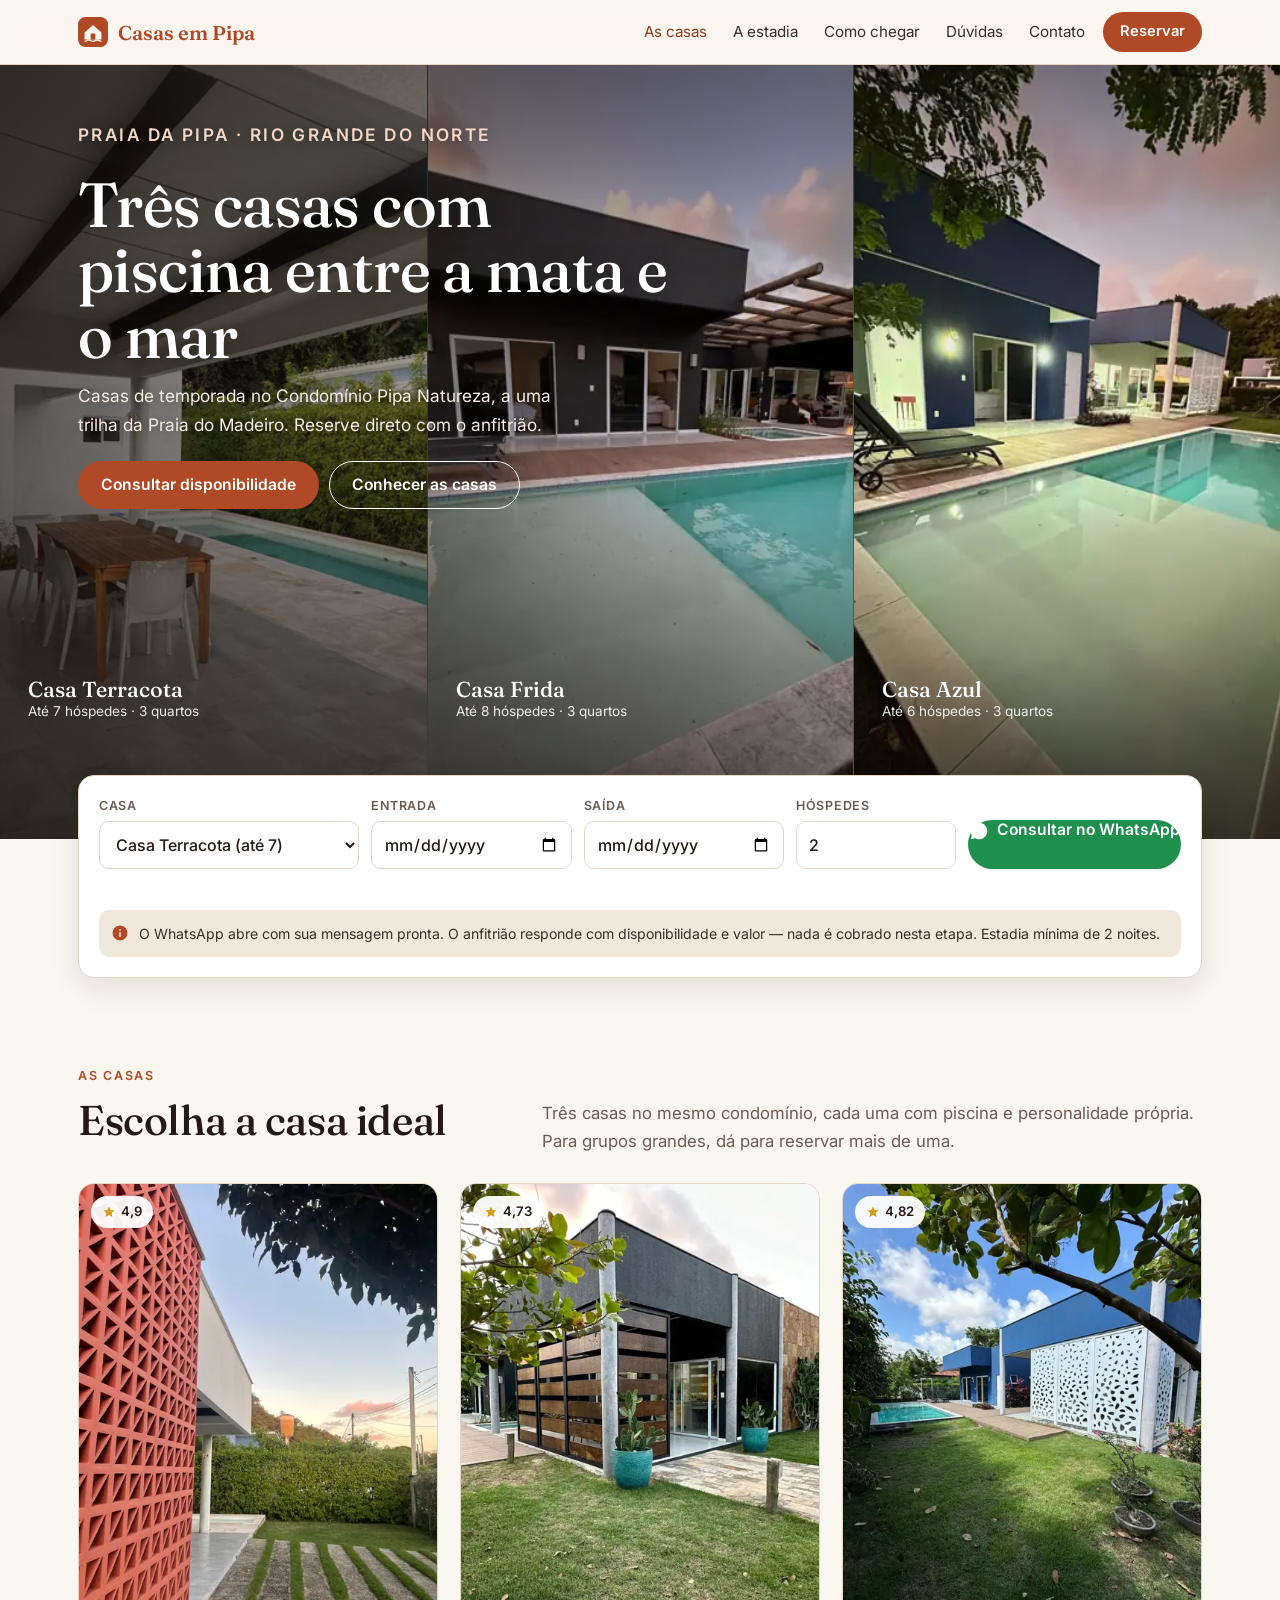
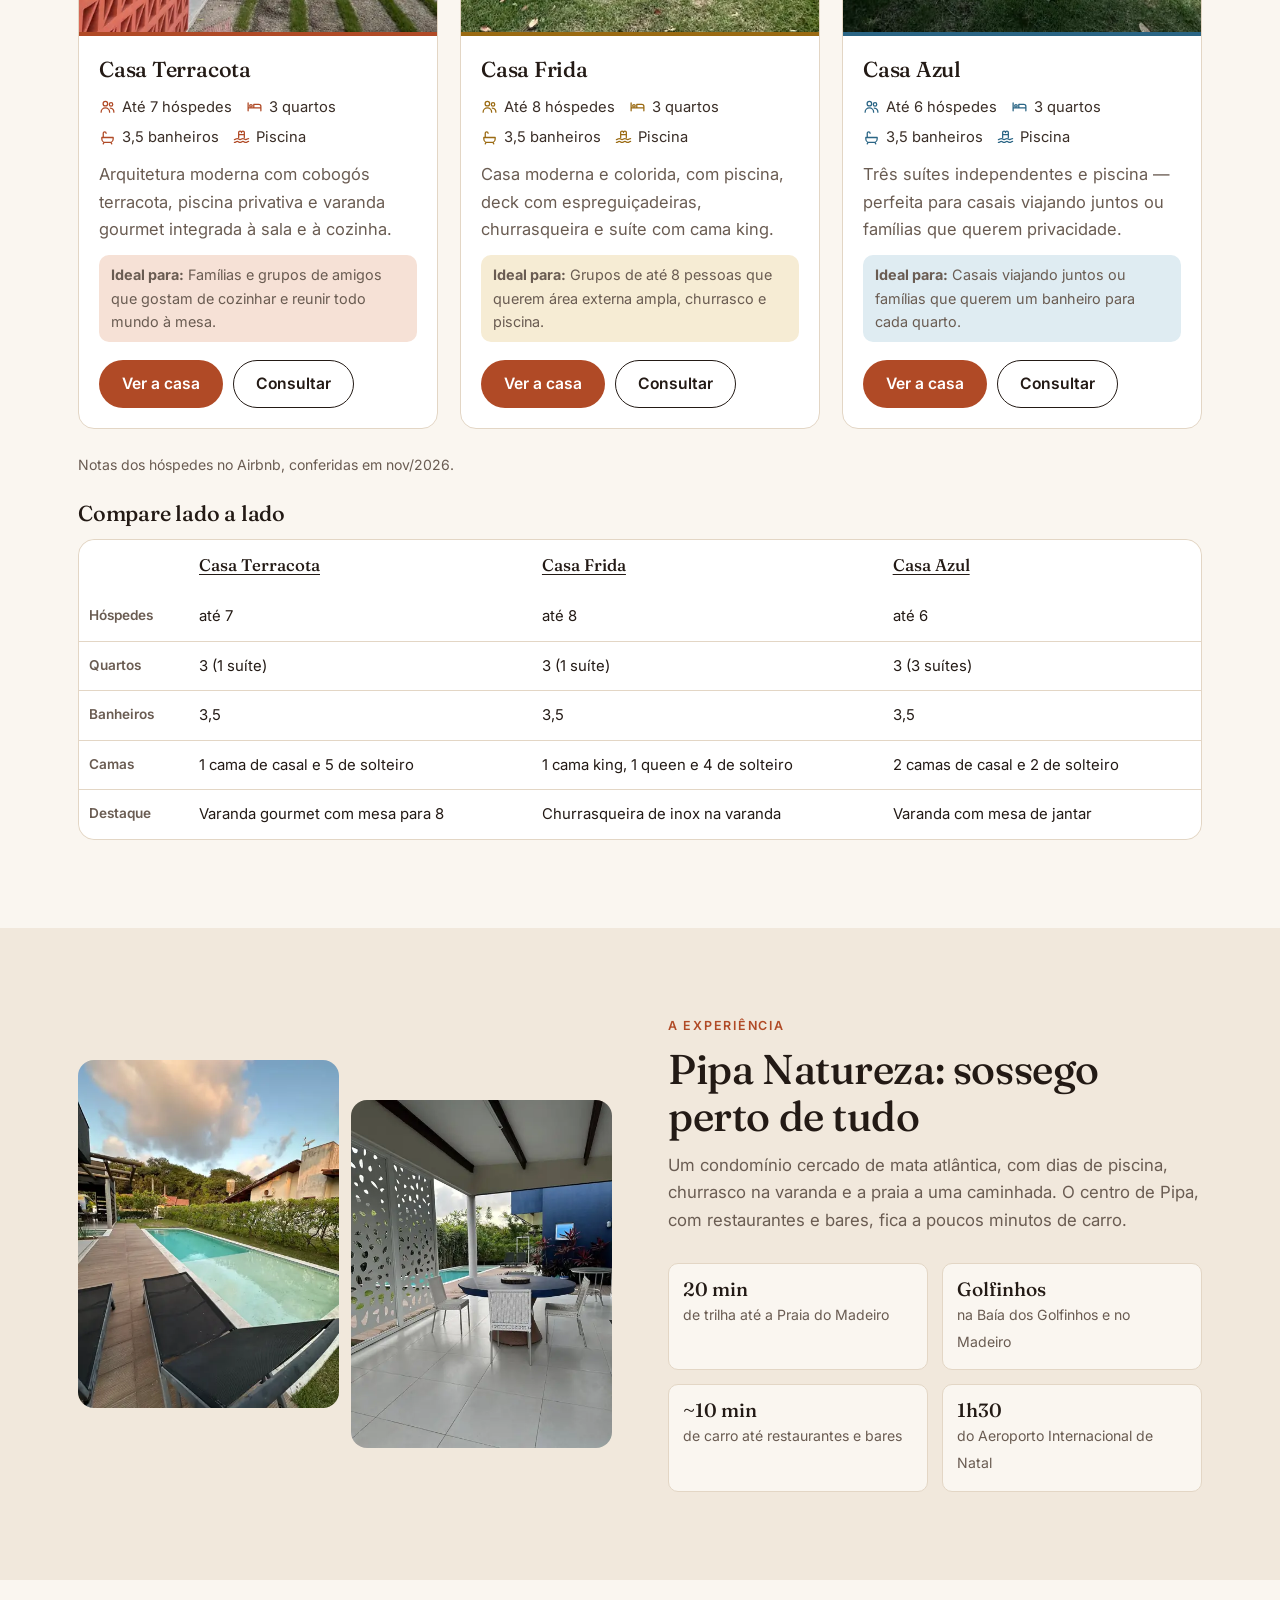
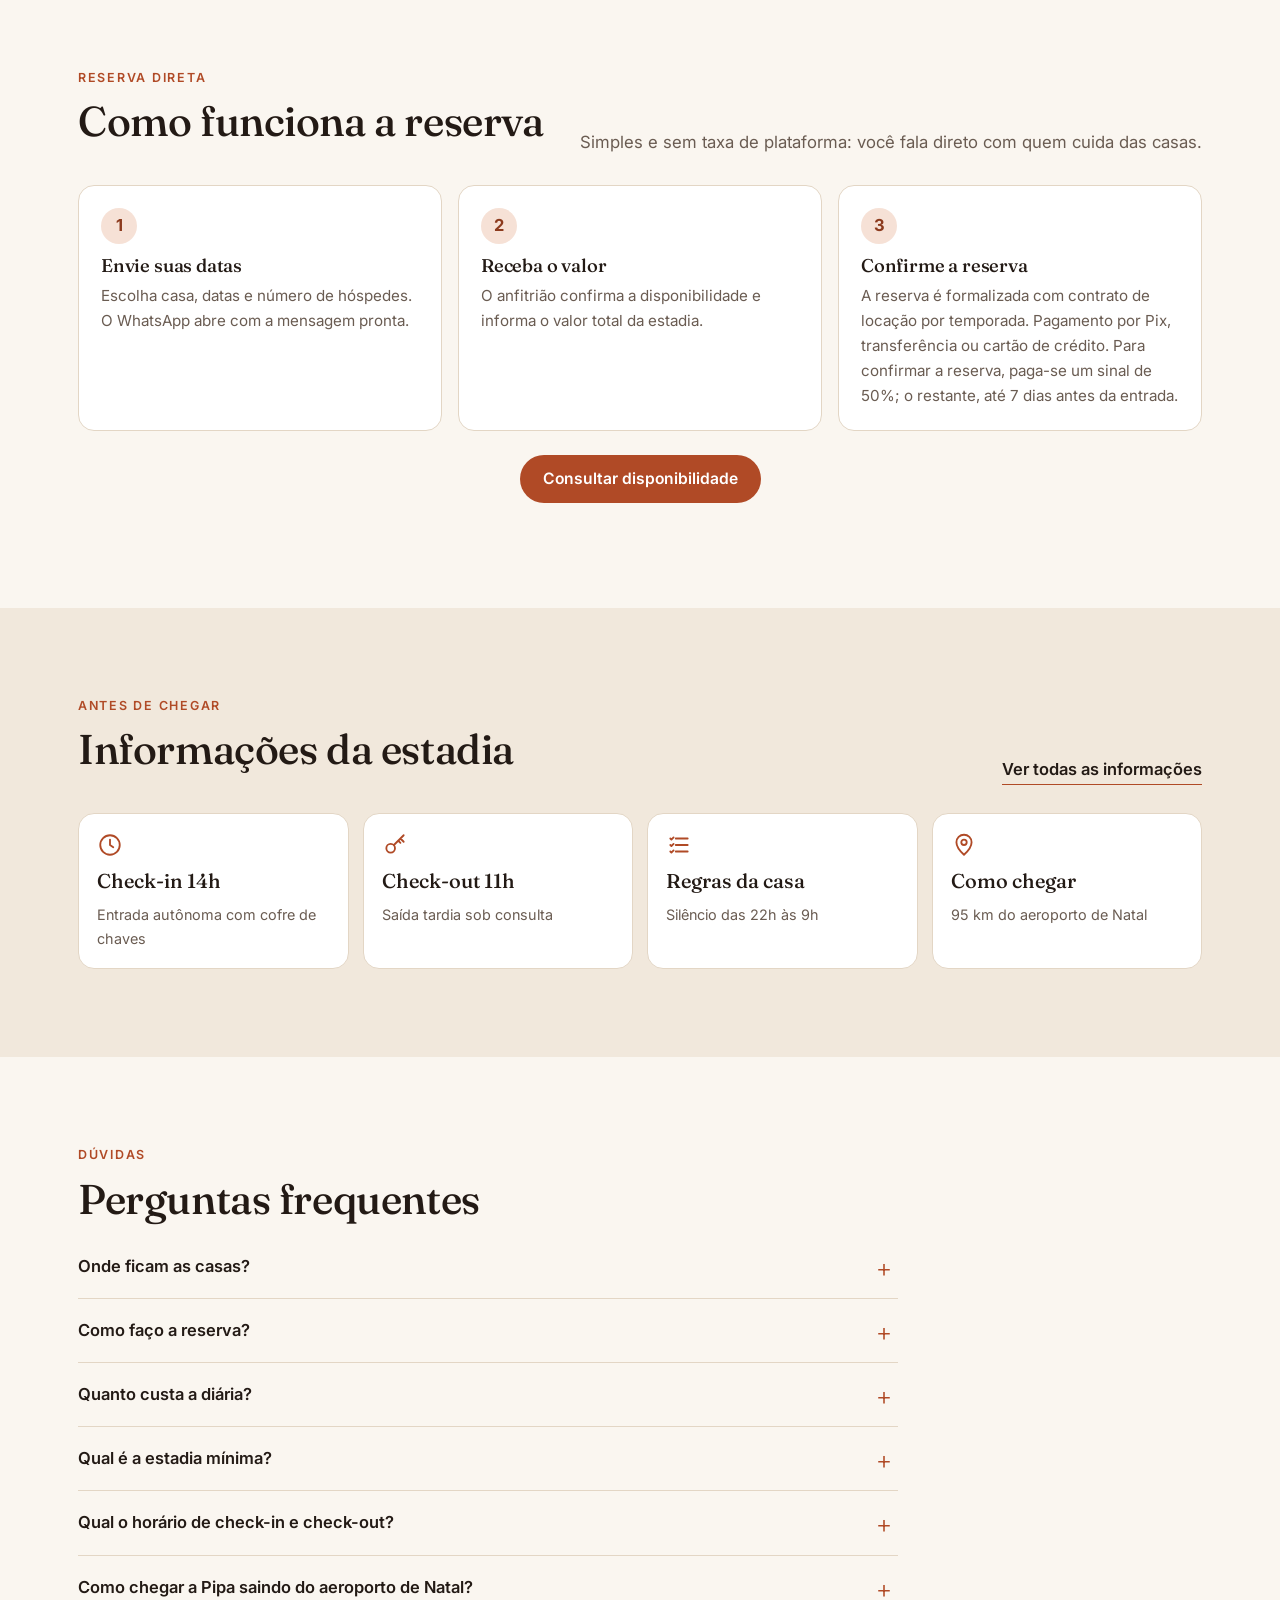
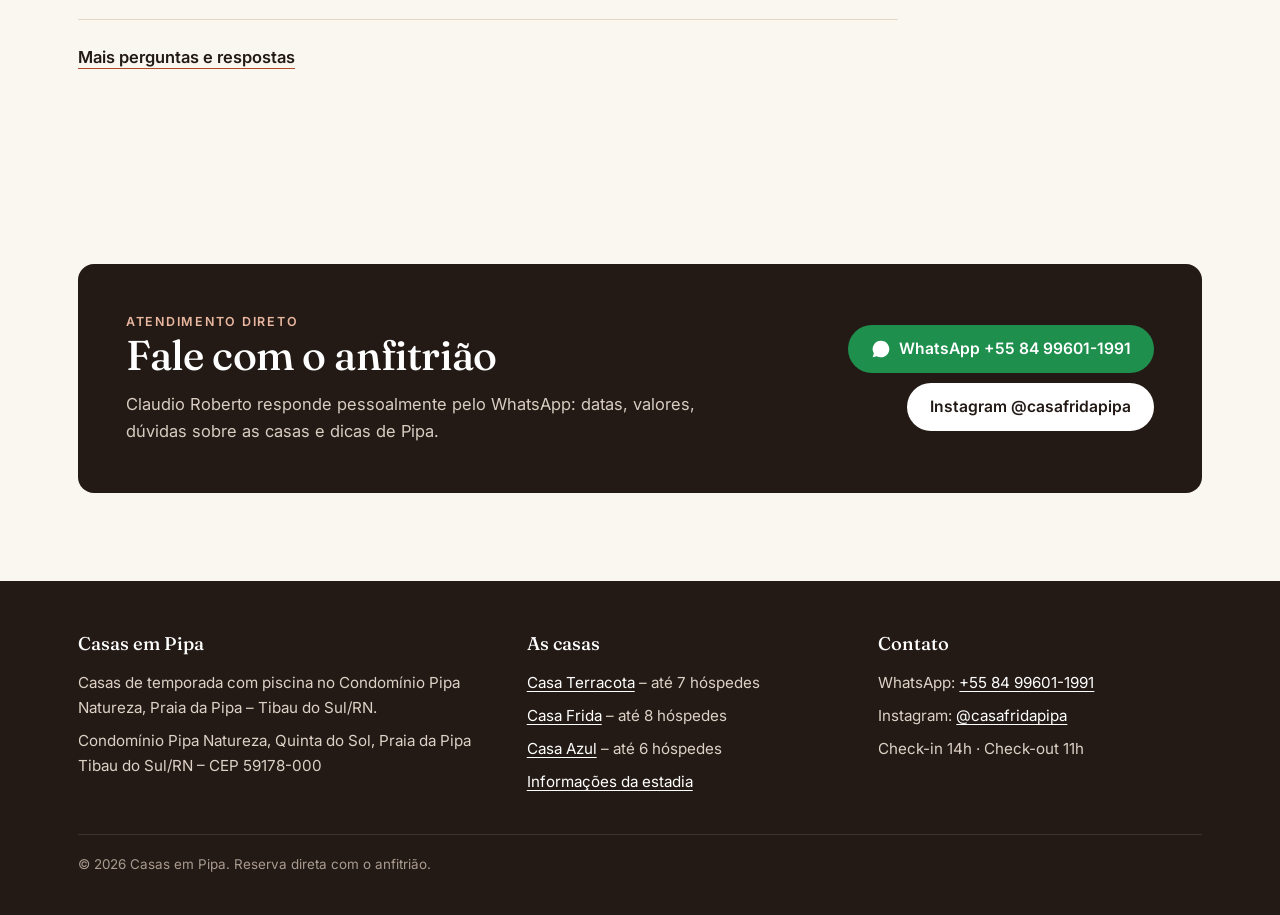
==== commit 346e9f71: "Políticas da reserva direta, quartos da Azul, 3,5 banheiros na Terracota e fotos da Terracota em alt" ====
--- a/index.html
+++ b/index.html
@@ -17,7 +17,7 @@
 <link href="https://fonts.googleapis.com/css2?family=Fraunces:opsz,wght@9..144,500;9..144,600&family=Inter:wght@400;500;600;700&display=swap" rel="stylesheet">
 <link rel="preload" as="image" href="img/sm/terracota-varanda-gourmet.webp" media="(max-width:899px)">
 <link rel="stylesheet" href="style.css">
-<script type="application/ld+json">{"@context": "https://schema.org", "@graph": [{"@type": "WebSite", "@id": "https://clau219.github.io/casas-pipa/#site", "url": "https://clau219.github.io/casas-pipa/", "name": "Casas em Pipa", "inLanguage": "pt-BR"}, {"@type": "LodgingBusiness", "@id": "https://clau219.github.io/casas-pipa/#negocio", "name": "Casas em Pipa", "description": "Três casas de temporada com piscina no Condomínio Pipa Natureza, Praia da Pipa (RN): Terracota, Frida e Azul. De 6 a 8 hóspedes por casa, até 21 juntas. Reserve direto com o anfitrião pelo WhatsApp.", "url": "https://clau219.github.io/casas-pipa/", "telephone": "+55 84 99601-1991", "image": "https://clau219.github.io/casas-pipa/img/terracota-varanda-gourmet.webp", "address": {"@type": "PostalAddress", "streetAddress": "Condomínio Pipa Natureza, Quinta do Sol", "addressLocality": "Tibau do Sul", "addressRegion": "RN", "postalCode": "59178-000", "addressCountry": "BR"}, "geo": {"@type": "GeoCoordinates", "latitude": -6.229008, "longitude": -35.072477}, "checkinTime": "14:00", "checkoutTime": "11:00", "areaServed": "Praia da Pipa, Tibau do Sul, RN", "sameAs": ["https://instagram.com/casafridapipa"], "makesOffer": [{"@type": "Offer", "itemOffered": {"@id": "https://clau219.github.io/casas-pipa/casa-terracota.html#casa"}}, {"@type": "Offer", "itemOffered": {"@id": "https://clau219.github.io/casas-pipa/casa-frida.html#casa"}}, {"@type": "Offer", "itemOffered": {"@id": "https://clau219.github.io/casas-pipa/casa-azul.html#casa"}}]}, {"@type": "LodgingBusiness", "@id": "https://clau219.github.io/casas-pipa/casa-terracota.html#casa", "name": "Casa Terracota – Pipa Natureza", "description": "Casa de temporada com piscina, 3 quartos e ar-condicionado no Condomínio Pipa Natureza, Praia da Pipa (RN). Até 7 hóspedes. Reserve direto pelo WhatsApp.", "url": "https://clau219.github.io/casas-pipa/casa-terracota.html", "telephone": "+55 84 99601-1991", "address": {"@type": "PostalAddress", "streetAddress": "Condomínio Pipa Natureza, Quinta do Sol", "addressLocality": "Tibau do Sul", "addressRegion": "RN", "postalCode": "59178-000", "addressCountry": "BR"}, "geo": {"@type": "GeoCoordinates", "latitude": -6.229008, "longitude": -35.072477}, "checkinTime": "14:00", "checkoutTime": "11:00", "numberOfRooms": 3, "amenityFeature": [{"@type": "LocationFeatureSpecification", "name": "Piscina privativa", "value": true}, {"@type": "LocationFeatureSpecification", "name": "Varanda gourmet com mesa para 8", "value": true}, {"@type": "LocationFeatureSpecification", "name": "Ar-condicionado nos quartos", "value": true}, {"@type": "LocationFeatureSpecification", "name": "Cozinha completa com bancada", "value": true}, {"@type": "LocationFeatureSpecification", "name": "Wi-Fi", "value": true}, {"@type": "LocationFeatureSpecification", "name": "Smart TV", "value": true}, {"@type": "LocationFeatureSpecification", "name": "Jardim gramado", "value": true}, {"@type": "LocationFeatureSpecification", "name": "Vaga para 1 carro", "value": true}, {"@type": "LocationFeatureSpecification", "name": "Roupa de cama e banho", "value": true}], "containedInPlace": {"@type": "Place", "name": "Condomínio Pipa Natureza, Praia da Pipa"}, "image": ["https://clau219.github.io/casas-pipa/img/terracota-piscina.webp", "https://clau219.github.io/casas-pipa/img/terracota-fachada.webp", "https://clau219.github.io/casas-pipa/img/terracota-varanda-gourmet.webp", "https://clau219.github.io/casas-pipa/img/terracota-sala-cozinha.webp", "https://clau219.github.io/casas-pipa/img/terracota-cozinha.webp", "https://clau219.github.io/casas-pipa/img/terracota-sala.webp", "https://clau219.github.io/casas-pipa/img/terracota-quarto-casal.webp", "https://clau219.github.io/casas-pipa/img/terracota-quarto-solteiro.webp", "https://clau219.github.io/casas-pipa/img/terracota-banheiro.webp", "https://clau219.github.io/casas-pipa/img/terracota-jardim.webp", "https://clau219.github.io/casas-pipa/img/terracota-sala-integrada.webp", "https://clau219.github.io/casas-pipa/img/terracota-entrada.webp"]}, {"@type": "LodgingBusiness", "@id": "https://clau219.github.io/casas-pipa/casa-frida.html#casa", "name": "Casa Frida – Pipa Natureza", "description": "Casa Frida: 3 quartos com suíte king, piscina, churrasqueira e adega no Condomínio Pipa Natureza, Praia da Pipa (RN). Até 8 hóspedes. Reserve pelo WhatsApp.", "url": "https://clau219.github.io/casas-pipa/casa-frida.html", "telephone": "+55 84 99601-1991", "address": {"@type": "PostalAddress", "streetAddress": "Condomínio Pipa Natureza, Quinta do Sol", "addressLocality": "Tibau do Sul", "addressRegion": "RN", "postalCode": "59178-000", "addressCountry": "BR"}, "geo": {"@type": "GeoCoordinates", "latitude": -6.229008, "longitude": -35.072477}, "checkinTime": "14:00", "checkoutTime": "11:00", "numberOfRooms": 3, "amenityFeature": [{"@type": "LocationFeatureSpecification", "name": "Duas piscinas", "value": true}, {"@type": "LocationFeatureSpecification", "name": "Churrasqueira de inox na varanda", "value": true}, {"@type": "LocationFeatureSpecification", "name": "Mesa de jantar para 6", "value": true}, {"@type": "LocationFeatureSpecification", "name": "Suíte com cama king", "value": true}, {"@type": "LocationFeatureSpecification", "name": "Ar-condicionado e ventilador de teto", "value": true}, {"@type": "LocationFeatureSpecification", "name": "TV 50\" e Chromecast", "value": true}, {"@type": "LocationFeatureSpecification", "name": "Adega de vinhos", "value": true}, {"@type": "LocationFeatureSpecification", "name": "Air fryer, cafeteira e forno elétrico", "value": true}, {"@type": "LocationFeatureSpecification", "name": "Wi-Fi", "value": true}, {"@type": "LocationFeatureSpecification", "name": "Vaga para 1 carro", "value": true}, {"@type": "LocationFeatureSpecification", "name": "Roupa de cama e banho", "value": true}], "containedInPlace": {"@type": "Place", "name": "Condomínio Pipa Natureza, Praia da Pipa"}, "image": ["https://clau219.github.io/casas-pipa/img/frida-piscina.webp", "https://clau219.github.io/casas-pipa/img/frida-piscina-casa.webp", "https://clau219.github.io/casas-pipa/img/frida-fachada.webp", "https://clau219.github.io/casas-pipa/img/frida-deck.webp", "https://clau219.github.io/casas-pipa/img/frida-sala-jantar.webp", "https://clau219.github.io/casas-pipa/img/frida-cozinha.webp", "https://clau219.github.io/casas-pipa/img/frida-sala.webp", "https://clau219.github.io/casas-pipa/img/frida-sala-integrada.webp", "https://clau219.github.io/casas-pipa/img/frida-suite-king.webp", "https://clau219.github.io/casas-pipa/img/frida-quarto.webp", "https://clau219.github.io/casas-pipa/img/frida-quarto-solteiro.webp", "https://clau219.github.io/casas-pipa/img/frida-banheiro.webp", "https://clau219.github.io/casas-pipa/img/frida-area-externa.webp", "https://clau219.github.io/casas-pipa/img/frida-lateral.webp"]}, {"@type": "LodgingBusiness", "@id": "https://clau219.github.io/casas-pipa/casa-azul.html#casa", "name": "Casa Azul – Pipa Natureza", "description": "Casa Azul: 3 suítes e piscina no Condomínio Pipa Natureza, Praia da Pipa (RN). Ideal para casais e famílias, até 6 hóspedes. Reserve direto pelo WhatsApp.", "url": "https://clau219.github.io/casas-pipa/casa-azul.html", "telephone": "+55 84 99601-1991", "address": {"@type": "PostalAddress", "streetAddress": "Condomínio Pipa Natureza, Quinta do Sol", "addressLocality": "Tibau do Sul", "addressRegion": "RN", "postalCode": "59178-000", "addressCountry": "BR"}, "geo": {"@type": "GeoCoordinates", "latitude": -6.229008, "longitude": -35.072477}, "checkinTime": "14:00", "checkoutTime": "11:00", "numberOfRooms": 3, "amenityFeature": [{"@type": "LocationFeatureSpecification", "name": "Piscina privativa", "value": true}, {"@type": "LocationFeatureSpecification", "name": "Varanda com mesa de jantar", "value": true}, {"@type": "LocationFeatureSpecification", "name": "Churrasqueira", "value": true}, {"@type": "LocationFeatureSpecification", "name": "3 suítes com banheiro privativo e ar-condicionado", "value": true}, {"@type": "LocationFeatureSpecification", "name": "Cozinha equipada", "value": true}, {"@type": "LocationFeatureSpecification", "name": "Geladeira com freezer", "value": true}, {"@type": "LocationFeatureSpecification", "name": "Cervejeira", "value": true}, {"@type": "LocationFeatureSpecification", "name": "Smart TV na sala", "value": true}, {"@type": "LocationFeatureSpecification", "name": "Wi-Fi", "value": true}, {"@type": "LocationFeatureSpecification", "name": "Vaga para 1 carro", "value": true}, {"@type": "LocationFeatureSpecification", "name": "Roupa de cama e banho", "value": true}], "containedInPlace": {"@type": "Place", "name": "Condomínio Pipa Natureza, Praia da Pipa"}, "image": ["https://clau219.github.io/casas-pipa/img/azul-piscina.webp", "https://clau219.github.io/casas-pipa/img/azul-fachada.webp", "https://clau219.github.io/casas-pipa/img/azul-entrada.webp", "https://clau219.github.io/casas-pipa/img/azul-varanda.webp", "https://clau219.github.io/casas-pipa/img/azul-sala.webp", "https://clau219.github.io/casas-pipa/img/azul-cozinha.webp", "https://clau219.github.io/casas-pipa/img/azul-sala-jantar.webp", "https://clau219.github.io/casas-pipa/img/azul-sala-estar.webp", "https://clau219.github.io/casas-pipa/img/azul-suite-1.webp", "https://clau219.github.io/casas-pipa/img/azul-suite-2.webp", "https://clau219.github.io/casas-pipa/img/azul-suite-3.webp", "https://clau219.github.io/casas-pipa/img/azul-banheiro.webp", "https://clau219.github.io/casas-pipa/img/azul-piscina-jardim.webp", "https://clau219.github.io/casas-pipa/img/azul-jardim.webp"]}, {"@type": "FAQPage", "mainEntity": [{"@type": "Question", "name": "Onde ficam as casas?", "acceptedAnswer": {"@type": "Answer", "text": "As três casas ficam no Condomínio Pipa Natureza (Quinta do Sol), na Praia da Pipa, município de Tibau do Sul (RN). O centro de Pipa fica a poucos minutos de carro e há uma trilha de cerca de 20 minutos até a Praia do Madeiro."}}, {"@type": "Question", "name": "Como faço a reserva?", "acceptedAnswer": {"@type": "Answer", "text": "Preencha datas e número de hóspedes no formulário do site: ele abre o WhatsApp com a mensagem pronta. O anfitrião responde com a disponibilidade e o valor, e a reserva é formalizada com contrato de locação por temporada."}}, {"@type": "Question", "name": "Quanto custa a diária?", "acceptedAnswer": {"@type": "Answer", "text": "O valor varia conforme as datas, o número de noites e de hóspedes. Você recebe o valor exato na resposta da consulta pelo WhatsApp, sem compromisso."}}, {"@type": "Question", "name": "Qual é a estadia mínima?", "acceptedAnswer": {"@type": "Answer", "text": "A estadia mínima é de 2 noites."}}, {"@type": "Question", "name": "Qual o horário de check-in e check-out?", "acceptedAnswer": {"@type": "Answer", "text": "O check-in é a partir das 14h e o check-out até as 11h. A entrada é autônoma: as chaves ficam em um cofre ao lado da porta, e o código é enviado um dia antes da chegada. Chegada antecipada ou saída tardia podem ser combinadas conforme a disponibilidade."}}, {"@type": "Question", "name": "Como chegar a Pipa saindo do aeroporto de Natal?", "acceptedAnswer": {"@type": "Answer", "text": "São cerca de 95 km (1h30 de carro) pela BR-101 Sul até Goianinha e depois em direção a Pipa. Há locadoras no aeroporto, e também é possível contratar transfer (em média R$ 250 a R$ 400 por veículo) — podemos indicar um motorista de confiança."}}, {"@type": "Question", "name": "As casas têm estacionamento?", "acceptedAnswer": {"@type": "Answer", "text": "Sim, cada casa tem vaga para 1 carro, e é permitido estacionar na rua em frente à casa, no sentido correto da via."}}, {"@type": "Question", "name": "Roupa de cama e toalhas estão incluídas?", "acceptedAnswer": {"@type": "Answer", "text": "Sim. As casas têm roupa de cama e banho para todos os hóspedes."}}, {"@type": "Question", "name": "Dá para alugar mais de uma casa?", "acceptedAnswer": {"@type": "Answer", "text": "Sim. As três casas ficam no mesmo condomínio e, juntas, recebem até 21 pessoas — ótimo para famílias grandes e grupos. Escolha “Mais de uma casa” no formulário."}}]}]}</script>
+<script type="application/ld+json">{"@context": "https://schema.org", "@graph": [{"@type": "WebSite", "@id": "https://clau219.github.io/casas-pipa/#site", "url": "https://clau219.github.io/casas-pipa/", "name": "Casas em Pipa", "inLanguage": "pt-BR"}, {"@type": "LodgingBusiness", "@id": "https://clau219.github.io/casas-pipa/#negocio", "name": "Casas em Pipa", "description": "Três casas de temporada com piscina no Condomínio Pipa Natureza, Praia da Pipa (RN): Terracota, Frida e Azul. De 6 a 8 hóspedes por casa, até 21 juntas. Reserve direto com o anfitrião pelo WhatsApp.", "url": "https://clau219.github.io/casas-pipa/", "telephone": "+55 84 99601-1991", "image": "https://clau219.github.io/casas-pipa/img/terracota-varanda-gourmet.webp", "address": {"@type": "PostalAddress", "streetAddress": "Condomínio Pipa Natureza, Quinta do Sol", "addressLocality": "Tibau do Sul", "addressRegion": "RN", "postalCode": "59178-000", "addressCountry": "BR"}, "geo": {"@type": "GeoCoordinates", "latitude": -6.229008, "longitude": -35.072477}, "checkinTime": "14:00", "checkoutTime": "11:00", "areaServed": "Praia da Pipa, Tibau do Sul, RN", "sameAs": ["https://instagram.com/casafridapipa"], "makesOffer": [{"@type": "Offer", "itemOffered": {"@id": "https://clau219.github.io/casas-pipa/casa-terracota.html#casa"}}, {"@type": "Offer", "itemOffered": {"@id": "https://clau219.github.io/casas-pipa/casa-frida.html#casa"}}, {"@type": "Offer", "itemOffered": {"@id": "https://clau219.github.io/casas-pipa/casa-azul.html#casa"}}]}, {"@type": "LodgingBusiness", "@id": "https://clau219.github.io/casas-pipa/casa-terracota.html#casa", "name": "Casa Terracota – Pipa Natureza", "description": "Casa de temporada com piscina, 3 quartos e ar-condicionado no Condomínio Pipa Natureza, Praia da Pipa (RN). Até 7 hóspedes. Reserve direto pelo WhatsApp.", "url": "https://clau219.github.io/casas-pipa/casa-terracota.html", "telephone": "+55 84 99601-1991", "address": {"@type": "PostalAddress", "streetAddress": "Condomínio Pipa Natureza, Quinta do Sol", "addressLocality": "Tibau do Sul", "addressRegion": "RN", "postalCode": "59178-000", "addressCountry": "BR"}, "geo": {"@type": "GeoCoordinates", "latitude": -6.229008, "longitude": -35.072477}, "checkinTime": "14:00", "checkoutTime": "11:00", "numberOfRooms": 3, "amenityFeature": [{"@type": "LocationFeatureSpecification", "name": "Piscina privativa", "value": true}, {"@type": "LocationFeatureSpecification", "name": "Varanda gourmet com mesa para 8", "value": true}, {"@type": "LocationFeatureSpecification", "name": "Ar-condicionado nos quartos", "value": true}, {"@type": "LocationFeatureSpecification", "name": "Cozinha completa com bancada", "value": true}, {"@type": "LocationFeatureSpecification", "name": "Wi-Fi", "value": true}, {"@type": "LocationFeatureSpecification", "name": "Smart TV", "value": true}, {"@type": "LocationFeatureSpecification", "name": "Jardim gramado", "value": true}, {"@type": "LocationFeatureSpecification", "name": "Vaga para 1 carro", "value": true}, {"@type": "LocationFeatureSpecification", "name": "Roupa de cama e banho", "value": true}], "containedInPlace": {"@type": "Place", "name": "Condomínio Pipa Natureza, Praia da Pipa"}, "image": ["https://clau219.github.io/casas-pipa/img/terracota-varanda-gourmet.webp", "https://clau219.github.io/casas-pipa/img/terracota-piscina.webp", "https://clau219.github.io/casas-pipa/img/terracota-fachada.webp", "https://clau219.github.io/casas-pipa/img/terracota-piscina-cobogo.webp", "https://clau219.github.io/casas-pipa/img/terracota-sala-cozinha.webp", "https://clau219.github.io/casas-pipa/img/terracota-cozinha.webp", "https://clau219.github.io/casas-pipa/img/terracota-sala-integrada.webp", "https://clau219.github.io/casas-pipa/img/terracota-sala.webp", "https://clau219.github.io/casas-pipa/img/terracota-quarto-casal.webp", "https://clau219.github.io/casas-pipa/img/terracota-quarto-solteiro.webp", "https://clau219.github.io/casas-pipa/img/terracota-quarto-solteiro-2.webp", "https://clau219.github.io/casas-pipa/img/terracota-banheiro.webp", "https://clau219.github.io/casas-pipa/img/terracota-entrada.webp", "https://clau219.github.io/casas-pipa/img/terracota-cobogo.webp", "https://clau219.github.io/casas-pipa/img/terracota-jardim.webp", "https://clau219.github.io/casas-pipa/img/terracota-caminho.webp"]}, {"@type": "LodgingBusiness", "@id": "https://clau219.github.io/casas-pipa/casa-frida.html#casa", "name": "Casa Frida – Pipa Natureza", "description": "Casa Frida: 3 quartos com suíte king, piscina, churrasqueira e adega no Condomínio Pipa Natureza, Praia da Pipa (RN). Até 8 hóspedes. Reserve pelo WhatsApp.", "url": "https://clau219.github.io/casas-pipa/casa-frida.html", "telephone": "+55 84 99601-1991", "address": {"@type": "PostalAddress", "streetAddress": "Condomínio Pipa Natureza, Quinta do Sol", "addressLocality": "Tibau do Sul", "addressRegion": "RN", "postalCode": "59178-000", "addressCountry": "BR"}, "geo": {"@type": "GeoCoordinates", "latitude": -6.229008, "longitude": -35.072477}, "checkinTime": "14:00", "checkoutTime": "11:00", "numberOfRooms": 3, "amenityFeature": [{"@type": "LocationFeatureSpecification", "name": "Duas piscinas", "value": true}, {"@type": "LocationFeatureSpecification", "name": "Churrasqueira de inox na varanda", "value": true}, {"@type": "LocationFeatureSpecification", "name": "Mesa de jantar para 6", "value": true}, {"@type": "LocationFeatureSpecification", "name": "Suíte com cama king", "value": true}, {"@type": "LocationFeatureSpecification", "name": "Ar-condicionado e ventilador de teto", "value": true}, {"@type": "LocationFeatureSpecification", "name": "TV 50\" e Chromecast", "value": true}, {"@type": "LocationFeatureSpecification", "name": "Adega de vinhos", "value": true}, {"@type": "LocationFeatureSpecification", "name": "Air fryer, cafeteira e forno elétrico", "value": true}, {"@type": "LocationFeatureSpecification", "name": "Wi-Fi", "value": true}, {"@type": "LocationFeatureSpecification", "name": "Vaga para 1 carro", "value": true}, {"@type": "LocationFeatureSpecification", "name": "Roupa de cama e banho", "value": true}], "containedInPlace": {"@type": "Place", "name": "Condomínio Pipa Natureza, Praia da Pipa"}, "image": ["https://clau219.github.io/casas-pipa/img/frida-piscina.webp", "https://clau219.github.io/casas-pipa/img/frida-piscina-casa.webp", "https://clau219.github.io/casas-pipa/img/frida-fachada.webp", "https://clau219.github.io/casas-pipa/img/frida-deck.webp", "https://clau219.github.io/casas-pipa/img/frida-sala-jantar.webp", "https://clau219.github.io/casas-pipa/img/frida-cozinha.webp", "https://clau219.github.io/casas-pipa/img/frida-sala.webp", "https://clau219.github.io/casas-pipa/img/frida-sala-integrada.webp", "https://clau219.github.io/casas-pipa/img/frida-suite-king.webp", "https://clau219.github.io/casas-pipa/img/frida-quarto.webp", "https://clau219.github.io/casas-pipa/img/frida-quarto-solteiro.webp", "https://clau219.github.io/casas-pipa/img/frida-banheiro.webp", "https://clau219.github.io/casas-pipa/img/frida-area-externa.webp", "https://clau219.github.io/casas-pipa/img/frida-lateral.webp"]}, {"@type": "LodgingBusiness", "@id": "https://clau219.github.io/casas-pipa/casa-azul.html#casa", "name": "Casa Azul – Pipa Natureza", "description": "Casa Azul: 3 suítes e piscina no Condomínio Pipa Natureza, Praia da Pipa (RN). Ideal para casais e famílias, até 6 hóspedes. Reserve direto pelo WhatsApp.", "url": "https://clau219.github.io/casas-pipa/casa-azul.html", "telephone": "+55 84 99601-1991", "address": {"@type": "PostalAddress", "streetAddress": "Condomínio Pipa Natureza, Quinta do Sol", "addressLocality": "Tibau do Sul", "addressRegion": "RN", "postalCode": "59178-000", "addressCountry": "BR"}, "geo": {"@type": "GeoCoordinates", "latitude": -6.229008, "longitude": -35.072477}, "checkinTime": "14:00", "checkoutTime": "11:00", "numberOfRooms": 3, "amenityFeature": [{"@type": "LocationFeatureSpecification", "name": "Piscina privativa", "value": true}, {"@type": "LocationFeatureSpecification", "name": "Varanda com mesa de jantar", "value": true}, {"@type": "LocationFeatureSpecification", "name": "Churrasqueira", "value": true}, {"@type": "LocationFeatureSpecification", "name": "3 suítes com banheiro privativo e ar-condicionado", "value": true}, {"@type": "LocationFeatureSpecification", "name": "Cozinha equipada", "value": true}, {"@type": "LocationFeatureSpecification", "name": "Geladeira com freezer", "value": true}, {"@type": "LocationFeatureSpecification", "name": "Cervejeira", "value": true}, {"@type": "LocationFeatureSpecification", "name": "Smart TV na sala", "value": true}, {"@type": "LocationFeatureSpecification", "name": "Wi-Fi", "value": true}, {"@type": "LocationFeatureSpecification", "name": "Vaga para 1 carro", "value": true}, {"@type": "LocationFeatureSpecification", "name": "Roupa de cama e banho", "value": true}], "containedInPlace": {"@type": "Place", "name": "Condomínio Pipa Natureza, Praia da Pipa"}, "image": ["https://clau219.github.io/casas-pipa/img/azul-piscina.webp", "https://clau219.github.io/casas-pipa/img/azul-fachada.webp", "https://clau219.github.io/casas-pipa/img/azul-entrada.webp", "https://clau219.github.io/casas-pipa/img/azul-varanda.webp", "https://clau219.github.io/casas-pipa/img/azul-sala.webp", "https://clau219.github.io/casas-pipa/img/azul-cozinha.webp", "https://clau219.github.io/casas-pipa/img/azul-sala-jantar.webp", "https://clau219.github.io/casas-pipa/img/azul-sala-estar.webp", "https://clau219.github.io/casas-pipa/img/azul-suite-1.webp", "https://clau219.github.io/casas-pipa/img/azul-suite-2.webp", "https://clau219.github.io/casas-pipa/img/azul-suite-3.webp", "https://clau219.github.io/casas-pipa/img/azul-banheiro.webp", "https://clau219.github.io/casas-pipa/img/azul-piscina-jardim.webp", "https://clau219.github.io/casas-pipa/img/azul-jardim.webp"]}, {"@type": "FAQPage", "mainEntity": [{"@type": "Question", "name": "Onde ficam as casas?", "acceptedAnswer": {"@type": "Answer", "text": "As três casas ficam no Condomínio Pipa Natureza (Quinta do Sol), na Praia da Pipa, município de Tibau do Sul (RN). O centro de Pipa fica a poucos minutos de carro e há uma trilha de cerca de 20 minutos até a Praia do Madeiro."}}, {"@type": "Question", "name": "Como faço a reserva?", "acceptedAnswer": {"@type": "Answer", "text": "Preencha datas e número de hóspedes no formulário do site: ele abre o WhatsApp com a mensagem pronta. O anfitrião responde com a disponibilidade e o valor, e a reserva é formalizada com contrato de locação por temporada. Pagamento por Pix, transferência ou cartão de crédito. Para confirmar a reserva, paga-se um sinal de 50%; o restante, até 7 dias antes da entrada."}}, {"@type": "Question", "name": "Quanto custa a diária?", "acceptedAnswer": {"@type": "Answer", "text": "O valor varia conforme as datas, o número de noites e de hóspedes. Você recebe o valor exato na resposta da consulta pelo WhatsApp, sem compromisso."}}, {"@type": "Question", "name": "Qual é a estadia mínima?", "acceptedAnswer": {"@type": "Answer", "text": "A estadia mínima é de 2 noites."}}, {"@type": "Question", "name": "Qual o horário de check-in e check-out?", "acceptedAnswer": {"@type": "Answer", "text": "O check-in é a partir das 14h e o check-out até as 11h. A entrada é autônoma: as chaves ficam em um cofre ao lado da porta, e o código é enviado um dia antes da chegada. Chegada antecipada ou saída tardia podem ser combinadas conforme a disponibilidade."}}, {"@type": "Question", "name": "Como chegar a Pipa saindo do aeroporto de Natal?", "acceptedAnswer": {"@type": "Answer", "text": "São cerca de 95 km (1h30 de carro) pela BR-101 Sul até Goianinha e depois em direção a Pipa. Há locadoras no aeroporto, e também é possível contratar transfer (em média R$ 250 a R$ 400 por veículo) — podemos indicar um motorista de confiança."}}, {"@type": "Question", "name": "As casas têm estacionamento?", "acceptedAnswer": {"@type": "Answer", "text": "Sim, cada casa tem vaga para 1 carro, e é permitido estacionar na rua em frente à casa, no sentido correto da via."}}, {"@type": "Question", "name": "Roupa de cama e toalhas estão incluídas?", "acceptedAnswer": {"@type": "Answer", "text": "Sim. As casas têm roupa de cama e banho para todos os hóspedes."}}, {"@type": "Question", "name": "Dá para alugar mais de uma casa?", "acceptedAnswer": {"@type": "Answer", "text": "Sim. As três casas ficam no mesmo condomínio e, juntas, recebem até 21 pessoas — ótimo para famílias grandes e grupos. Escolha “Mais de uma casa” no formulário."}}, {"@type": "Question", "name": "Aceitam animais de estimação?", "acceptedAnswer": {"@type": "Answer", "text": "Animais de estimação são bem-vindos, com taxa (a mesma praticada no Airbnb) informada na consulta. Avise ao reservar."}}, {"@type": "Question", "name": "Qual é a política de cancelamento?", "acceptedAnswer": {"@type": "Answer", "text": "Cancelamento até 30 dias antes da entrada: reembolso integral. Entre 30 e 7 dias antes: reembolso de 50% do valor pago. A menos de 7 dias da entrada: sem reembolso."}}, {"@type": "Question", "name": "Há taxa de limpeza?", "acceptedAnswer": {"@type": "Answer", "text": "Sem taxa de limpeza na reserva direta."}}, {"@type": "Question", "name": "Crianças e berço?", "acceptedAnswer": {"@type": "Answer", "text": "Crianças são bem-vindas. As casas não têm berço."}}, {"@type": "Question", "name": "Posso fazer eventos ou festas?", "acceptedAnswer": {"@type": "Answer", "text": "Não são permitidos eventos ou festas."}}]}]}</script>
 </head>
 <body>
 <a class="skip" href="#conteudo">Pular para o conteúdo</a>
@@ -33,7 +33,7 @@
 <main id="conteudo">
 
 <section class="hero" aria-label="As três casas" style="padding:0">
-  <div class="hero-media"><a class="hero-col" href="casa-terracota.html"><img src="img/terracota-varanda-gourmet.webp" srcset="img/sm/terracota-varanda-gourmet.webp 640w, img/terracota-varanda-gourmet.webp 1050w" sizes="(min-width:900px) 34vw, 86vw" alt="Piscina da Casa Terracota em Pipa" width="1050" height="1400" fetchpriority="high">
+  <div class="hero-media"><a class="hero-col" href="casa-terracota.html"><img src="img/terracota-varanda-gourmet.webp" srcset="img/sm/terracota-varanda-gourmet.webp 640w, img/terracota-varanda-gourmet.webp 1200w" sizes="(min-width:900px) 34vw, 86vw" alt="Varanda gourmet com mesa de jantar ao lado da piscina da Casa Terracota" width="1200" height="1600" fetchpriority="high">
       <span class="hero-tag"><b>Casa Terracota</b><small>Até 7 hóspedes · 3 quartos</small></span></a><a class="hero-col" href="casa-frida.html"><img src="img/frida-piscina.webp" srcset="img/sm/frida-piscina.webp 640w, img/frida-piscina.webp 1200w" sizes="(min-width:900px) 34vw, 86vw" alt="Piscina da Casa Frida no Condomínio Pipa Natureza, Pipa RN" width="1200" height="1600" loading="lazy" decoding="async">
       <span class="hero-tag"><b>Casa Frida</b><small>Até 8 hóspedes · 3 quartos</small></span></a><a class="hero-col" href="casa-azul.html"><img src="img/azul-piscina.webp" srcset="img/sm/azul-piscina.webp 640w, img/azul-piscina.webp 1200w" sizes="(min-width:900px) 34vw, 86vw" alt="Piscina da Casa Azul no Condomínio Pipa Natureza, Pipa RN" width="1200" height="1600" loading="lazy" decoding="async">
       <span class="hero-tag"><b>Casa Azul</b><small>Até 6 hóspedes · 3 quartos</small></span></a></div>
@@ -65,10 +65,10 @@
     <p class="lead">Três casas no mesmo condomínio, cada uma com piscina e personalidade própria. Para grupos grandes, dá para reservar mais de uma.</p></div>
   <div class="houses">
     <article class="house acc-terracota">
-      <a class="ph" href="casa-terracota.html" tabindex="-1" aria-hidden="true"><img src="img/terracota-jardim.webp" srcset="img/sm/terracota-jardim.webp 640w, img/terracota-jardim.webp 1050w" sizes="(min-width:760px) 33vw, 100vw" alt="" width="1050" height="1400" loading="lazy" decoding="async"><span class="badge"><svg viewBox="0 0 24 24" aria-hidden="true"><path d="M12 2.5l2.9 6.1 6.6.8-4.9 4.5 1.3 6.6L12 17.2l-5.9 3.3 1.3-6.6L2.5 9.4l6.6-.8z"/></svg>4,9</span></a>
+      <a class="ph" href="casa-terracota.html" tabindex="-1" aria-hidden="true"><img src="img/terracota-jardim.webp" srcset="img/sm/terracota-jardim.webp 640w, img/terracota-jardim.webp 1200w" sizes="(min-width:760px) 33vw, 100vw" alt="" width="1200" height="1600" loading="lazy" decoding="async"><span class="badge"><svg viewBox="0 0 24 24" aria-hidden="true"><path d="M12 2.5l2.9 6.1 6.6.8-4.9 4.5 1.3 6.6L12 17.2l-5.9 3.3 1.3-6.6L2.5 9.4l6.6-.8z"/></svg>4,9</span></a>
       <div class="body">
         <h3><a href="casa-terracota.html" style="color:inherit;text-decoration:none">Casa Terracota</a></h3>
-        <ul class="facts"><li><svg viewBox="0 0 24 24" aria-hidden="true"><circle cx="9" cy="8" r="3.2"/><path d="M3 20c0-3.3 2.7-6 6-6s6 2.7 6 6"/><circle cx="17" cy="9" r="2.4"/><path d="M16 14.2c2.9.3 5 2.6 5 5.8"/></svg>Até 7 hóspedes</li><li><svg viewBox="0 0 24 24" aria-hidden="true"><path d="M3 18V7M3 14h18v4M21 14v-2a3 3 0 0 0-3-3h-7v5"/><circle cx="7" cy="11" r="1.8"/></svg>3 quartos</li><li><svg viewBox="0 0 24 24" aria-hidden="true"><path d="M4 12h16v2a5 5 0 0 1-5 5H9a5 5 0 0 1-5-5v-2zM6 12V6a2 2 0 0 1 4 0M7 19l-1 2M17 19l1 2"/></svg>2,5 banheiros</li><li><svg viewBox="0 0 24 24" aria-hidden="true"><path d="M2 15c2 0 2-1.5 4-1.5s2 1.5 4 1.5 2-1.5 4-1.5 2 1.5 4 1.5 2-1.5 4-1.5M2 19c2 0 2-1.5 4-1.5s2 1.5 4 1.5 2-1.5 4-1.5 2 1.5 4 1.5 2-1.5 4-1.5M8 12V5a2 2 0 0 1 4 0M16 12V5a2 2 0 0 0-4 0M8 8h8"/></svg>Piscina</li></ul>
+        <ul class="facts"><li><svg viewBox="0 0 24 24" aria-hidden="true"><circle cx="9" cy="8" r="3.2"/><path d="M3 20c0-3.3 2.7-6 6-6s6 2.7 6 6"/><circle cx="17" cy="9" r="2.4"/><path d="M16 14.2c2.9.3 5 2.6 5 5.8"/></svg>Até 7 hóspedes</li><li><svg viewBox="0 0 24 24" aria-hidden="true"><path d="M3 18V7M3 14h18v4M21 14v-2a3 3 0 0 0-3-3h-7v5"/><circle cx="7" cy="11" r="1.8"/></svg>3 quartos</li><li><svg viewBox="0 0 24 24" aria-hidden="true"><path d="M4 12h16v2a5 5 0 0 1-5 5H9a5 5 0 0 1-5-5v-2zM6 12V6a2 2 0 0 1 4 0M7 19l-1 2M17 19l1 2"/></svg>3,5 banheiros</li><li><svg viewBox="0 0 24 24" aria-hidden="true"><path d="M2 15c2 0 2-1.5 4-1.5s2 1.5 4 1.5 2-1.5 4-1.5 2 1.5 4 1.5 2-1.5 4-1.5M2 19c2 0 2-1.5 4-1.5s2 1.5 4 1.5 2-1.5 4-1.5 2 1.5 4 1.5 2-1.5 4-1.5M8 12V5a2 2 0 0 1 4 0M16 12V5a2 2 0 0 0-4 0M8 8h8"/></svg>Piscina</li></ul>
         <p>Arquitetura moderna com cobogós terracota, piscina privativa e varanda gourmet integrada à sala e à cozinha.</p>
         <p class="ideal"><b>Ideal para:</b> Famílias e grupos de amigos que gostam de cozinhar e reunir todo mundo à mesa.</p>
         <div class="ctas"><a class="btn" href="casa-terracota.html">Ver a casa</a>
@@ -99,7 +99,7 @@
     </article></div>
   <p class="note mt">Notas dos hóspedes no Airbnb, conferidas em nov/2026.</p>
   <h3 class="mt" style="margin-bottom:12px">Compare lado a lado</h3>
-  <div class="table-scroll"><table class="compare"><thead><tr><td></td><th scope="col"><a href="casa-terracota.html" style="color:inherit">Casa Terracota</a></th><th scope="col"><a href="casa-frida.html" style="color:inherit">Casa Frida</a></th><th scope="col"><a href="casa-azul.html" style="color:inherit">Casa Azul</a></th></tr></thead><tbody><tr><th scope="row">Hóspedes</th><td>até 7</td><td>até 8</td><td>até 6</td></tr><tr><th scope="row">Quartos</th><td>3 (1 suíte)</td><td>3 (1 suíte)</td><td>3 (3 suítes)</td></tr><tr><th scope="row">Banheiros</th><td>2,5</td><td>3,5</td><td>3,5</td></tr><tr><th scope="row">Camas</th><td>1 cama de casal e 5 de solteiro</td><td>1 cama king, 1 queen e 4 de solteiro</td><td>2 camas de casal e 2 de solteiro</td></tr><tr><th scope="row">Destaque</th><td>Varanda gourmet com mesa para 8</td><td>Churrasqueira de inox na varanda</td><td>Varanda com mesa de jantar</td></tr></tbody></table></div>
+  <div class="table-scroll"><table class="compare"><thead><tr><td></td><th scope="col"><a href="casa-terracota.html" style="color:inherit">Casa Terracota</a></th><th scope="col"><a href="casa-frida.html" style="color:inherit">Casa Frida</a></th><th scope="col"><a href="casa-azul.html" style="color:inherit">Casa Azul</a></th></tr></thead><tbody><tr><th scope="row">Hóspedes</th><td>até 7</td><td>até 8</td><td>até 6</td></tr><tr><th scope="row">Quartos</th><td>3 (1 suíte)</td><td>3 (1 suíte)</td><td>3 (3 suítes)</td></tr><tr><th scope="row">Banheiros</th><td>3,5</td><td>3,5</td><td>3,5</td></tr><tr><th scope="row">Camas</th><td>1 cama de casal e 5 de solteiro</td><td>1 cama king, 1 queen e 4 de solteiro</td><td>2 camas de casal e 2 de solteiro</td></tr><tr><th scope="row">Destaque</th><td>Varanda gourmet com mesa para 8</td><td>Churrasqueira de inox na varanda</td><td>Varanda com mesa de jantar</td></tr></tbody></table></div>
 </div></section>
 
 <section class="alt" aria-labelledby="exp-t"><div class="wrap split">
@@ -123,7 +123,7 @@
   <ol class="steps">
     <li><h3>Envie suas datas</h3><p>Escolha casa, datas e número de hóspedes. O WhatsApp abre com a mensagem pronta.</p></li>
     <li><h3>Receba o valor</h3><p>O anfitrião confirma a disponibilidade e informa o valor total da estadia.</p></li>
-    <li><h3>Confirme a reserva</h3><p>A reserva é formalizada com contrato de locação por temporada.</p></li>
+    <li><h3>Confirme a reserva</h3><p>A reserva é formalizada com contrato de locação por temporada. Pagamento por Pix, transferência ou cartão de crédito. Para confirmar a reserva, paga-se um sinal de 50%; o restante, até 7 dias antes da entrada.</p></li>
   </ol>
   <p class="center mt"><a class="btn" href="#reservar">Consultar disponibilidade</a></p>
 </div></section>
@@ -141,7 +141,7 @@
 
 <section id="duvidas" aria-labelledby="faq-t"><div class="wrap">
   <p class="eyebrow">Dúvidas</p><h2 id="faq-t">Perguntas frequentes</h2>
-  <div class="faq"><details><summary>Onde ficam as casas?</summary><p>As três casas ficam no Condomínio Pipa Natureza (Quinta do Sol), na Praia da Pipa, município de Tibau do Sul (RN). O centro de Pipa fica a poucos minutos de carro e há uma trilha de cerca de 20 minutos até a Praia do Madeiro.</p></details><details><summary>Como faço a reserva?</summary><p>Preencha datas e número de hóspedes no formulário do site: ele abre o WhatsApp com a mensagem pronta. O anfitrião responde com a disponibilidade e o valor, e a reserva é formalizada com contrato de locação por temporada.</p></details><details><summary>Quanto custa a diária?</summary><p>O valor varia conforme as datas, o número de noites e de hóspedes. Você recebe o valor exato na resposta da consulta pelo WhatsApp, sem compromisso.</p></details><details><summary>Qual é a estadia mínima?</summary><p>A estadia mínima é de 2 noites.</p></details><details><summary>Qual o horário de check-in e check-out?</summary><p>O check-in é a partir das 14h e o check-out até as 11h. A entrada é autônoma: as chaves ficam em um cofre ao lado da porta, e o código é enviado um dia antes da chegada. Chegada antecipada ou saída tardia podem ser combinadas conforme a disponibilidade.</p></details><details><summary>Como chegar a Pipa saindo do aeroporto de Natal?</summary><p>São cerca de 95 km (1h30 de carro) pela BR-101 Sul até Goianinha e depois em direção a Pipa. Há locadoras no aeroporto, e também é possível contratar transfer (em média R$ 250 a R$ 400 por veículo) — podemos indicar um motorista de confiança.</p></details></div>
+  <div class="faq"><details><summary>Onde ficam as casas?</summary><p>As três casas ficam no Condomínio Pipa Natureza (Quinta do Sol), na Praia da Pipa, município de Tibau do Sul (RN). O centro de Pipa fica a poucos minutos de carro e há uma trilha de cerca de 20 minutos até a Praia do Madeiro.</p></details><details><summary>Como faço a reserva?</summary><p>Preencha datas e número de hóspedes no formulário do site: ele abre o WhatsApp com a mensagem pronta. O anfitrião responde com a disponibilidade e o valor, e a reserva é formalizada com contrato de locação por temporada. Pagamento por Pix, transferência ou cartão de crédito. Para confirmar a reserva, paga-se um sinal de 50%; o restante, até 7 dias antes da entrada.</p></details><details><summary>Quanto custa a diária?</summary><p>O valor varia conforme as datas, o número de noites e de hóspedes. Você recebe o valor exato na resposta da consulta pelo WhatsApp, sem compromisso.</p></details><details><summary>Qual é a estadia mínima?</summary><p>A estadia mínima é de 2 noites.</p></details><details><summary>Qual o horário de check-in e check-out?</summary><p>O check-in é a partir das 14h e o check-out até as 11h. A entrada é autônoma: as chaves ficam em um cofre ao lado da porta, e o código é enviado um dia antes da chegada. Chegada antecipada ou saída tardia podem ser combinadas conforme a disponibilidade.</p></details><details><summary>Como chegar a Pipa saindo do aeroporto de Natal?</summary><p>São cerca de 95 km (1h30 de carro) pela BR-101 Sul até Goianinha e depois em direção a Pipa. Há locadoras no aeroporto, e também é possível contratar transfer (em média R$ 250 a R$ 400 por veículo) — podemos indicar um motorista de confiança.</p></details></div>
   <p class="mt"><a class="link" href="estadia.html#duvidas">Mais perguntas e respostas</a></p>
 </div></section>
 
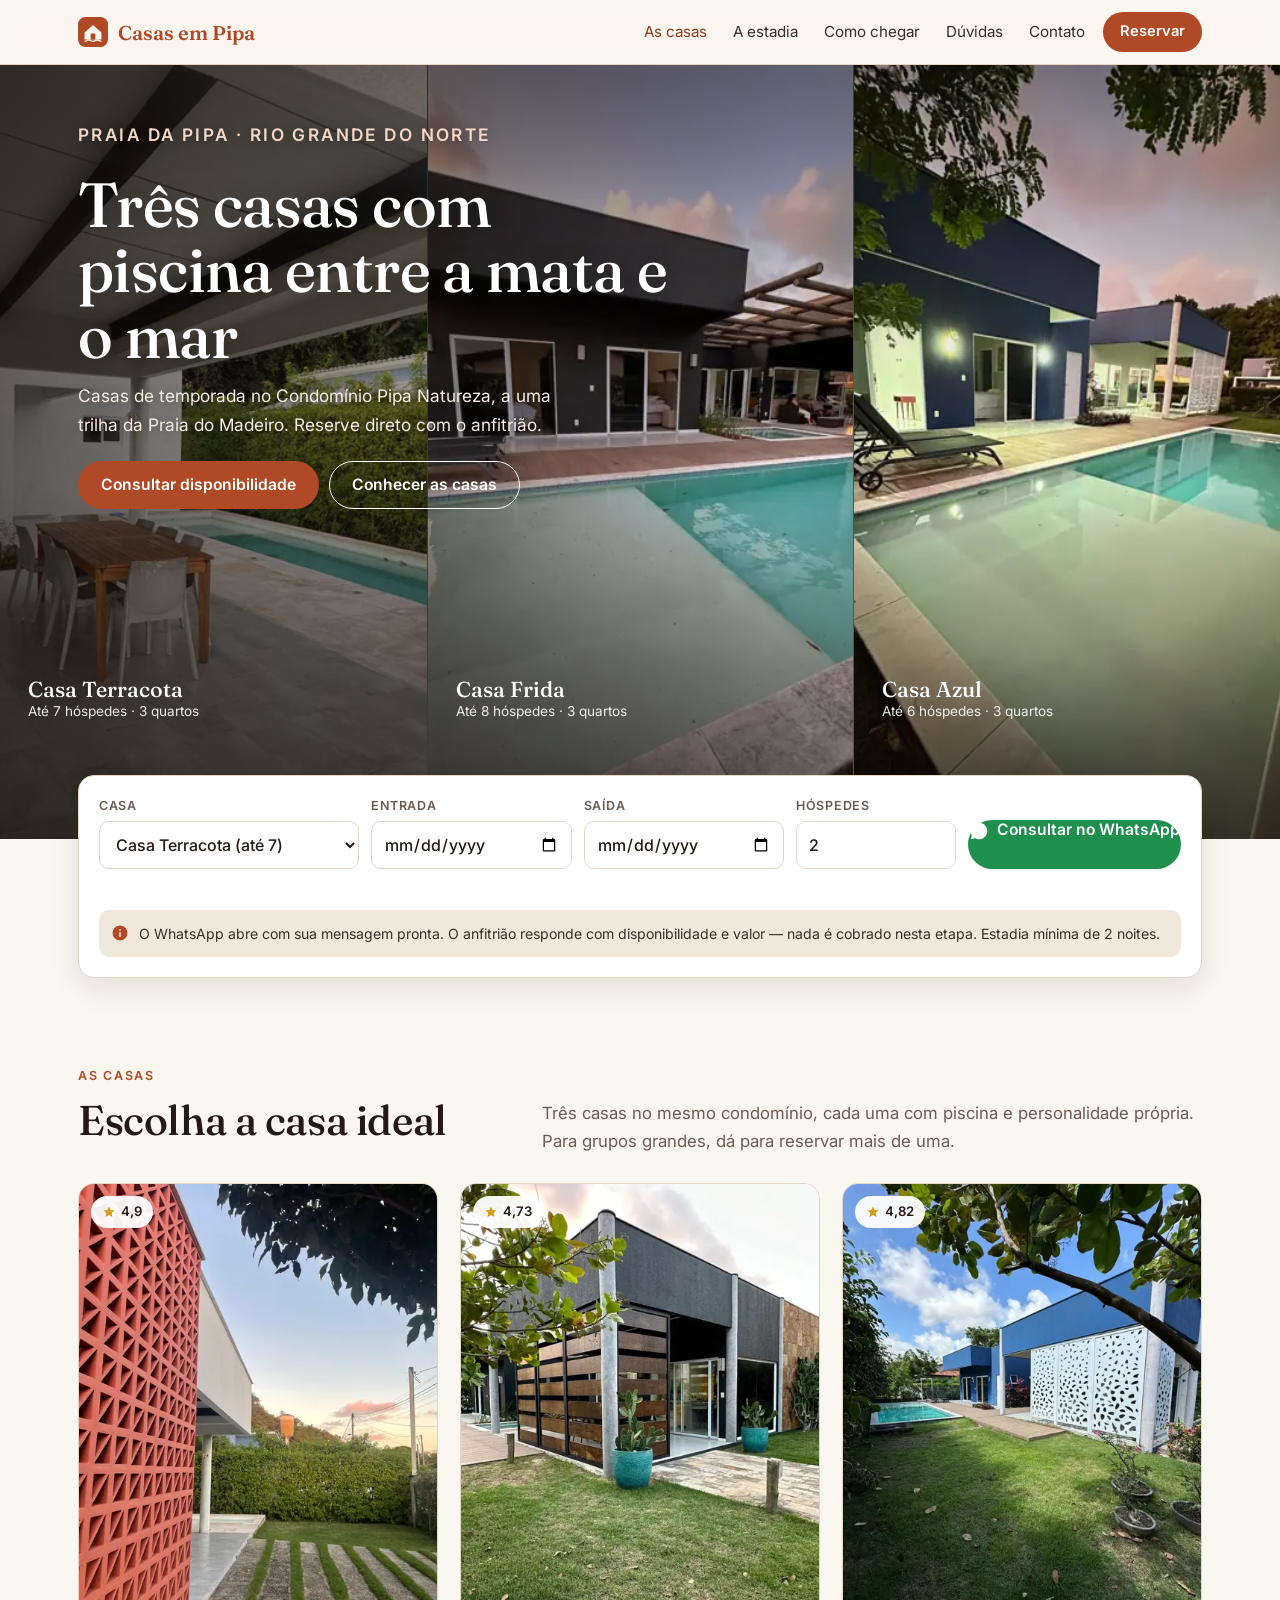
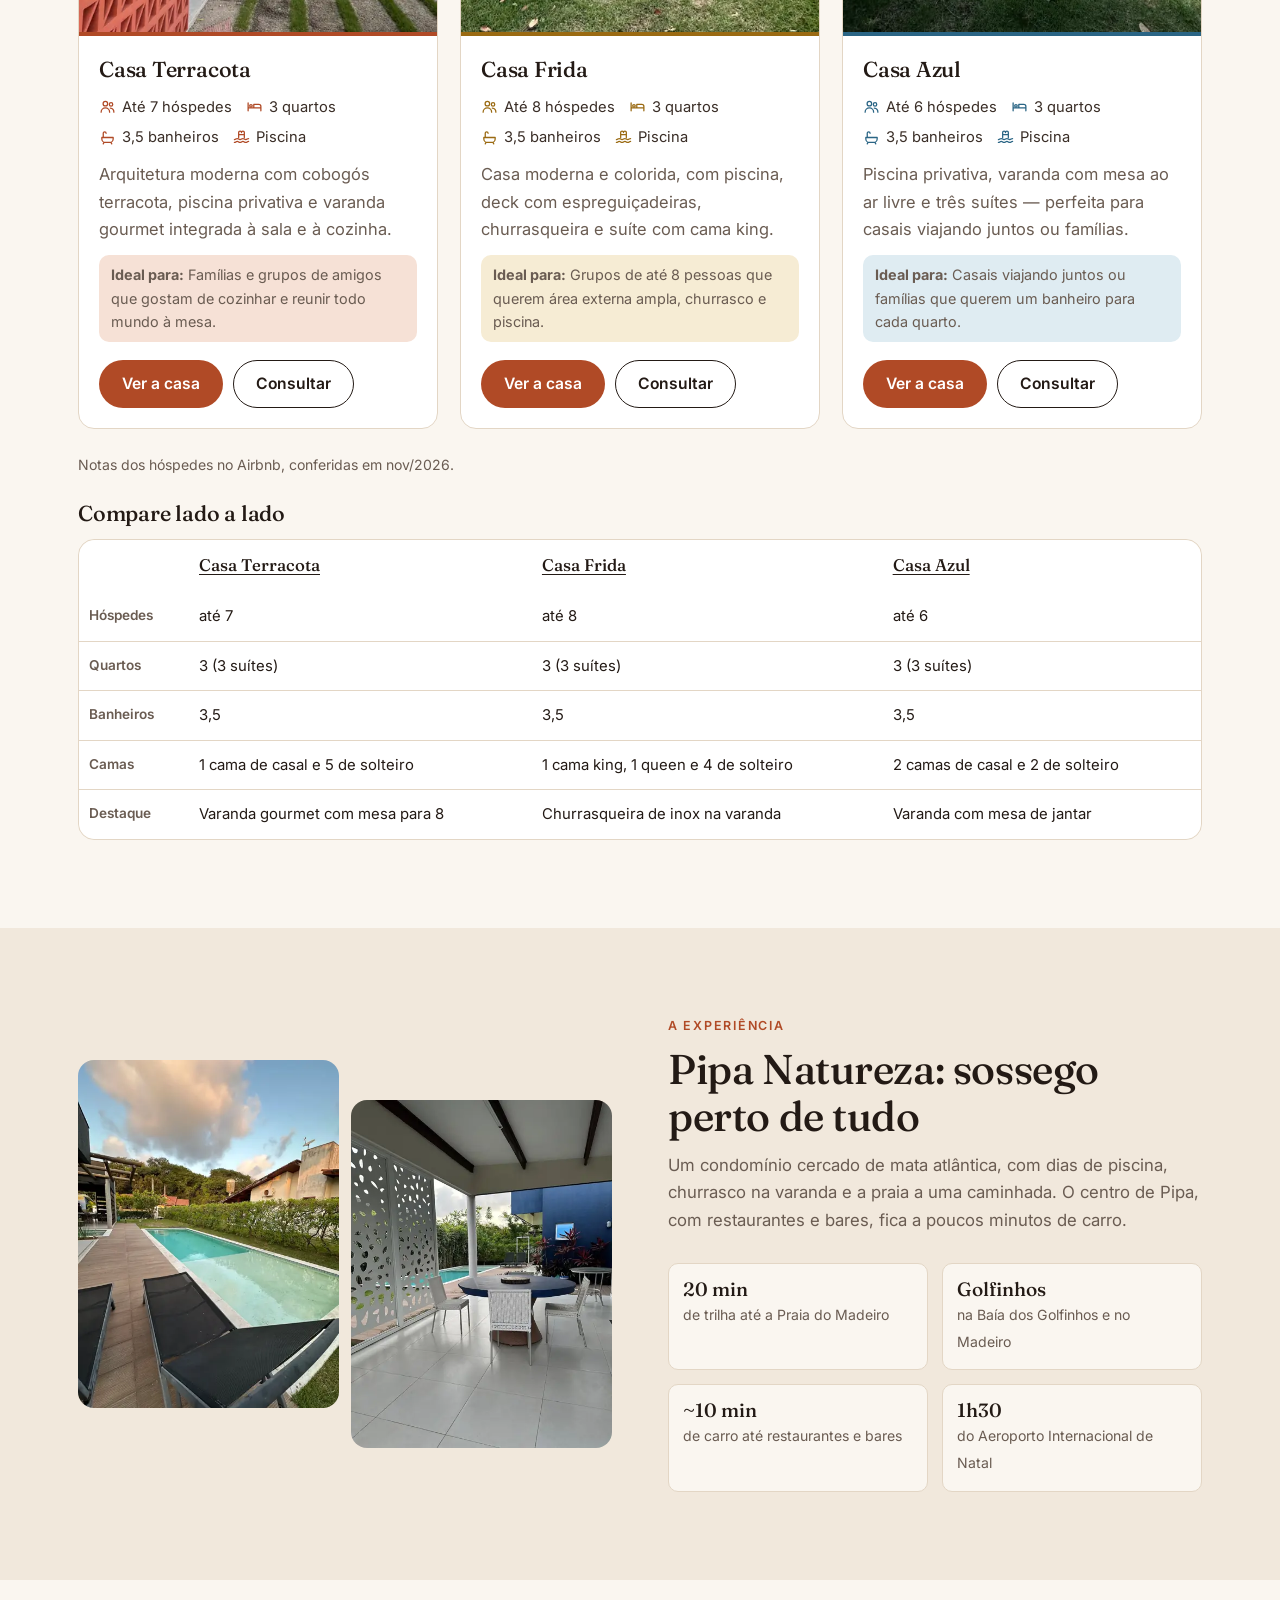
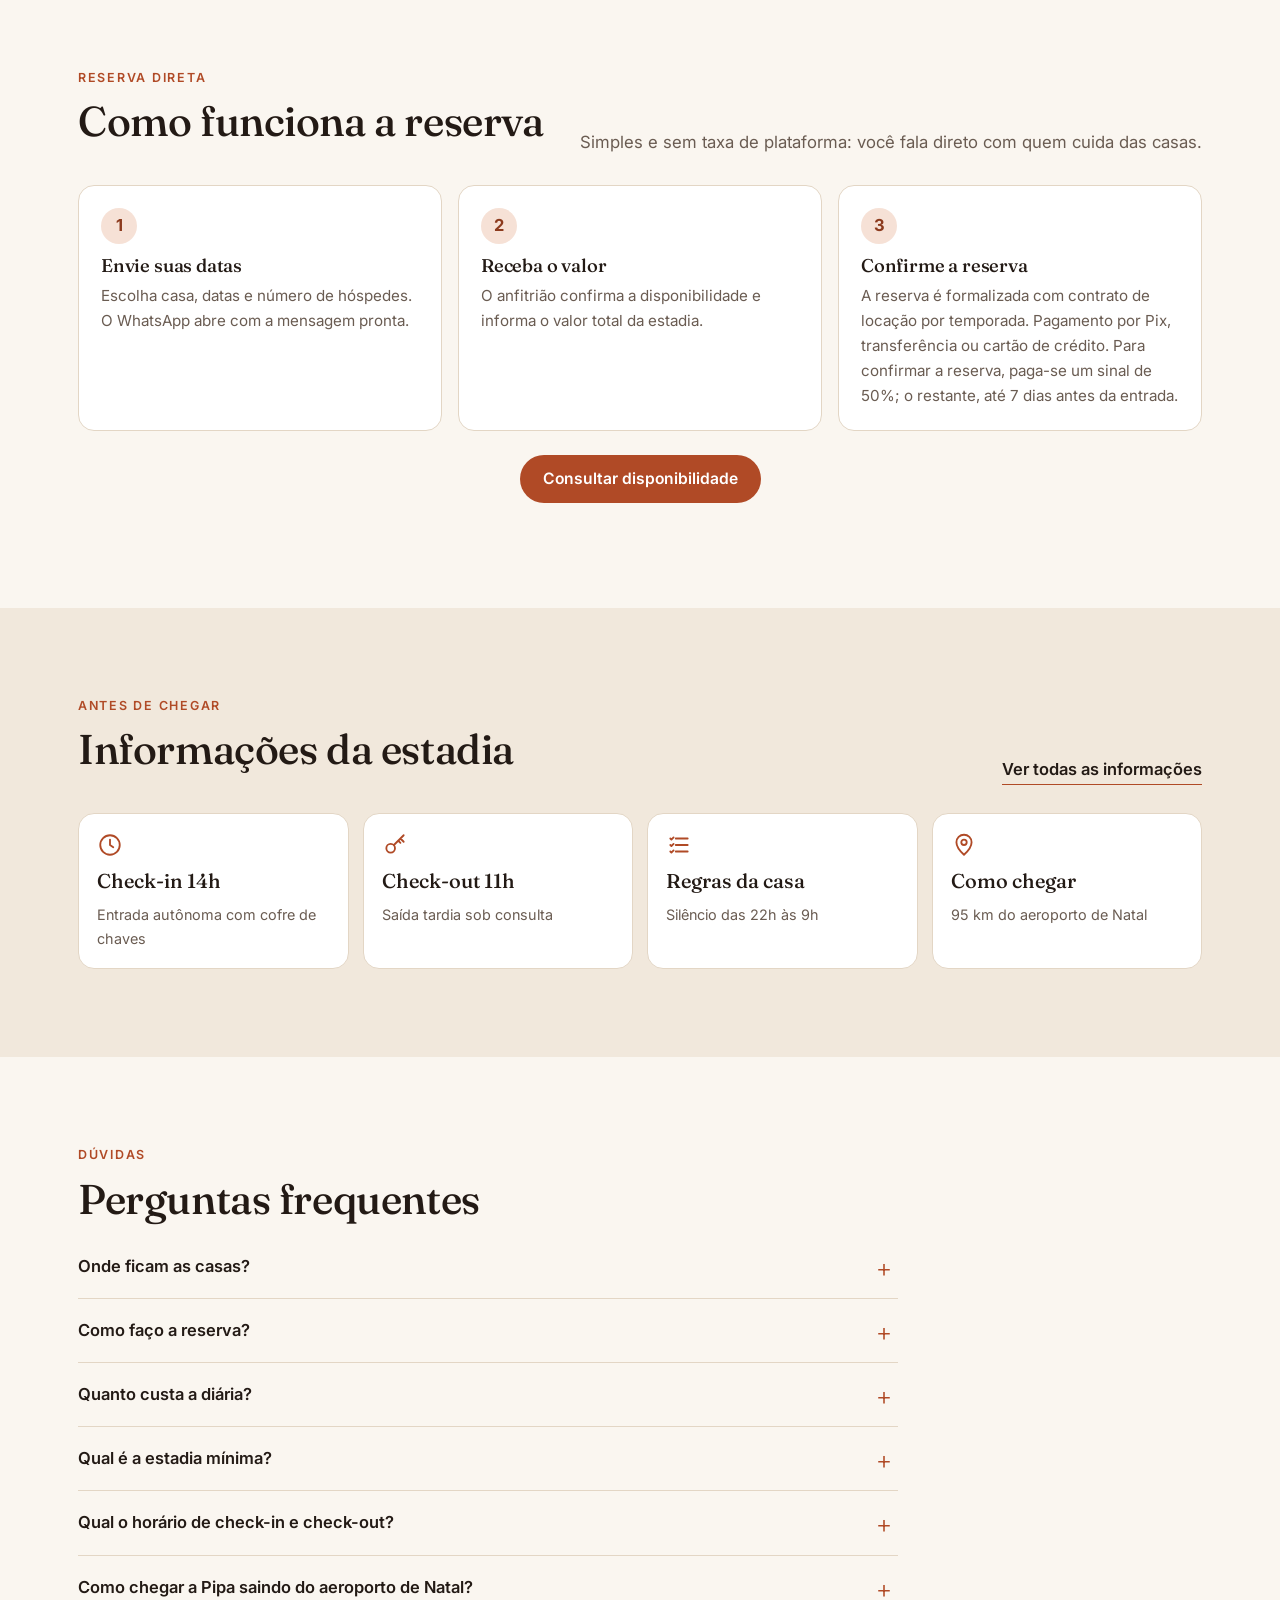
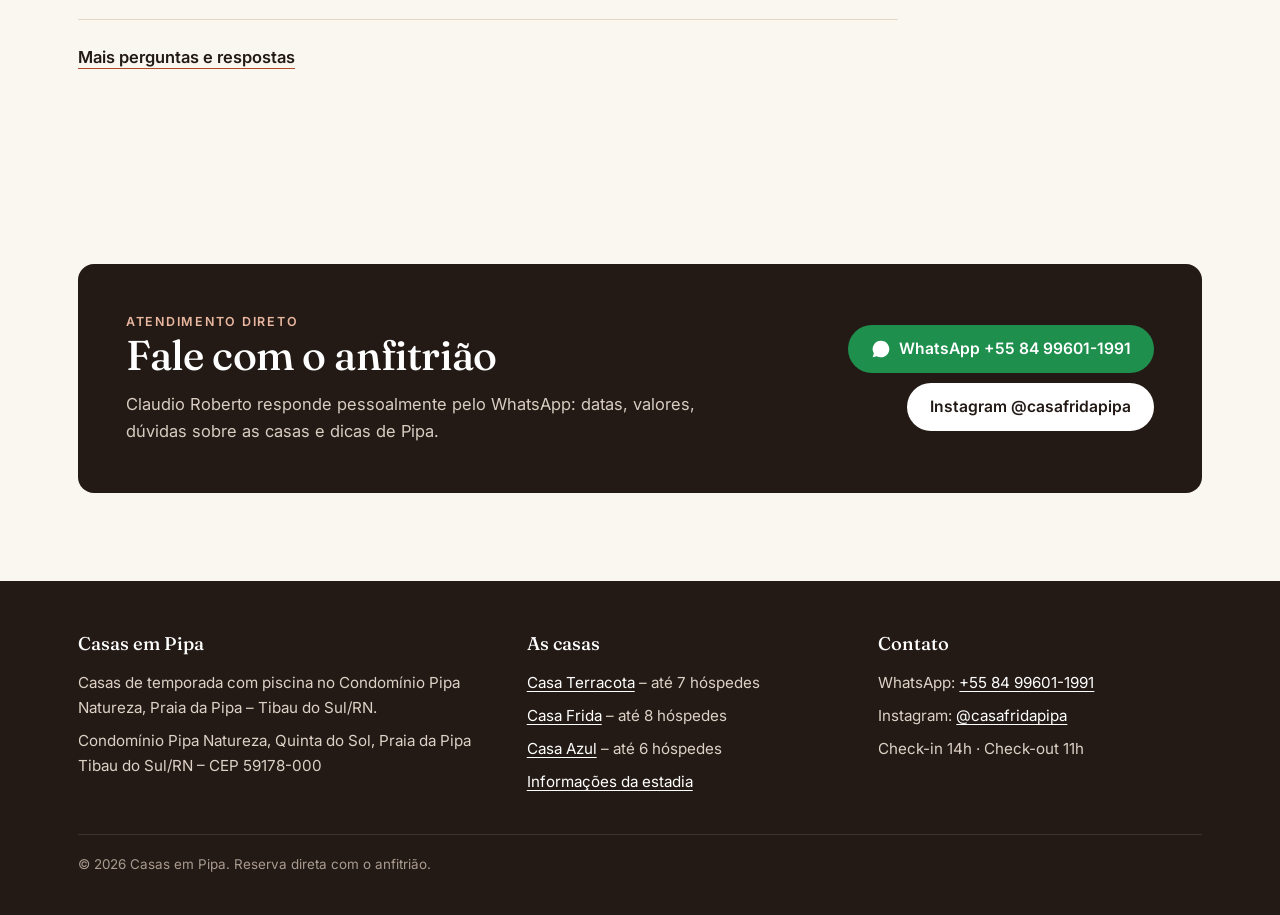
==== commit 89726c55: "Todas as casas com 3 suítes Co-Authored-By: Claude Opus 5.5 <noreply@anthropic.com>" ====
--- a/index.html
+++ b/index.html
@@ -4,12 +4,12 @@
 <meta charset="utf-8">
 <meta name="viewport" content="width=device-width, initial-scale=1, viewport-fit=cover">
 <title>Casas com piscina para alugar em Pipa (RN) – Condomínio Pipa Natureza</title>
-<meta name="description" content="Três casas de temporada com piscina no Condomínio Pipa Natureza, Praia da Pipa (RN): Terracota, Frida e Azul. De 6 a 8 hóspedes por casa, até 21 juntas. Reserve direto com o anfitrião pelo WhatsApp.">
+<meta name="description" content="Três casas de temporada com piscina no Condomínio Pipa Natureza, Praia da Pipa (RN): Terracota, Frida e Azul, todas com 3 suítes. De 6 a 8 hóspedes por casa, até 21 juntas. Reserve direto com o anfitrião pelo WhatsApp.">
 <link rel="canonical" href="https://clau219.github.io/casas-pipa/">
 <meta name="robots" content="index, follow, max-image-preview:large">
 <meta name="geo.region" content="BR-RN"><meta name="geo.placename" content="Praia da Pipa, Tibau do Sul"><meta name="geo.position" content="-6.229008;-35.072477">
 <meta property="og:type" content="website"><meta property="og:locale" content="pt_BR"><meta property="og:site_name" content="Casas em Pipa">
-<meta property="og:title" content="Casas com piscina para alugar em Pipa (RN) – Condomínio Pipa Natureza"><meta property="og:description" content="Três casas de temporada com piscina no Condomínio Pipa Natureza, Praia da Pipa (RN): Terracota, Frida e Azul. De 6 a 8 hóspedes por casa, até 21 juntas. Reserve direto com o anfitrião pelo WhatsApp."><meta property="og:url" content="https://clau219.github.io/casas-pipa/">
+<meta property="og:title" content="Casas com piscina para alugar em Pipa (RN) – Condomínio Pipa Natureza"><meta property="og:description" content="Três casas de temporada com piscina no Condomínio Pipa Natureza, Praia da Pipa (RN): Terracota, Frida e Azul, todas com 3 suítes. De 6 a 8 hóspedes por casa, até 21 juntas. Reserve direto com o anfitrião pelo WhatsApp."><meta property="og:url" content="https://clau219.github.io/casas-pipa/">
 <meta property="og:image" content="https://clau219.github.io/casas-pipa/img/frida-piscina.webp"><meta name="twitter:card" content="summary_large_image">
 <meta name="theme-color" content="#faf6f0">
 <link rel="icon" href="favicon.svg" type="image/svg+xml">
@@ -17,7 +17,7 @@
 <link href="https://fonts.googleapis.com/css2?family=Fraunces:opsz,wght@9..144,500;9..144,600&family=Inter:wght@400;500;600;700&display=swap" rel="stylesheet">
 <link rel="preload" as="image" href="img/sm/terracota-varanda-gourmet.webp" media="(max-width:899px)">
 <link rel="stylesheet" href="style.css">
-<script type="application/ld+json">{"@context": "https://schema.org", "@graph": [{"@type": "WebSite", "@id": "https://clau219.github.io/casas-pipa/#site", "url": "https://clau219.github.io/casas-pipa/", "name": "Casas em Pipa", "inLanguage": "pt-BR"}, {"@type": "LodgingBusiness", "@id": "https://clau219.github.io/casas-pipa/#negocio", "name": "Casas em Pipa", "description": "Três casas de temporada com piscina no Condomínio Pipa Natureza, Praia da Pipa (RN): Terracota, Frida e Azul. De 6 a 8 hóspedes por casa, até 21 juntas. Reserve direto com o anfitrião pelo WhatsApp.", "url": "https://clau219.github.io/casas-pipa/", "telephone": "+55 84 99601-1991", "image": "https://clau219.github.io/casas-pipa/img/terracota-varanda-gourmet.webp", "address": {"@type": "PostalAddress", "streetAddress": "Condomínio Pipa Natureza, Quinta do Sol", "addressLocality": "Tibau do Sul", "addressRegion": "RN", "postalCode": "59178-000", "addressCountry": "BR"}, "geo": {"@type": "GeoCoordinates", "latitude": -6.229008, "longitude": -35.072477}, "checkinTime": "14:00", "checkoutTime": "11:00", "areaServed": "Praia da Pipa, Tibau do Sul, RN", "sameAs": ["https://instagram.com/casafridapipa"], "makesOffer": [{"@type": "Offer", "itemOffered": {"@id": "https://clau219.github.io/casas-pipa/casa-terracota.html#casa"}}, {"@type": "Offer", "itemOffered": {"@id": "https://clau219.github.io/casas-pipa/casa-frida.html#casa"}}, {"@type": "Offer", "itemOffered": {"@id": "https://clau219.github.io/casas-pipa/casa-azul.html#casa"}}]}, {"@type": "LodgingBusiness", "@id": "https://clau219.github.io/casas-pipa/casa-terracota.html#casa", "name": "Casa Terracota – Pipa Natureza", "description": "Casa de temporada com piscina, 3 quartos e ar-condicionado no Condomínio Pipa Natureza, Praia da Pipa (RN). Até 7 hóspedes. Reserve direto pelo WhatsApp.", "url": "https://clau219.github.io/casas-pipa/casa-terracota.html", "telephone": "+55 84 99601-1991", "address": {"@type": "PostalAddress", "streetAddress": "Condomínio Pipa Natureza, Quinta do Sol", "addressLocality": "Tibau do Sul", "addressRegion": "RN", "postalCode": "59178-000", "addressCountry": "BR"}, "geo": {"@type": "GeoCoordinates", "latitude": -6.229008, "longitude": -35.072477}, "checkinTime": "14:00", "checkoutTime": "11:00", "numberOfRooms": 3, "amenityFeature": [{"@type": "LocationFeatureSpecification", "name": "Piscina privativa", "value": true}, {"@type": "LocationFeatureSpecification", "name": "Varanda gourmet com mesa para 8", "value": true}, {"@type": "LocationFeatureSpecification", "name": "Ar-condicionado nos quartos", "value": true}, {"@type": "LocationFeatureSpecification", "name": "Cozinha completa com bancada", "value": true}, {"@type": "LocationFeatureSpecification", "name": "Wi-Fi", "value": true}, {"@type": "LocationFeatureSpecification", "name": "Smart TV", "value": true}, {"@type": "LocationFeatureSpecification", "name": "Jardim gramado", "value": true}, {"@type": "LocationFeatureSpecification", "name": "Vaga para 1 carro", "value": true}, {"@type": "LocationFeatureSpecification", "name": "Roupa de cama e banho", "value": true}], "containedInPlace": {"@type": "Place", "name": "Condomínio Pipa Natureza, Praia da Pipa"}, "image": ["https://clau219.github.io/casas-pipa/img/terracota-varanda-gourmet.webp", "https://clau219.github.io/casas-pipa/img/terracota-piscina.webp", "https://clau219.github.io/casas-pipa/img/terracota-fachada.webp", "https://clau219.github.io/casas-pipa/img/terracota-piscina-cobogo.webp", "https://clau219.github.io/casas-pipa/img/terracota-sala-cozinha.webp", "https://clau219.github.io/casas-pipa/img/terracota-cozinha.webp", "https://clau219.github.io/casas-pipa/img/terracota-sala-integrada.webp", "https://clau219.github.io/casas-pipa/img/terracota-sala.webp", "https://clau219.github.io/casas-pipa/img/terracota-quarto-casal.webp", "https://clau219.github.io/casas-pipa/img/terracota-quarto-solteiro.webp", "https://clau219.github.io/casas-pipa/img/terracota-quarto-solteiro-2.webp", "https://clau219.github.io/casas-pipa/img/terracota-banheiro.webp", "https://clau219.github.io/casas-pipa/img/terracota-entrada.webp", "https://clau219.github.io/casas-pipa/img/terracota-cobogo.webp", "https://clau219.github.io/casas-pipa/img/terracota-jardim.webp", "https://clau219.github.io/casas-pipa/img/terracota-caminho.webp"]}, {"@type": "LodgingBusiness", "@id": "https://clau219.github.io/casas-pipa/casa-frida.html#casa", "name": "Casa Frida – Pipa Natureza", "description": "Casa Frida: 3 quartos com suíte king, piscina, churrasqueira e adega no Condomínio Pipa Natureza, Praia da Pipa (RN). Até 8 hóspedes. Reserve pelo WhatsApp.", "url": "https://clau219.github.io/casas-pipa/casa-frida.html", "telephone": "+55 84 99601-1991", "address": {"@type": "PostalAddress", "streetAddress": "Condomínio Pipa Natureza, Quinta do Sol", "addressLocality": "Tibau do Sul", "addressRegion": "RN", "postalCode": "59178-000", "addressCountry": "BR"}, "geo": {"@type": "GeoCoordinates", "latitude": -6.229008, "longitude": -35.072477}, "checkinTime": "14:00", "checkoutTime": "11:00", "numberOfRooms": 3, "amenityFeature": [{"@type": "LocationFeatureSpecification", "name": "Duas piscinas", "value": true}, {"@type": "LocationFeatureSpecification", "name": "Churrasqueira de inox na varanda", "value": true}, {"@type": "LocationFeatureSpecification", "name": "Mesa de jantar para 6", "value": true}, {"@type": "LocationFeatureSpecification", "name": "Suíte com cama king", "value": true}, {"@type": "LocationFeatureSpecification", "name": "Ar-condicionado e ventilador de teto", "value": true}, {"@type": "LocationFeatureSpecification", "name": "TV 50\" e Chromecast", "value": true}, {"@type": "LocationFeatureSpecification", "name": "Adega de vinhos", "value": true}, {"@type": "LocationFeatureSpecification", "name": "Air fryer, cafeteira e forno elétrico", "value": true}, {"@type": "LocationFeatureSpecification", "name": "Wi-Fi", "value": true}, {"@type": "LocationFeatureSpecification", "name": "Vaga para 1 carro", "value": true}, {"@type": "LocationFeatureSpecification", "name": "Roupa de cama e banho", "value": true}], "containedInPlace": {"@type": "Place", "name": "Condomínio Pipa Natureza, Praia da Pipa"}, "image": ["https://clau219.github.io/casas-pipa/img/frida-piscina.webp", "https://clau219.github.io/casas-pipa/img/frida-piscina-casa.webp", "https://clau219.github.io/casas-pipa/img/frida-fachada.webp", "https://clau219.github.io/casas-pipa/img/frida-deck.webp", "https://clau219.github.io/casas-pipa/img/frida-sala-jantar.webp", "https://clau219.github.io/casas-pipa/img/frida-cozinha.webp", "https://clau219.github.io/casas-pipa/img/frida-sala.webp", "https://clau219.github.io/casas-pipa/img/frida-sala-integrada.webp", "https://clau219.github.io/casas-pipa/img/frida-suite-king.webp", "https://clau219.github.io/casas-pipa/img/frida-quarto.webp", "https://clau219.github.io/casas-pipa/img/frida-quarto-solteiro.webp", "https://clau219.github.io/casas-pipa/img/frida-banheiro.webp", "https://clau219.github.io/casas-pipa/img/frida-area-externa.webp", "https://clau219.github.io/casas-pipa/img/frida-lateral.webp"]}, {"@type": "LodgingBusiness", "@id": "https://clau219.github.io/casas-pipa/casa-azul.html#casa", "name": "Casa Azul – Pipa Natureza", "description": "Casa Azul: 3 suítes e piscina no Condomínio Pipa Natureza, Praia da Pipa (RN). Ideal para casais e famílias, até 6 hóspedes. Reserve direto pelo WhatsApp.", "url": "https://clau219.github.io/casas-pipa/casa-azul.html", "telephone": "+55 84 99601-1991", "address": {"@type": "PostalAddress", "streetAddress": "Condomínio Pipa Natureza, Quinta do Sol", "addressLocality": "Tibau do Sul", "addressRegion": "RN", "postalCode": "59178-000", "addressCountry": "BR"}, "geo": {"@type": "GeoCoordinates", "latitude": -6.229008, "longitude": -35.072477}, "checkinTime": "14:00", "checkoutTime": "11:00", "numberOfRooms": 3, "amenityFeature": [{"@type": "LocationFeatureSpecification", "name": "Piscina privativa", "value": true}, {"@type": "LocationFeatureSpecification", "name": "Varanda com mesa de jantar", "value": true}, {"@type": "LocationFeatureSpecification", "name": "Churrasqueira", "value": true}, {"@type": "LocationFeatureSpecification", "name": "3 suítes com banheiro privativo e ar-condicionado", "value": true}, {"@type": "LocationFeatureSpecification", "name": "Cozinha equipada", "value": true}, {"@type": "LocationFeatureSpecification", "name": "Geladeira com freezer", "value": true}, {"@type": "LocationFeatureSpecification", "name": "Cervejeira", "value": true}, {"@type": "LocationFeatureSpecification", "name": "Smart TV na sala", "value": true}, {"@type": "LocationFeatureSpecification", "name": "Wi-Fi", "value": true}, {"@type": "LocationFeatureSpecification", "name": "Vaga para 1 carro", "value": true}, {"@type": "LocationFeatureSpecification", "name": "Roupa de cama e banho", "value": true}], "containedInPlace": {"@type": "Place", "name": "Condomínio Pipa Natureza, Praia da Pipa"}, "image": ["https://clau219.github.io/casas-pipa/img/azul-piscina.webp", "https://clau219.github.io/casas-pipa/img/azul-fachada.webp", "https://clau219.github.io/casas-pipa/img/azul-entrada.webp", "https://clau219.github.io/casas-pipa/img/azul-varanda.webp", "https://clau219.github.io/casas-pipa/img/azul-sala.webp", "https://clau219.github.io/casas-pipa/img/azul-cozinha.webp", "https://clau219.github.io/casas-pipa/img/azul-sala-jantar.webp", "https://clau219.github.io/casas-pipa/img/azul-sala-estar.webp", "https://clau219.github.io/casas-pipa/img/azul-suite-1.webp", "https://clau219.github.io/casas-pipa/img/azul-suite-2.webp", "https://clau219.github.io/casas-pipa/img/azul-suite-3.webp", "https://clau219.github.io/casas-pipa/img/azul-banheiro.webp", "https://clau219.github.io/casas-pipa/img/azul-piscina-jardim.webp", "https://clau219.github.io/casas-pipa/img/azul-jardim.webp"]}, {"@type": "FAQPage", "mainEntity": [{"@type": "Question", "name": "Onde ficam as casas?", "acceptedAnswer": {"@type": "Answer", "text": "As três casas ficam no Condomínio Pipa Natureza (Quinta do Sol), na Praia da Pipa, município de Tibau do Sul (RN). O centro de Pipa fica a poucos minutos de carro e há uma trilha de cerca de 20 minutos até a Praia do Madeiro."}}, {"@type": "Question", "name": "Como faço a reserva?", "acceptedAnswer": {"@type": "Answer", "text": "Preencha datas e número de hóspedes no formulário do site: ele abre o WhatsApp com a mensagem pronta. O anfitrião responde com a disponibilidade e o valor, e a reserva é formalizada com contrato de locação por temporada. Pagamento por Pix, transferência ou cartão de crédito. Para confirmar a reserva, paga-se um sinal de 50%; o restante, até 7 dias antes da entrada."}}, {"@type": "Question", "name": "Quanto custa a diária?", "acceptedAnswer": {"@type": "Answer", "text": "O valor varia conforme as datas, o número de noites e de hóspedes. Você recebe o valor exato na resposta da consulta pelo WhatsApp, sem compromisso."}}, {"@type": "Question", "name": "Qual é a estadia mínima?", "acceptedAnswer": {"@type": "Answer", "text": "A estadia mínima é de 2 noites."}}, {"@type": "Question", "name": "Qual o horário de check-in e check-out?", "acceptedAnswer": {"@type": "Answer", "text": "O check-in é a partir das 14h e o check-out até as 11h. A entrada é autônoma: as chaves ficam em um cofre ao lado da porta, e o código é enviado um dia antes da chegada. Chegada antecipada ou saída tardia podem ser combinadas conforme a disponibilidade."}}, {"@type": "Question", "name": "Como chegar a Pipa saindo do aeroporto de Natal?", "acceptedAnswer": {"@type": "Answer", "text": "São cerca de 95 km (1h30 de carro) pela BR-101 Sul até Goianinha e depois em direção a Pipa. Há locadoras no aeroporto, e também é possível contratar transfer (em média R$ 250 a R$ 400 por veículo) — podemos indicar um motorista de confiança."}}, {"@type": "Question", "name": "As casas têm estacionamento?", "acceptedAnswer": {"@type": "Answer", "text": "Sim, cada casa tem vaga para 1 carro, e é permitido estacionar na rua em frente à casa, no sentido correto da via."}}, {"@type": "Question", "name": "Roupa de cama e toalhas estão incluídas?", "acceptedAnswer": {"@type": "Answer", "text": "Sim. As casas têm roupa de cama e banho para todos os hóspedes."}}, {"@type": "Question", "name": "Dá para alugar mais de uma casa?", "acceptedAnswer": {"@type": "Answer", "text": "Sim. As três casas ficam no mesmo condomínio e, juntas, recebem até 21 pessoas — ótimo para famílias grandes e grupos. Escolha “Mais de uma casa” no formulário."}}, {"@type": "Question", "name": "Aceitam animais de estimação?", "acceptedAnswer": {"@type": "Answer", "text": "Animais de estimação são bem-vindos, com taxa (a mesma praticada no Airbnb) informada na consulta. Avise ao reservar."}}, {"@type": "Question", "name": "Qual é a política de cancelamento?", "acceptedAnswer": {"@type": "Answer", "text": "Cancelamento até 30 dias antes da entrada: reembolso integral. Entre 30 e 7 dias antes: reembolso de 50% do valor pago. A menos de 7 dias da entrada: sem reembolso."}}, {"@type": "Question", "name": "Há taxa de limpeza?", "acceptedAnswer": {"@type": "Answer", "text": "Sem taxa de limpeza na reserva direta."}}, {"@type": "Question", "name": "Crianças e berço?", "acceptedAnswer": {"@type": "Answer", "text": "Crianças são bem-vindas. As casas não têm berço."}}, {"@type": "Question", "name": "Posso fazer eventos ou festas?", "acceptedAnswer": {"@type": "Answer", "text": "Não são permitidos eventos ou festas."}}]}]}</script>
+<script type="application/ld+json">{"@context": "https://schema.org", "@graph": [{"@type": "WebSite", "@id": "https://clau219.github.io/casas-pipa/#site", "url": "https://clau219.github.io/casas-pipa/", "name": "Casas em Pipa", "inLanguage": "pt-BR"}, {"@type": "LodgingBusiness", "@id": "https://clau219.github.io/casas-pipa/#negocio", "name": "Casas em Pipa", "description": "Três casas de temporada com piscina no Condomínio Pipa Natureza, Praia da Pipa (RN): Terracota, Frida e Azul, todas com 3 suítes. De 6 a 8 hóspedes por casa, até 21 juntas. Reserve direto com o anfitrião pelo WhatsApp.", "url": "https://clau219.github.io/casas-pipa/", "telephone": "+55 84 99601-1991", "image": "https://clau219.github.io/casas-pipa/img/terracota-varanda-gourmet.webp", "address": {"@type": "PostalAddress", "streetAddress": "Condomínio Pipa Natureza, Quinta do Sol", "addressLocality": "Tibau do Sul", "addressRegion": "RN", "postalCode": "59178-000", "addressCountry": "BR"}, "geo": {"@type": "GeoCoordinates", "latitude": -6.229008, "longitude": -35.072477}, "checkinTime": "14:00", "checkoutTime": "11:00", "areaServed": "Praia da Pipa, Tibau do Sul, RN", "sameAs": ["https://instagram.com/casafridapipa"], "makesOffer": [{"@type": "Offer", "itemOffered": {"@id": "https://clau219.github.io/casas-pipa/casa-terracota.html#casa"}}, {"@type": "Offer", "itemOffered": {"@id": "https://clau219.github.io/casas-pipa/casa-frida.html#casa"}}, {"@type": "Offer", "itemOffered": {"@id": "https://clau219.github.io/casas-pipa/casa-azul.html#casa"}}]}, {"@type": "LodgingBusiness", "@id": "https://clau219.github.io/casas-pipa/casa-terracota.html#casa", "name": "Casa Terracota – Pipa Natureza", "description": "Casa de temporada com piscina, 3 suítes com ar-condicionado e varanda gourmet no Condomínio Pipa Natureza, Praia da Pipa (RN). Até 7 hóspedes. Reserve direto pelo WhatsApp.", "url": "https://clau219.github.io/casas-pipa/casa-terracota.html", "telephone": "+55 84 99601-1991", "address": {"@type": "PostalAddress", "streetAddress": "Condomínio Pipa Natureza, Quinta do Sol", "addressLocality": "Tibau do Sul", "addressRegion": "RN", "postalCode": "59178-000", "addressCountry": "BR"}, "geo": {"@type": "GeoCoordinates", "latitude": -6.229008, "longitude": -35.072477}, "checkinTime": "14:00", "checkoutTime": "11:00", "numberOfRooms": 3, "amenityFeature": [{"@type": "LocationFeatureSpecification", "name": "Piscina privativa", "value": true}, {"@type": "LocationFeatureSpecification", "name": "Varanda gourmet com mesa para 8", "value": true}, {"@type": "LocationFeatureSpecification", "name": "Ar-condicionado nos quartos", "value": true}, {"@type": "LocationFeatureSpecification", "name": "Cozinha completa com bancada", "value": true}, {"@type": "LocationFeatureSpecification", "name": "Wi-Fi", "value": true}, {"@type": "LocationFeatureSpecification", "name": "Smart TV", "value": true}, {"@type": "LocationFeatureSpecification", "name": "Jardim gramado", "value": true}, {"@type": "LocationFeatureSpecification", "name": "Vaga para 1 carro", "value": true}, {"@type": "LocationFeatureSpecification", "name": "Roupa de cama e banho", "value": true}], "containedInPlace": {"@type": "Place", "name": "Condomínio Pipa Natureza, Praia da Pipa"}, "image": ["https://clau219.github.io/casas-pipa/img/terracota-varanda-gourmet.webp", "https://clau219.github.io/casas-pipa/img/terracota-piscina.webp", "https://clau219.github.io/casas-pipa/img/terracota-fachada.webp", "https://clau219.github.io/casas-pipa/img/terracota-piscina-cobogo.webp", "https://clau219.github.io/casas-pipa/img/terracota-sala-cozinha.webp", "https://clau219.github.io/casas-pipa/img/terracota-cozinha.webp", "https://clau219.github.io/casas-pipa/img/terracota-sala-integrada.webp", "https://clau219.github.io/casas-pipa/img/terracota-sala.webp", "https://clau219.github.io/casas-pipa/img/terracota-quarto-casal.webp", "https://clau219.github.io/casas-pipa/img/terracota-quarto-solteiro.webp", "https://clau219.github.io/casas-pipa/img/terracota-quarto-solteiro-2.webp", "https://clau219.github.io/casas-pipa/img/terracota-banheiro.webp", "https://clau219.github.io/casas-pipa/img/terracota-entrada.webp", "https://clau219.github.io/casas-pipa/img/terracota-cobogo.webp", "https://clau219.github.io/casas-pipa/img/terracota-jardim.webp", "https://clau219.github.io/casas-pipa/img/terracota-caminho.webp"]}, {"@type": "LodgingBusiness", "@id": "https://clau219.github.io/casas-pipa/casa-frida.html#casa", "name": "Casa Frida – Pipa Natureza", "description": "Casa Frida: 3 suítes (uma com cama king), piscina, churrasqueira e adega no Condomínio Pipa Natureza, Praia da Pipa (RN). Até 8 hóspedes. Reserve pelo WhatsApp.", "url": "https://clau219.github.io/casas-pipa/casa-frida.html", "telephone": "+55 84 99601-1991", "address": {"@type": "PostalAddress", "streetAddress": "Condomínio Pipa Natureza, Quinta do Sol", "addressLocality": "Tibau do Sul", "addressRegion": "RN", "postalCode": "59178-000", "addressCountry": "BR"}, "geo": {"@type": "GeoCoordinates", "latitude": -6.229008, "longitude": -35.072477}, "checkinTime": "14:00", "checkoutTime": "11:00", "numberOfRooms": 3, "amenityFeature": [{"@type": "LocationFeatureSpecification", "name": "Duas piscinas", "value": true}, {"@type": "LocationFeatureSpecification", "name": "Churrasqueira de inox na varanda", "value": true}, {"@type": "LocationFeatureSpecification", "name": "Mesa de jantar para 6", "value": true}, {"@type": "LocationFeatureSpecification", "name": "Suíte com cama king", "value": true}, {"@type": "LocationFeatureSpecification", "name": "Ar-condicionado e ventilador de teto", "value": true}, {"@type": "LocationFeatureSpecification", "name": "TV 50\" e Chromecast", "value": true}, {"@type": "LocationFeatureSpecification", "name": "Adega de vinhos", "value": true}, {"@type": "LocationFeatureSpecification", "name": "Air fryer, cafeteira e forno elétrico", "value": true}, {"@type": "LocationFeatureSpecification", "name": "Wi-Fi", "value": true}, {"@type": "LocationFeatureSpecification", "name": "Vaga para 1 carro", "value": true}, {"@type": "LocationFeatureSpecification", "name": "Roupa de cama e banho", "value": true}], "containedInPlace": {"@type": "Place", "name": "Condomínio Pipa Natureza, Praia da Pipa"}, "image": ["https://clau219.github.io/casas-pipa/img/frida-piscina.webp", "https://clau219.github.io/casas-pipa/img/frida-piscina-casa.webp", "https://clau219.github.io/casas-pipa/img/frida-fachada.webp", "https://clau219.github.io/casas-pipa/img/frida-deck.webp", "https://clau219.github.io/casas-pipa/img/frida-sala-jantar.webp", "https://clau219.github.io/casas-pipa/img/frida-cozinha.webp", "https://clau219.github.io/casas-pipa/img/frida-sala.webp", "https://clau219.github.io/casas-pipa/img/frida-sala-integrada.webp", "https://clau219.github.io/casas-pipa/img/frida-suite-king.webp", "https://clau219.github.io/casas-pipa/img/frida-quarto.webp", "https://clau219.github.io/casas-pipa/img/frida-quarto-solteiro.webp", "https://clau219.github.io/casas-pipa/img/frida-banheiro.webp", "https://clau219.github.io/casas-pipa/img/frida-area-externa.webp", "https://clau219.github.io/casas-pipa/img/frida-lateral.webp"]}, {"@type": "LodgingBusiness", "@id": "https://clau219.github.io/casas-pipa/casa-azul.html#casa", "name": "Casa Azul – Pipa Natureza", "description": "Casa Azul: 3 suítes e piscina no Condomínio Pipa Natureza, Praia da Pipa (RN). Ideal para casais e famílias, até 6 hóspedes. Reserve direto pelo WhatsApp.", "url": "https://clau219.github.io/casas-pipa/casa-azul.html", "telephone": "+55 84 99601-1991", "address": {"@type": "PostalAddress", "streetAddress": "Condomínio Pipa Natureza, Quinta do Sol", "addressLocality": "Tibau do Sul", "addressRegion": "RN", "postalCode": "59178-000", "addressCountry": "BR"}, "geo": {"@type": "GeoCoordinates", "latitude": -6.229008, "longitude": -35.072477}, "checkinTime": "14:00", "checkoutTime": "11:00", "numberOfRooms": 3, "amenityFeature": [{"@type": "LocationFeatureSpecification", "name": "Piscina privativa", "value": true}, {"@type": "LocationFeatureSpecification", "name": "Varanda com mesa de jantar", "value": true}, {"@type": "LocationFeatureSpecification", "name": "Churrasqueira", "value": true}, {"@type": "LocationFeatureSpecification", "name": "3 suítes com banheiro privativo e ar-condicionado", "value": true}, {"@type": "LocationFeatureSpecification", "name": "Cozinha equipada", "value": true}, {"@type": "LocationFeatureSpecification", "name": "Geladeira com freezer", "value": true}, {"@type": "LocationFeatureSpecification", "name": "Cervejeira", "value": true}, {"@type": "LocationFeatureSpecification", "name": "Smart TV na sala", "value": true}, {"@type": "LocationFeatureSpecification", "name": "Wi-Fi", "value": true}, {"@type": "LocationFeatureSpecification", "name": "Vaga para 1 carro", "value": true}, {"@type": "LocationFeatureSpecification", "name": "Roupa de cama e banho", "value": true}], "containedInPlace": {"@type": "Place", "name": "Condomínio Pipa Natureza, Praia da Pipa"}, "image": ["https://clau219.github.io/casas-pipa/img/azul-piscina.webp", "https://clau219.github.io/casas-pipa/img/azul-fachada.webp", "https://clau219.github.io/casas-pipa/img/azul-entrada.webp", "https://clau219.github.io/casas-pipa/img/azul-varanda.webp", "https://clau219.github.io/casas-pipa/img/azul-sala.webp", "https://clau219.github.io/casas-pipa/img/azul-cozinha.webp", "https://clau219.github.io/casas-pipa/img/azul-sala-jantar.webp", "https://clau219.github.io/casas-pipa/img/azul-sala-estar.webp", "https://clau219.github.io/casas-pipa/img/azul-suite-1.webp", "https://clau219.github.io/casas-pipa/img/azul-suite-2.webp", "https://clau219.github.io/casas-pipa/img/azul-suite-3.webp", "https://clau219.github.io/casas-pipa/img/azul-banheiro.webp", "https://clau219.github.io/casas-pipa/img/azul-piscina-jardim.webp", "https://clau219.github.io/casas-pipa/img/azul-jardim.webp"]}, {"@type": "FAQPage", "mainEntity": [{"@type": "Question", "name": "Onde ficam as casas?", "acceptedAnswer": {"@type": "Answer", "text": "As três casas ficam no Condomínio Pipa Natureza (Quinta do Sol), na Praia da Pipa, município de Tibau do Sul (RN). O centro de Pipa fica a poucos minutos de carro e há uma trilha de cerca de 20 minutos até a Praia do Madeiro."}}, {"@type": "Question", "name": "Como faço a reserva?", "acceptedAnswer": {"@type": "Answer", "text": "Preencha datas e número de hóspedes no formulário do site: ele abre o WhatsApp com a mensagem pronta. O anfitrião responde com a disponibilidade e o valor, e a reserva é formalizada com contrato de locação por temporada. Pagamento por Pix, transferência ou cartão de crédito. Para confirmar a reserva, paga-se um sinal de 50%; o restante, até 7 dias antes da entrada."}}, {"@type": "Question", "name": "Quanto custa a diária?", "acceptedAnswer": {"@type": "Answer", "text": "O valor varia conforme as datas, o número de noites e de hóspedes. Você recebe o valor exato na resposta da consulta pelo WhatsApp, sem compromisso."}}, {"@type": "Question", "name": "Qual é a estadia mínima?", "acceptedAnswer": {"@type": "Answer", "text": "A estadia mínima é de 2 noites."}}, {"@type": "Question", "name": "Qual o horário de check-in e check-out?", "acceptedAnswer": {"@type": "Answer", "text": "O check-in é a partir das 14h e o check-out até as 11h. A entrada é autônoma: as chaves ficam em um cofre ao lado da porta, e o código é enviado um dia antes da chegada. Chegada antecipada ou saída tardia podem ser combinadas conforme a disponibilidade."}}, {"@type": "Question", "name": "Como chegar a Pipa saindo do aeroporto de Natal?", "acceptedAnswer": {"@type": "Answer", "text": "São cerca de 95 km (1h30 de carro) pela BR-101 Sul até Goianinha e depois em direção a Pipa. Há locadoras no aeroporto, e também é possível contratar transfer (em média R$ 250 a R$ 400 por veículo) — podemos indicar um motorista de confiança."}}, {"@type": "Question", "name": "As casas têm estacionamento?", "acceptedAnswer": {"@type": "Answer", "text": "Sim, cada casa tem vaga para 1 carro, e é permitido estacionar na rua em frente à casa, no sentido correto da via."}}, {"@type": "Question", "name": "Roupa de cama e toalhas estão incluídas?", "acceptedAnswer": {"@type": "Answer", "text": "Sim. As casas têm roupa de cama e banho para todos os hóspedes."}}, {"@type": "Question", "name": "Dá para alugar mais de uma casa?", "acceptedAnswer": {"@type": "Answer", "text": "Sim. As três casas ficam no mesmo condomínio e, juntas, recebem até 21 pessoas — ótimo para famílias grandes e grupos. Escolha “Mais de uma casa” no formulário."}}, {"@type": "Question", "name": "Aceitam animais de estimação?", "acceptedAnswer": {"@type": "Answer", "text": "Animais de estimação são bem-vindos, com taxa (a mesma praticada no Airbnb) informada na consulta. Avise ao reservar."}}, {"@type": "Question", "name": "Qual é a política de cancelamento?", "acceptedAnswer": {"@type": "Answer", "text": "Cancelamento até 30 dias antes da entrada: reembolso integral. Entre 30 e 7 dias antes: reembolso de 50% do valor pago. A menos de 7 dias da entrada: sem reembolso."}}, {"@type": "Question", "name": "Há taxa de limpeza?", "acceptedAnswer": {"@type": "Answer", "text": "Sem taxa de limpeza na reserva direta."}}, {"@type": "Question", "name": "Crianças e berço?", "acceptedAnswer": {"@type": "Answer", "text": "Crianças são bem-vindas. As casas não têm berço."}}, {"@type": "Question", "name": "Posso fazer eventos ou festas?", "acceptedAnswer": {"@type": "Answer", "text": "Não são permitidos eventos ou festas."}}]}]}</script>
 </head>
 <body>
 <a class="skip" href="#conteudo">Pular para o conteúdo</a>
@@ -91,7 +91,7 @@
       <div class="body">
         <h3><a href="casa-azul.html" style="color:inherit;text-decoration:none">Casa Azul</a></h3>
         <ul class="facts"><li><svg viewBox="0 0 24 24" aria-hidden="true"><circle cx="9" cy="8" r="3.2"/><path d="M3 20c0-3.3 2.7-6 6-6s6 2.7 6 6"/><circle cx="17" cy="9" r="2.4"/><path d="M16 14.2c2.9.3 5 2.6 5 5.8"/></svg>Até 6 hóspedes</li><li><svg viewBox="0 0 24 24" aria-hidden="true"><path d="M3 18V7M3 14h18v4M21 14v-2a3 3 0 0 0-3-3h-7v5"/><circle cx="7" cy="11" r="1.8"/></svg>3 quartos</li><li><svg viewBox="0 0 24 24" aria-hidden="true"><path d="M4 12h16v2a5 5 0 0 1-5 5H9a5 5 0 0 1-5-5v-2zM6 12V6a2 2 0 0 1 4 0M7 19l-1 2M17 19l1 2"/></svg>3,5 banheiros</li><li><svg viewBox="0 0 24 24" aria-hidden="true"><path d="M2 15c2 0 2-1.5 4-1.5s2 1.5 4 1.5 2-1.5 4-1.5 2 1.5 4 1.5 2-1.5 4-1.5M2 19c2 0 2-1.5 4-1.5s2 1.5 4 1.5 2-1.5 4-1.5 2 1.5 4 1.5 2-1.5 4-1.5M8 12V5a2 2 0 0 1 4 0M16 12V5a2 2 0 0 0-4 0M8 8h8"/></svg>Piscina</li></ul>
-        <p>Três suítes independentes e piscina — perfeita para casais viajando juntos ou famílias que querem privacidade.</p>
+        <p>Piscina privativa, varanda com mesa ao ar livre e três suítes — perfeita para casais viajando juntos ou famílias.</p>
         <p class="ideal"><b>Ideal para:</b> Casais viajando juntos ou famílias que querem um banheiro para cada quarto.</p>
         <div class="ctas"><a class="btn" href="casa-azul.html">Ver a casa</a>
           <a class="btn ghost" href="https://wa.me/5584996011991?text=Ol%C3%A1%21%20Gostaria%20de%20saber%20a%20disponibilidade%20da%20Casa%20Azul%20em%20Pipa." rel="nofollow">Consultar</a></div>
@@ -99,7 +99,7 @@
     </article></div>
   <p class="note mt">Notas dos hóspedes no Airbnb, conferidas em nov/2026.</p>
   <h3 class="mt" style="margin-bottom:12px">Compare lado a lado</h3>
-  <div class="table-scroll"><table class="compare"><thead><tr><td></td><th scope="col"><a href="casa-terracota.html" style="color:inherit">Casa Terracota</a></th><th scope="col"><a href="casa-frida.html" style="color:inherit">Casa Frida</a></th><th scope="col"><a href="casa-azul.html" style="color:inherit">Casa Azul</a></th></tr></thead><tbody><tr><th scope="row">Hóspedes</th><td>até 7</td><td>até 8</td><td>até 6</td></tr><tr><th scope="row">Quartos</th><td>3 (1 suíte)</td><td>3 (1 suíte)</td><td>3 (3 suítes)</td></tr><tr><th scope="row">Banheiros</th><td>3,5</td><td>3,5</td><td>3,5</td></tr><tr><th scope="row">Camas</th><td>1 cama de casal e 5 de solteiro</td><td>1 cama king, 1 queen e 4 de solteiro</td><td>2 camas de casal e 2 de solteiro</td></tr><tr><th scope="row">Destaque</th><td>Varanda gourmet com mesa para 8</td><td>Churrasqueira de inox na varanda</td><td>Varanda com mesa de jantar</td></tr></tbody></table></div>
+  <div class="table-scroll"><table class="compare"><thead><tr><td></td><th scope="col"><a href="casa-terracota.html" style="color:inherit">Casa Terracota</a></th><th scope="col"><a href="casa-frida.html" style="color:inherit">Casa Frida</a></th><th scope="col"><a href="casa-azul.html" style="color:inherit">Casa Azul</a></th></tr></thead><tbody><tr><th scope="row">Hóspedes</th><td>até 7</td><td>até 8</td><td>até 6</td></tr><tr><th scope="row">Quartos</th><td>3 (3 suítes)</td><td>3 (3 suítes)</td><td>3 (3 suítes)</td></tr><tr><th scope="row">Banheiros</th><td>3,5</td><td>3,5</td><td>3,5</td></tr><tr><th scope="row">Camas</th><td>1 cama de casal e 5 de solteiro</td><td>1 cama king, 1 queen e 4 de solteiro</td><td>2 camas de casal e 2 de solteiro</td></tr><tr><th scope="row">Destaque</th><td>Varanda gourmet com mesa para 8</td><td>Churrasqueira de inox na varanda</td><td>Varanda com mesa de jantar</td></tr></tbody></table></div>
 </div></section>
 
 <section class="alt" aria-labelledby="exp-t"><div class="wrap split">
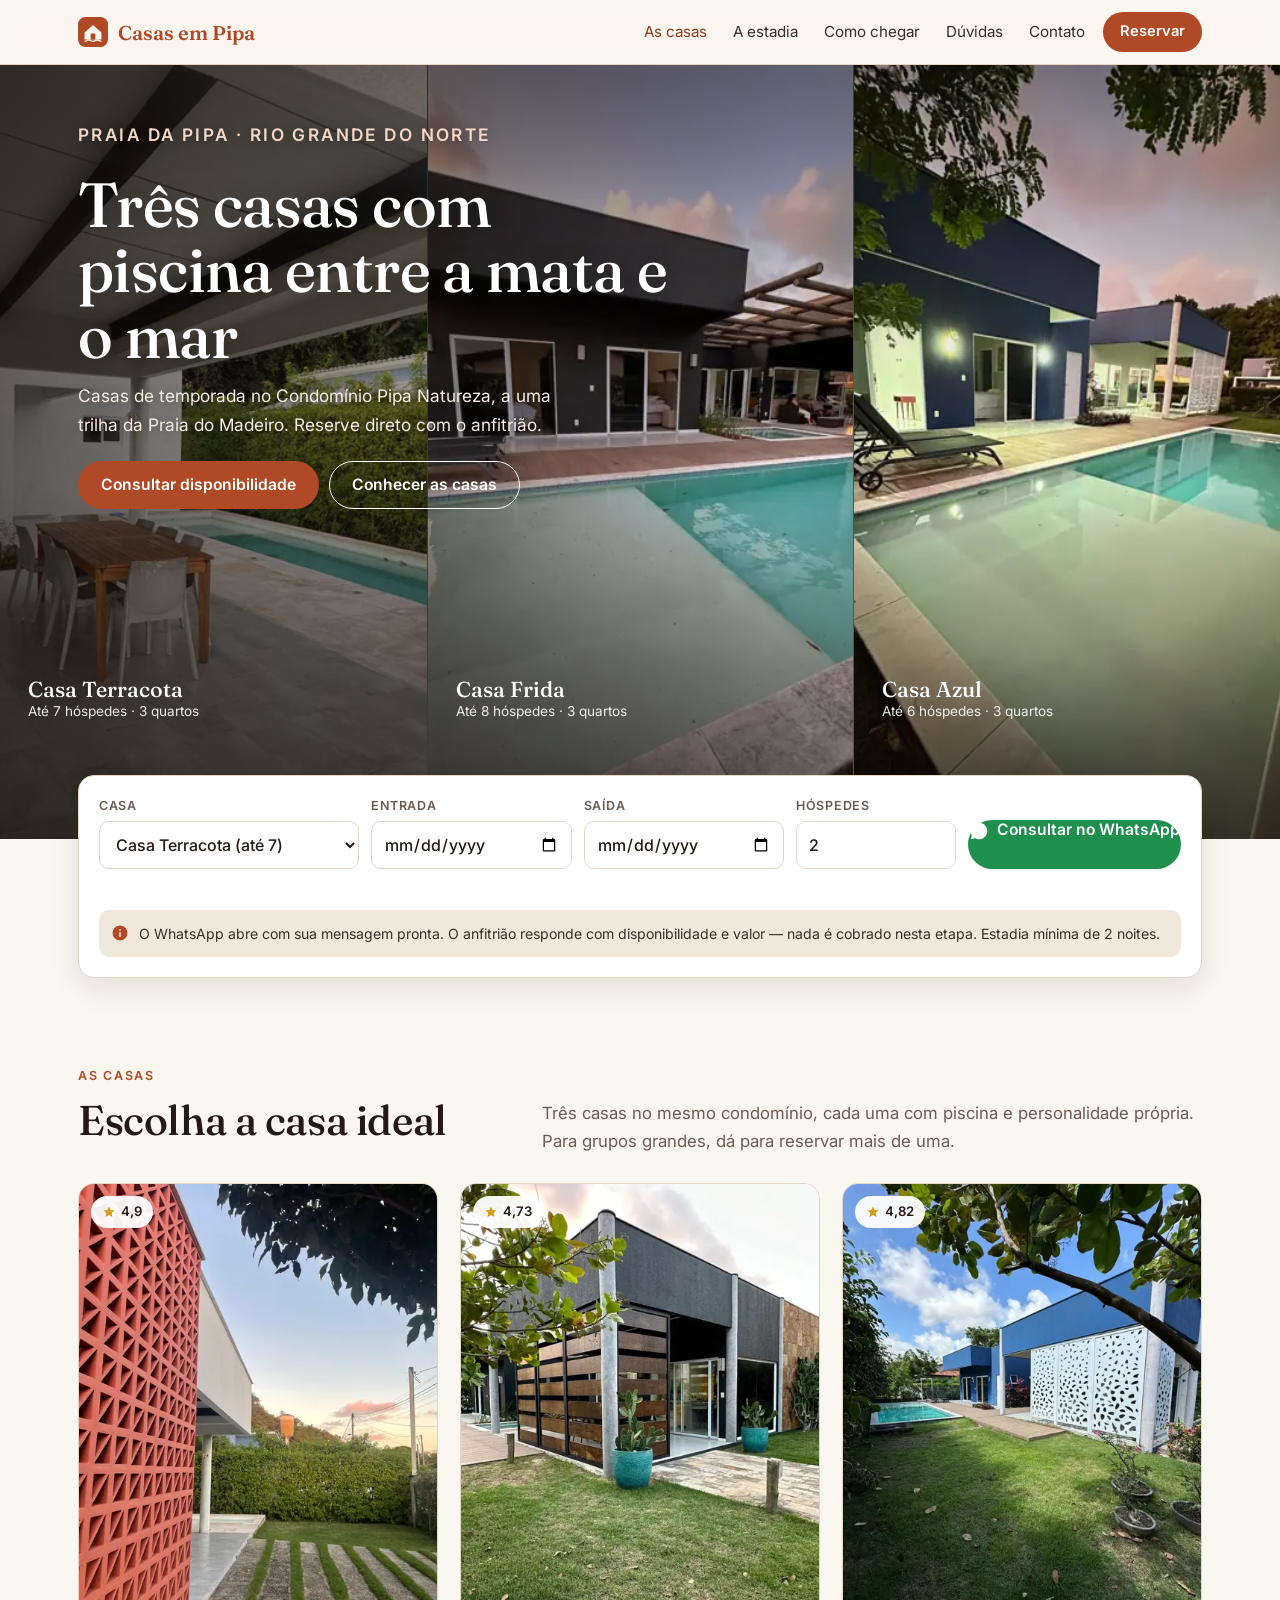
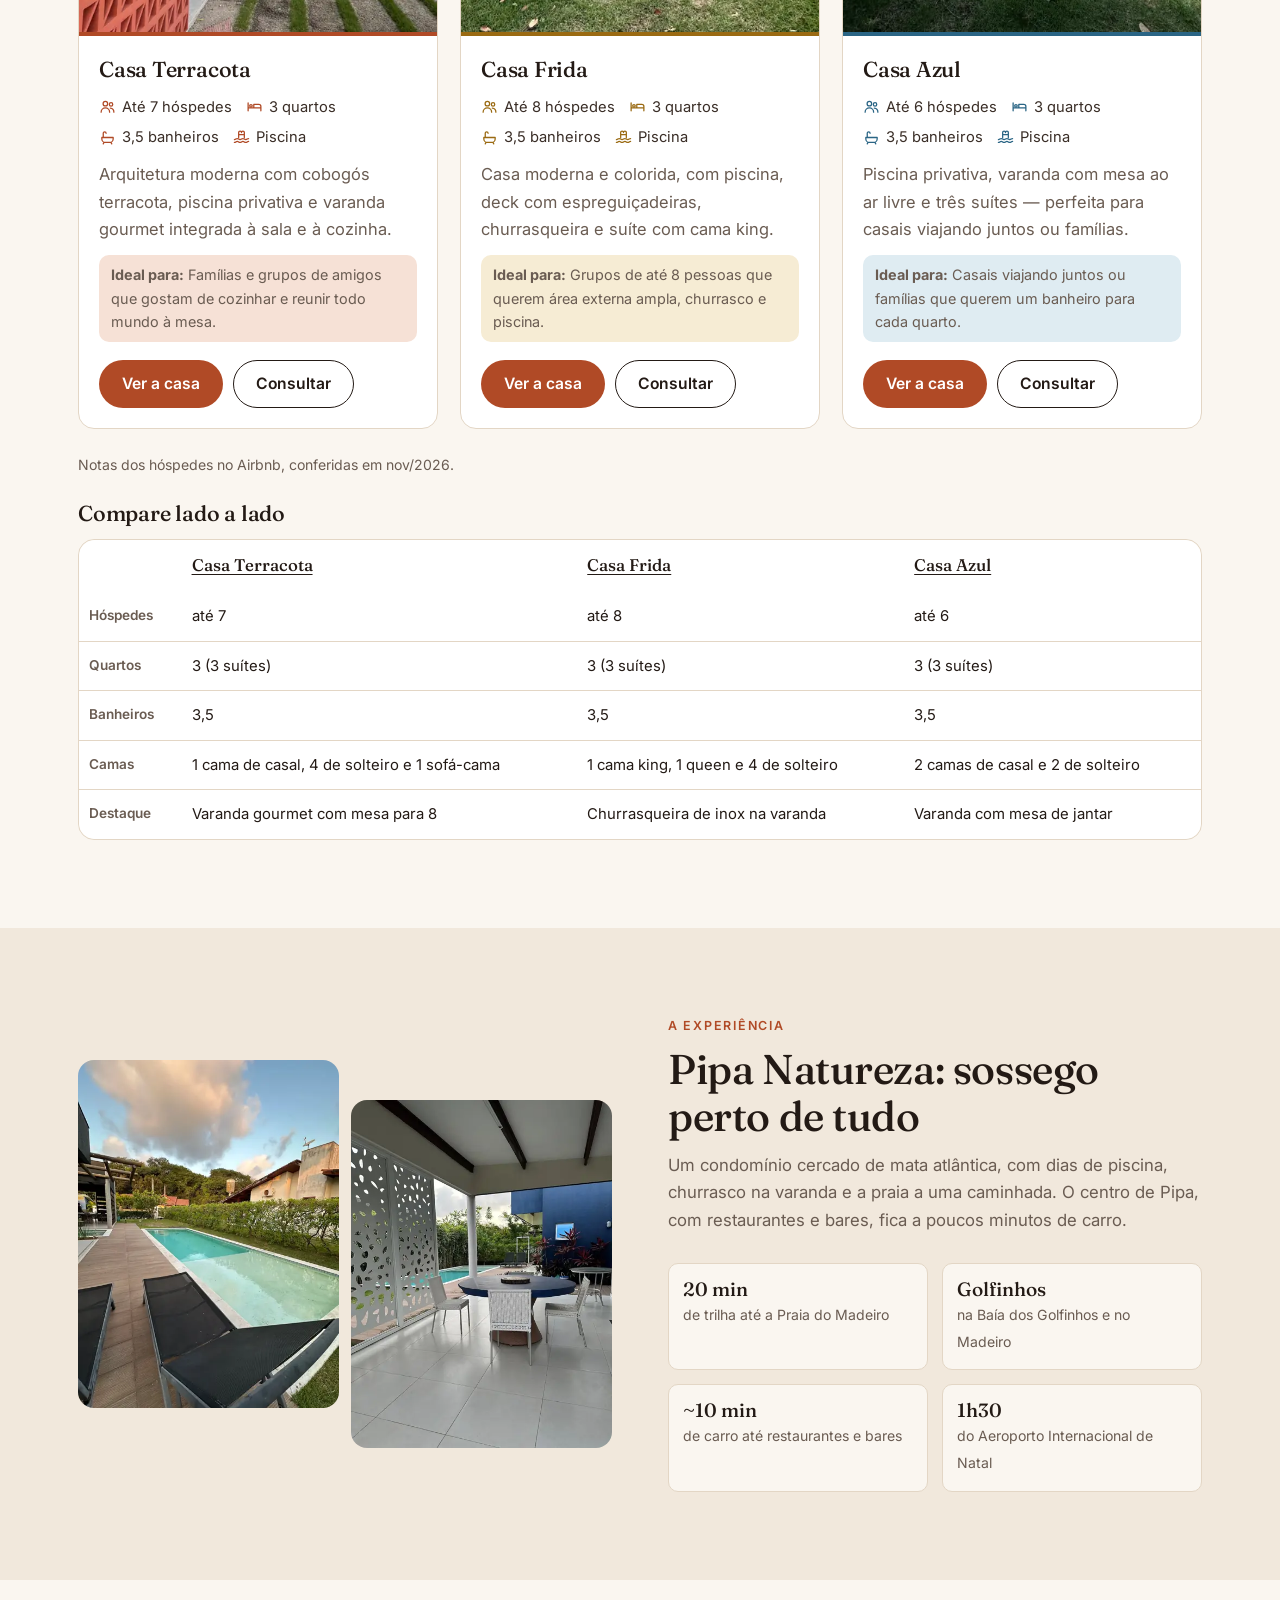
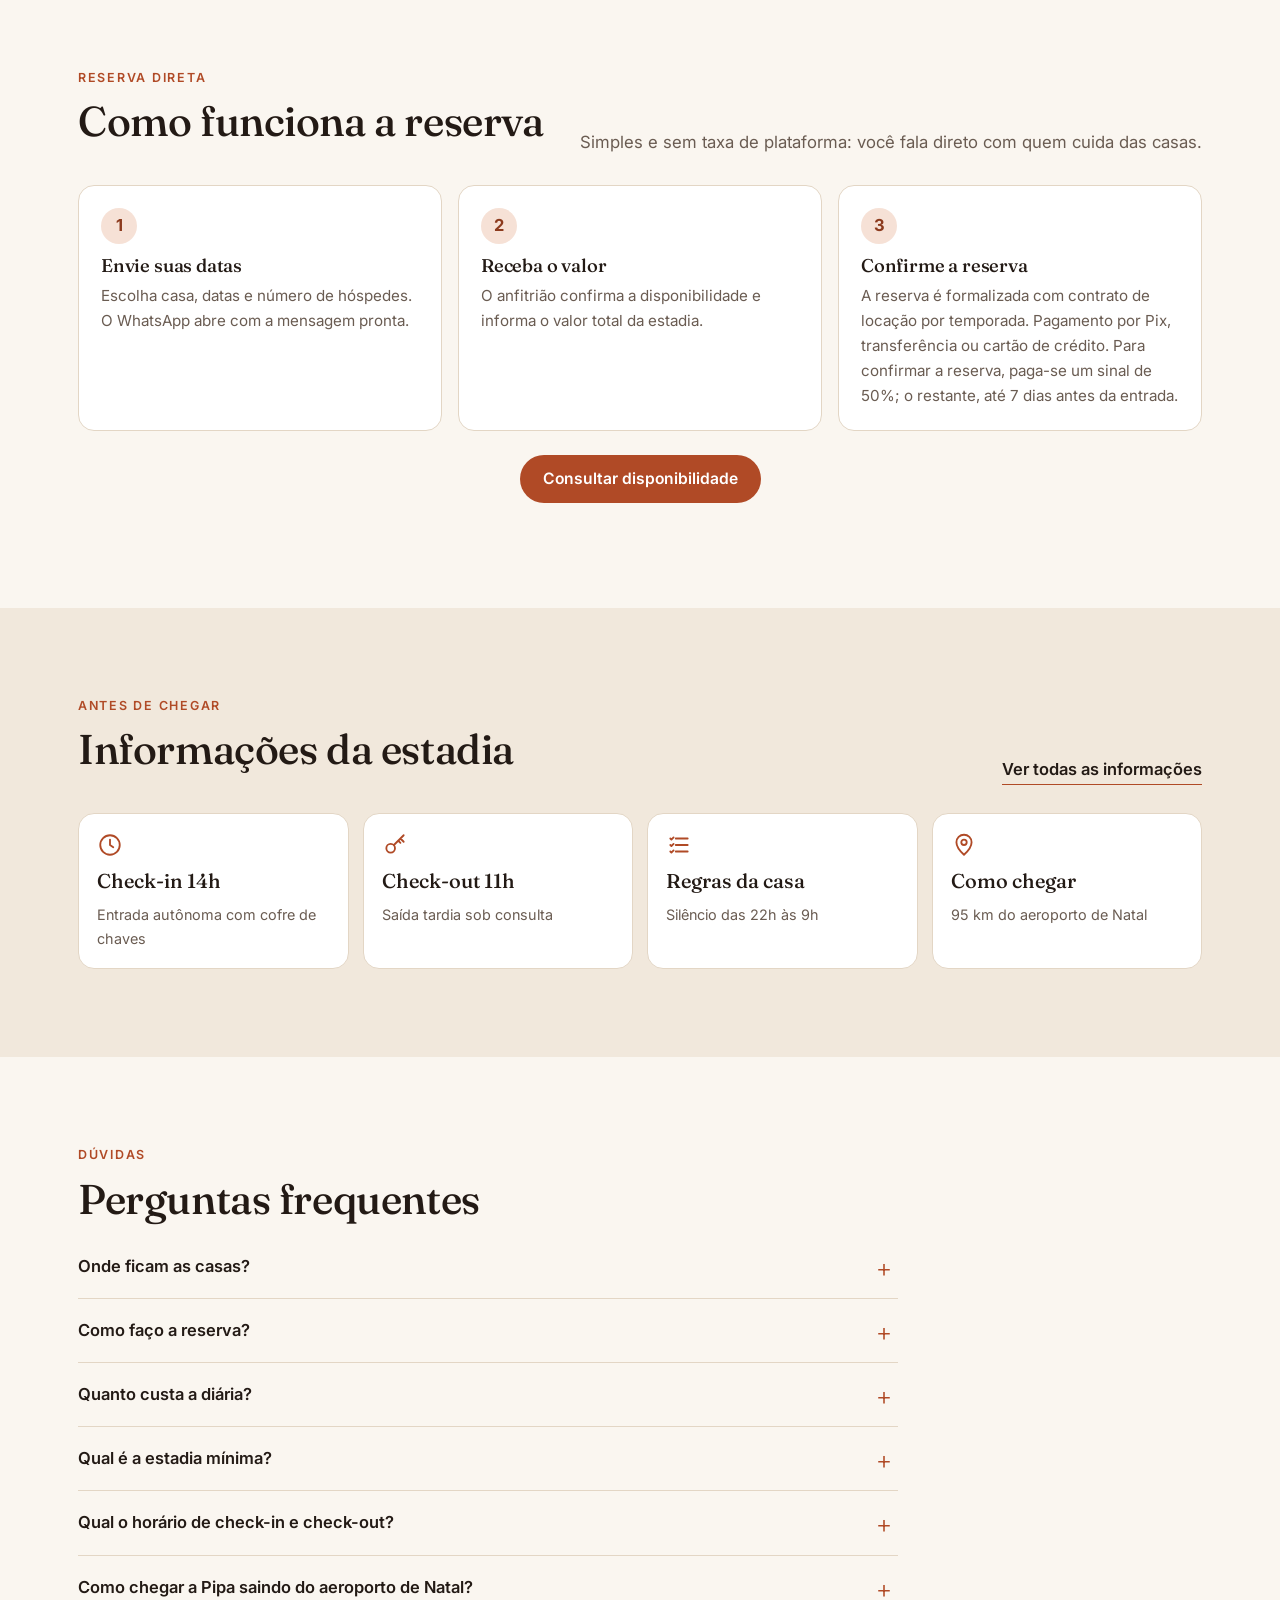
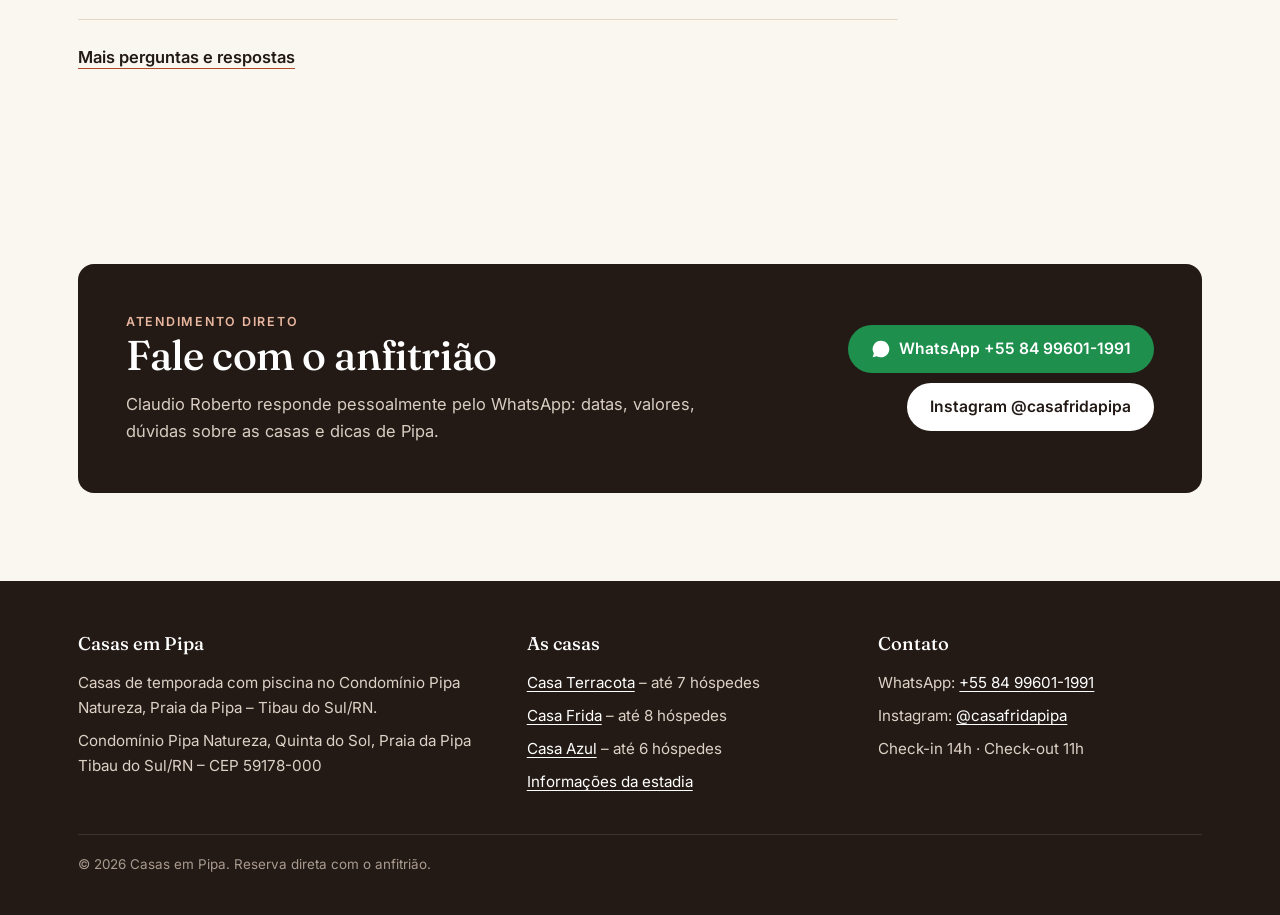
==== commit b02eb26a: "Terracota: camas de cada suíte Co-Authored-By: Claude Opus 5.5 <noreply@anthropic.com>" ====
--- a/index.html
+++ b/index.html
@@ -99,7 +99,7 @@
     </article></div>
   <p class="note mt">Notas dos hóspedes no Airbnb, conferidas em nov/2026.</p>
   <h3 class="mt" style="margin-bottom:12px">Compare lado a lado</h3>
-  <div class="table-scroll"><table class="compare"><thead><tr><td></td><th scope="col"><a href="casa-terracota.html" style="color:inherit">Casa Terracota</a></th><th scope="col"><a href="casa-frida.html" style="color:inherit">Casa Frida</a></th><th scope="col"><a href="casa-azul.html" style="color:inherit">Casa Azul</a></th></tr></thead><tbody><tr><th scope="row">Hóspedes</th><td>até 7</td><td>até 8</td><td>até 6</td></tr><tr><th scope="row">Quartos</th><td>3 (3 suítes)</td><td>3 (3 suítes)</td><td>3 (3 suítes)</td></tr><tr><th scope="row">Banheiros</th><td>3,5</td><td>3,5</td><td>3,5</td></tr><tr><th scope="row">Camas</th><td>1 cama de casal e 5 de solteiro</td><td>1 cama king, 1 queen e 4 de solteiro</td><td>2 camas de casal e 2 de solteiro</td></tr><tr><th scope="row">Destaque</th><td>Varanda gourmet com mesa para 8</td><td>Churrasqueira de inox na varanda</td><td>Varanda com mesa de jantar</td></tr></tbody></table></div>
+  <div class="table-scroll"><table class="compare"><thead><tr><td></td><th scope="col"><a href="casa-terracota.html" style="color:inherit">Casa Terracota</a></th><th scope="col"><a href="casa-frida.html" style="color:inherit">Casa Frida</a></th><th scope="col"><a href="casa-azul.html" style="color:inherit">Casa Azul</a></th></tr></thead><tbody><tr><th scope="row">Hóspedes</th><td>até 7</td><td>até 8</td><td>até 6</td></tr><tr><th scope="row">Quartos</th><td>3 (3 suítes)</td><td>3 (3 suítes)</td><td>3 (3 suítes)</td></tr><tr><th scope="row">Banheiros</th><td>3,5</td><td>3,5</td><td>3,5</td></tr><tr><th scope="row">Camas</th><td>1 cama de casal, 4 de solteiro e 1 sofá-cama</td><td>1 cama king, 1 queen e 4 de solteiro</td><td>2 camas de casal e 2 de solteiro</td></tr><tr><th scope="row">Destaque</th><td>Varanda gourmet com mesa para 8</td><td>Churrasqueira de inox na varanda</td><td>Varanda com mesa de jantar</td></tr></tbody></table></div>
 </div></section>
 
 <section class="alt" aria-labelledby="exp-t"><div class="wrap split">
